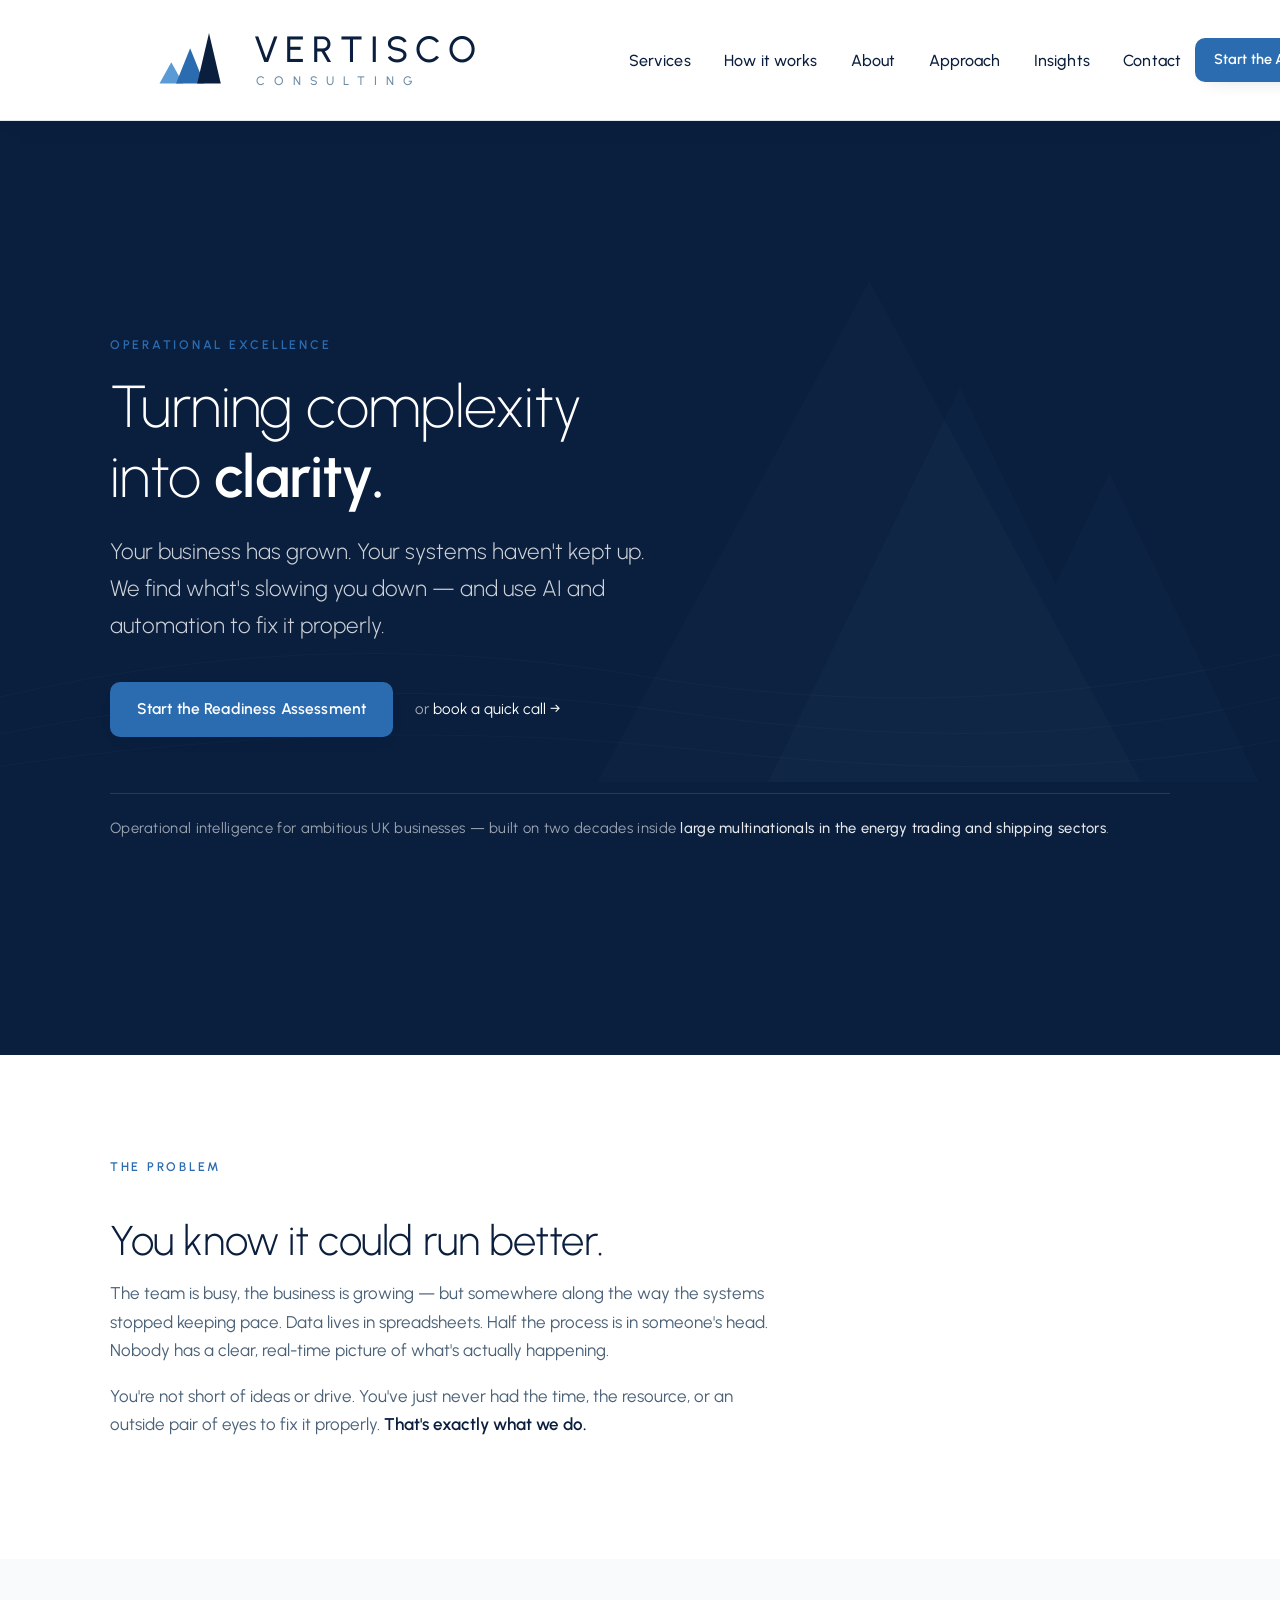
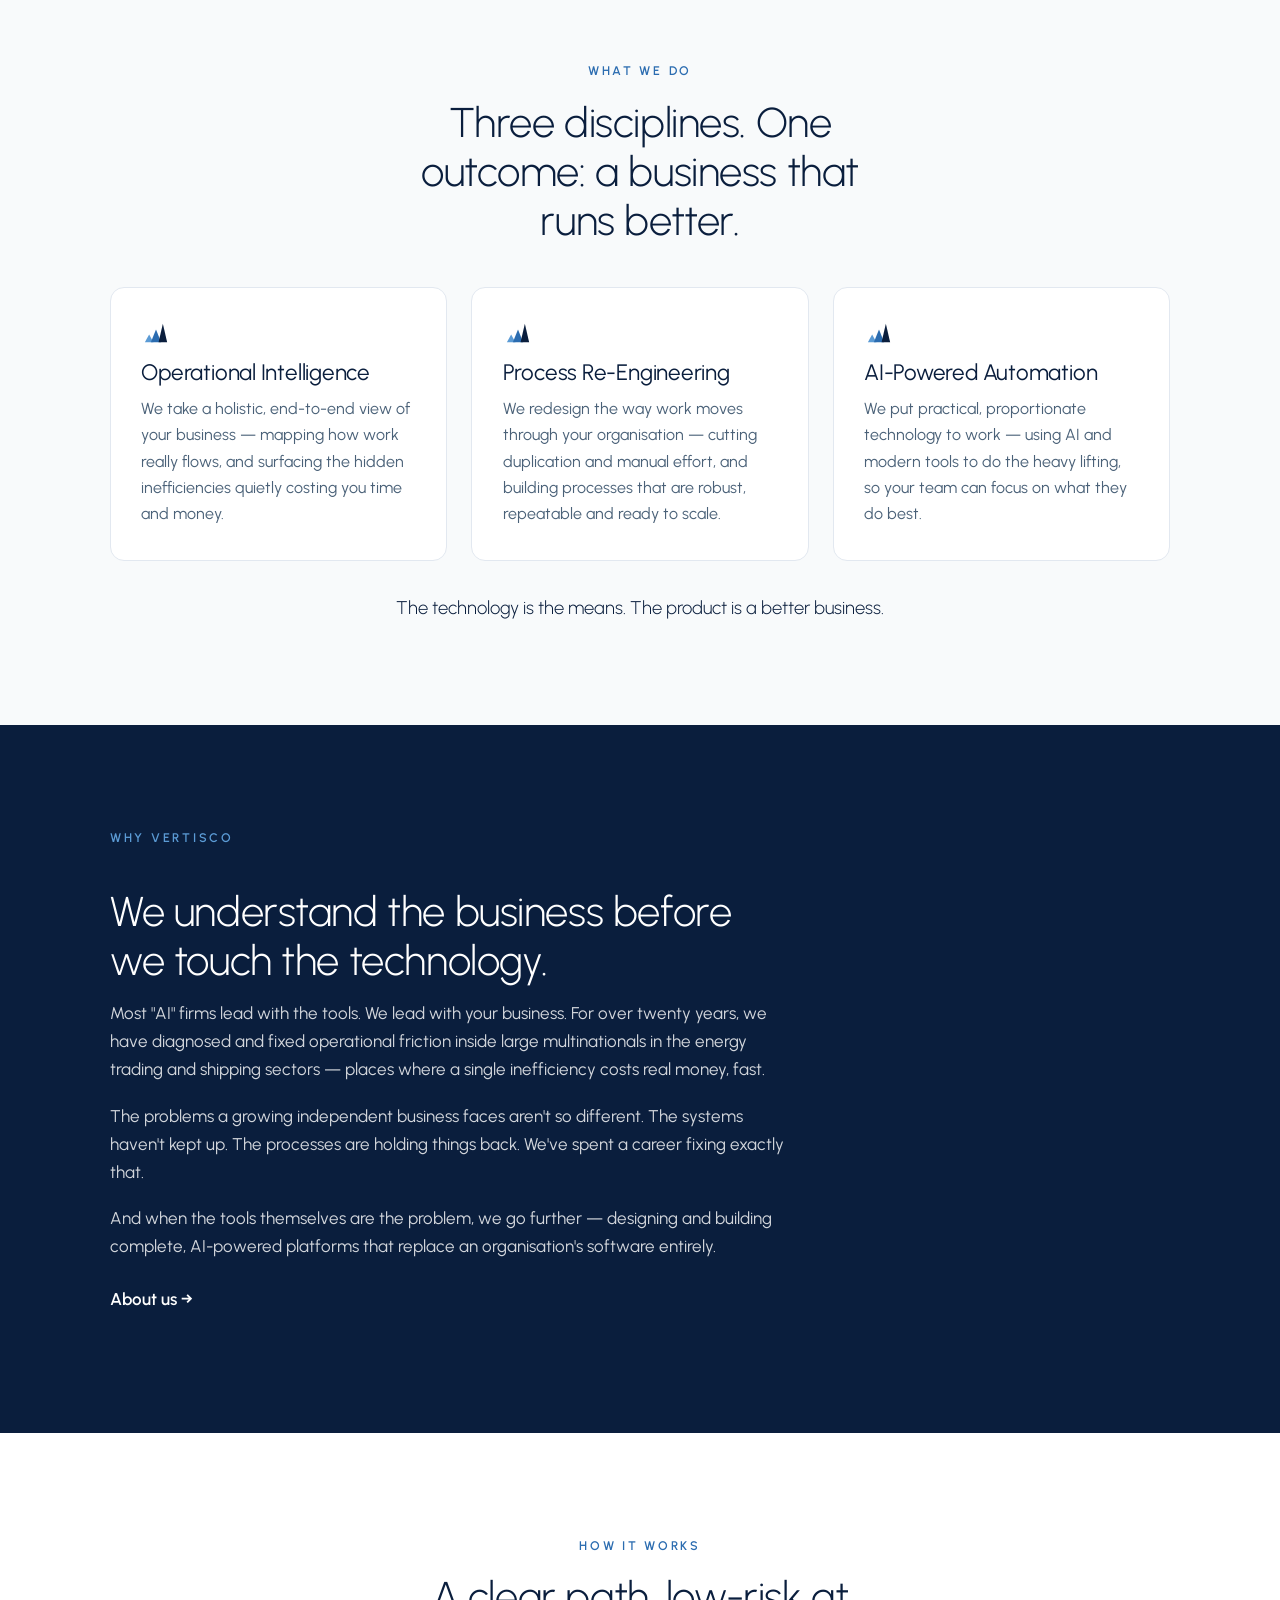
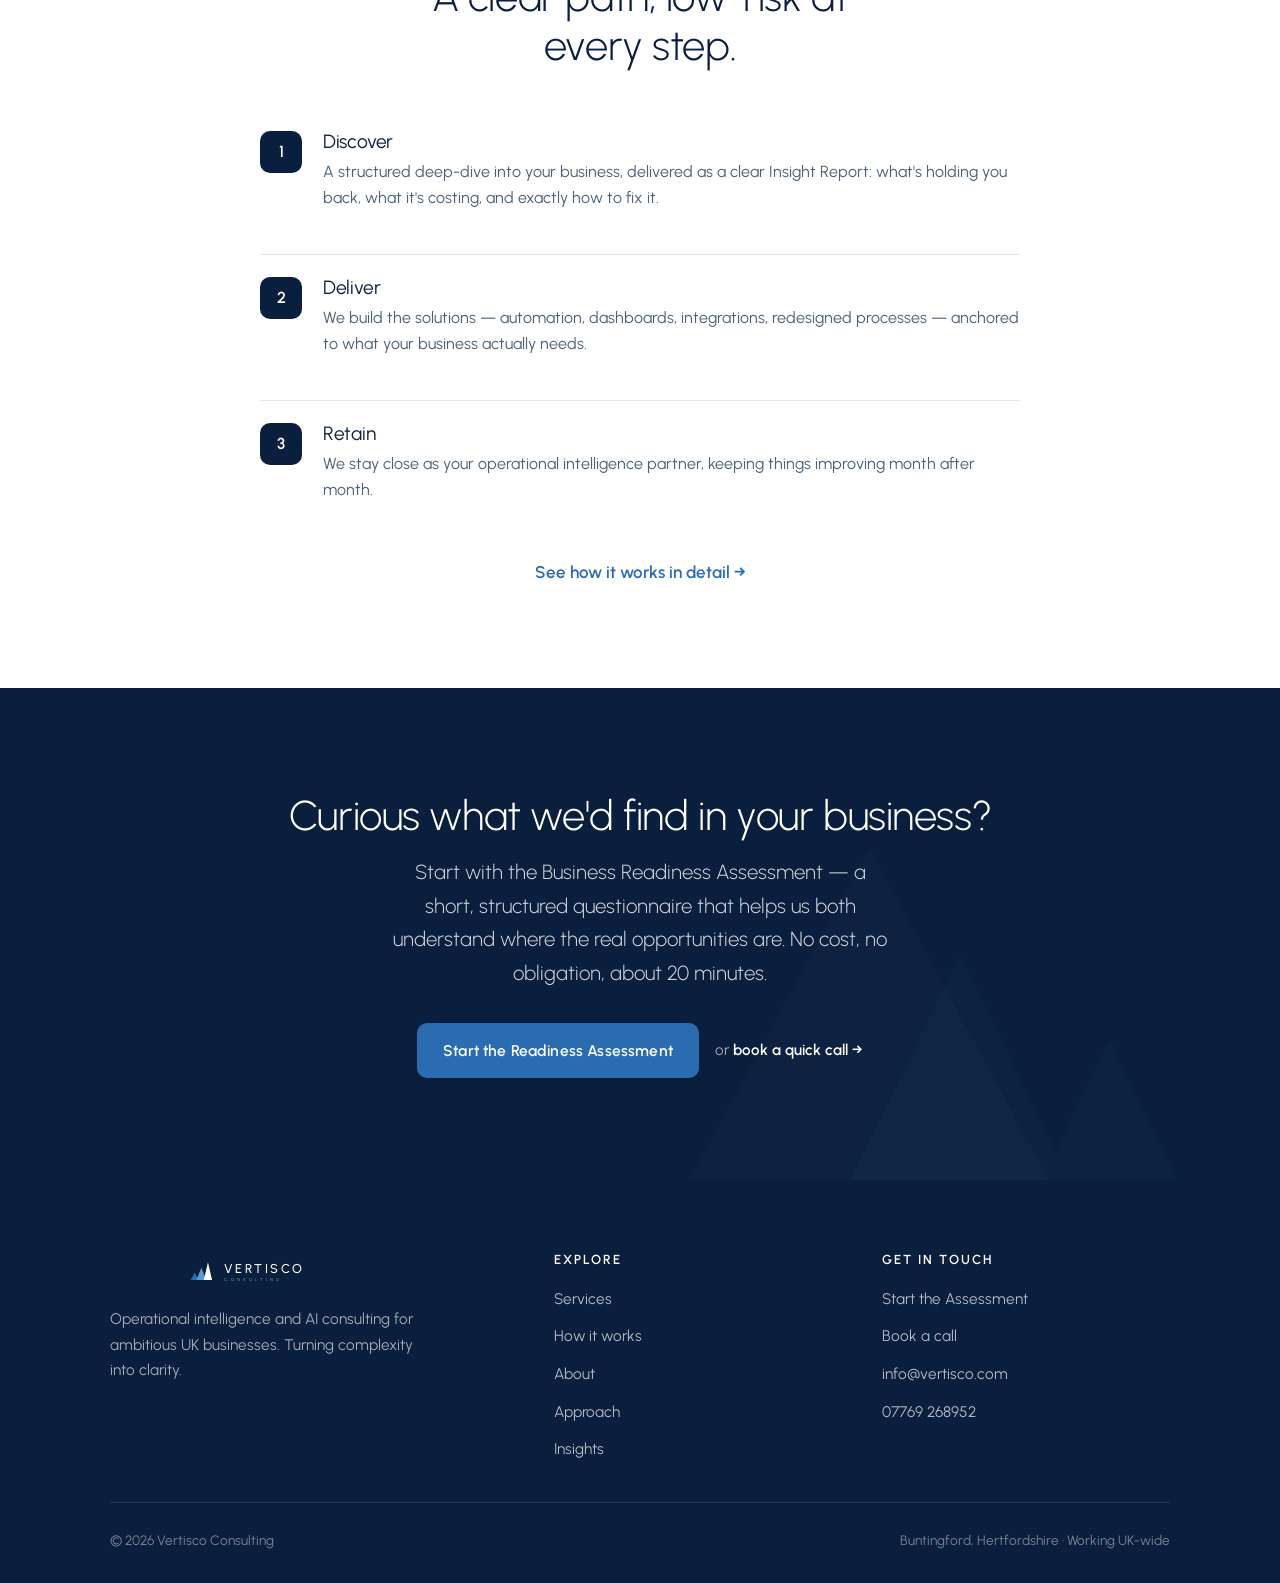
==== index.html @ ed6aa81a "Add files via upload" ====
<!DOCTYPE html>
<html lang="en-GB">
<head>
<meta charset="utf-8">
<meta name="viewport" content="width=device-width, initial-scale=1">
<title>Vertisco | Operational Intelligence &amp; AI Consulting for SMEs</title>
<meta name="description" content="We help ambitious UK businesses turn complexity into clarity — finding what's slowing you down and fixing it with AI and automation. Start with a free readiness assessment.">
<link rel="canonical" href="https://vertisco.com/">
<meta name="robots" content="index,follow">

<!-- Open Graph / social -->
<meta property="og:type" content="website">
<meta property="og:site_name" content="Vertisco Consulting">
<meta property="og:title" content="Vertisco | Operational Intelligence &amp; AI Consulting for SMEs">
<meta property="og:description" content="Turning complexity into clarity. Operational intelligence and practical AI for ambitious UK businesses.">
<meta property="og:url" content="https://vertisco.com/">
<meta property="og:image" content="https://vertisco.com/og-image.png">
<meta property="og:image:width" content="1200">
<meta property="og:image:height" content="630">
<meta property="og:image:alt" content="Vertisco Consulting — turning complexity into clarity">
<meta name="twitter:card" content="summary_large_image">
<meta name="twitter:image" content="https://vertisco.com/og-image.png">

<link rel="icon" type="image/svg+xml" href="Vertisco_Ascent_Icon_Dark.svg">
<link rel="preconnect" href="https://fonts.googleapis.com">
<link rel="preconnect" href="https://fonts.gstatic.com" crossorigin>
<link href="https://fonts.googleapis.com/css2?family=Urbanist:wght@200;300;400;500;600&display=swap" rel="stylesheet">
<link rel="stylesheet" href="style.css">

<!-- Structured data: the practice + the person -->
<script type="application/ld+json">
{
  "@context":"https://schema.org",
  "@type":"ProfessionalService",
  "name":"Vertisco Consulting",
  "description":"Operational intelligence and AI consulting for small and medium-sized UK businesses.",
  "url":"https://vertisco.com/",
  "email":"info@vertisco.com",
  "telephone":"+44-7769-268952",
  "areaServed":"GB",
  "address":{"@type":"PostalAddress","addressLocality":"Buntingford","addressRegion":"Hertfordshire","addressCountry":"GB"},
  "slogan":"Turning complexity into clarity"
}
</script>

<!-- Google tag (gtag.js) -->
<script async src="https://www.googletagmanager.com/gtag/js?id=G-7DYDHD1P7Y"></script>
<script>window.dataLayer=window.dataLayer||[];function gtag(){dataLayer.push(arguments);}gtag('js',new Date());gtag('config','G-7DYDHD1P7Y');</script>
</head>
<body>
<a class="skip" href="#main">Skip to content</a>

<header class="site-header">
  <div class="wrap nav">
    <a class="brand" href="index.html" aria-label="Vertisco Consulting — home">
      <svg viewBox="0 20 360 56" width="300" height="40" xmlns="http://www.w3.org/2000/svg" role="img" aria-label="Vertisco Consulting">
        <g transform="translate(6,16)">
          <polygon points="6,52 16,34 26,52" fill="#5B9BD5"/>
          <polygon points="20,52 32,22 44,52" fill="#2B6CB0"/>
          <polygon points="38,52 48,9 58,52" fill="#0A1E3D"/>
        </g>
        <text x="92" y="50" font-family="Urbanist,sans-serif" font-size="31" font-weight="500" letter-spacing="6" fill="#0A1E3D">VERTISCO</text>
        <text x="94" y="69" font-family="Urbanist,sans-serif" font-size="10.5" font-weight="500" letter-spacing="7.5" fill="#6B8BA4">CONSULTING</text>
      </svg>
    </a>
    <nav class="nav-cta" aria-label="Primary">
      <ul class="nav-links" id="navlinks">
        <li><a href="services.html">Services</a></li>
        <li><a href="how-it-works.html">How it works</a></li>
        <li><a href="about.html">About</a></li>
        <li><a href="approach.html">Approach</a></li><li><a href="insights.html">Insights</a></li>
        <li><a href="contact.html">Contact</a></li>
      </ul>
      <a class="btn btn-primary btn-sm" href="start-here.html">Start the Assessment</a>
      <button class="nav-toggle" id="navToggle" aria-label="Open menu" aria-expanded="false" aria-controls="navlinks"><span></span><span></span><span></span></button>
    </nav>
  </div>
</header>

<main id="main">

  <!-- HERO -->
  <section class="hero">
    <svg class="hero-motif" viewBox="0 0 1200 620" preserveAspectRatio="xMaxYMax slice" aria-hidden="true" focusable="false">
      <g fill="#5B9BD5" opacity="0.07"><polygon points="720,620 900,250 1080,620"/><polygon points="900,620 1040,330 1180,620"/></g>
      <polygon points="560,620 815,150 1070,620" fill="#ffffff" opacity="0.03"/>
      <g fill="none" stroke="#5B9BD5" stroke-opacity="0.10" stroke-width="1">
        <path d="M0 540 Q 300 470 600 520 T 1200 500"/>
        <path d="M0 575 Q 320 510 640 555 T 1200 540"/>
        <path d="M0 605 Q 340 555 660 590 T 1200 580"/>
      </g>
    </svg>
    <div class="wrap">
      <span class="eyebrow">Operational Excellence</span>
      <h1>Turning complexity into <strong>clarity.</strong></h1>
      <p class="lede">Your business has grown. Your systems haven't kept up. We find what's slowing you down — and use AI and automation to fix it properly.</p>
      <div class="hero-cta">
        <a class="btn btn-primary" href="start-here.html">Start the Readiness Assessment</a>
        <span class="small">or <a href="contact.html">book a quick call →</a></span>
      </div>
      <p class="cred-strip">Operational intelligence for ambitious UK businesses — built on two decades inside <strong>large multinationals in the energy trading and shipping sectors</strong>.</p>
    </div>
  </section>

  <!-- PROBLEM -->
  <section>
    <div class="wrap">
      <div class="prose">
        <span class="eyebrow">The problem</span>
        <h2>You know it could run better.</h2>
        <p>The team is busy, the business is growing — but somewhere along the way the systems stopped keeping pace. Data lives in spreadsheets. Half the process is in someone's head. Nobody has a clear, real-time picture of what's actually happening.</p>
        <p>You're not short of ideas or drive. You've just never had the time, the resource, or an outside pair of eyes to fix it properly. <strong>That's exactly what we do.</strong></p>
      </div>
    </div>
  </section>

  <!-- THREE DISCIPLINES -->
  <section class="bg-light">
    <div class="wrap">
      <div class="center" style="max-width:46ch;margin:0 auto 2.6rem">
        <span class="eyebrow">What we do</span>
        <h2>Three disciplines. One outcome: a business that runs better.</h2>
      </div>
      <div class="grid grid-3">
        <div class="card">
          <svg class="peak" viewBox="0 0 64 56" aria-hidden="true"><polygon points="6,52 16,34 26,52" fill="#5B9BD5"/><polygon points="20,52 32,22 44,52" fill="#2B6CB0"/><polygon points="38,52 48,9 58,52" fill="#0A1E3D"/></svg>
          <h3>Operational Intelligence</h3>
          <p>We take a holistic, end-to-end view of your business — mapping how work really flows, and surfacing the hidden inefficiencies quietly costing you time and money.</p>
        </div>
        <div class="card">
          <svg class="peak" viewBox="0 0 64 56" aria-hidden="true"><polygon points="6,52 16,34 26,52" fill="#5B9BD5"/><polygon points="20,52 32,22 44,52" fill="#2B6CB0"/><polygon points="38,52 48,9 58,52" fill="#0A1E3D"/></svg>
          <h3>Process Re-Engineering</h3>
          <p>We redesign the way work moves through your organisation — cutting duplication and manual effort, and building processes that are robust, repeatable and ready to scale.</p>
        </div>
        <div class="card">
          <svg class="peak" viewBox="0 0 64 56" aria-hidden="true"><polygon points="6,52 16,34 26,52" fill="#5B9BD5"/><polygon points="20,52 32,22 44,52" fill="#2B6CB0"/><polygon points="38,52 48,9 58,52" fill="#0A1E3D"/></svg>
          <h3>AI-Powered Automation</h3>
          <p>We put practical, proportionate technology to work — using AI and modern tools to do the heavy lifting, so your team can focus on what they do best.</p>
        </div>
      </div>
      <p class="center" style="margin-top:2rem;font-size:1.15rem;color:var(--midnight);font-weight:300">The technology is the means. The product is a better business.</p>
    </div>
  </section>

  <!-- THE WEDGE -->
  <section class="bg-navy">
    <div class="wrap">
      <div class="prose">
        <span class="eyebrow">Why Vertisco</span>
        <h2>We understand the business before we touch the technology.</h2>
        <p>Most "AI" firms lead with the tools. We lead with your business. For over twenty years, we have diagnosed and fixed operational friction inside large multinationals in the energy trading and shipping sectors — places where a single inefficiency costs real money, fast.</p>
        <p>The problems a growing independent business faces aren't so different. The systems haven't kept up. The processes are holding things back. We've spent a career fixing exactly that.</p>
        <p>And when the tools themselves are the problem, we go further — designing and building complete, AI-powered platforms that replace an organisation's software entirely.</p>
        <p style="margin-top:1.5rem"><a class="text-link" href="about.html" style="color:#fff">About us</a></p>
      </div>
    </div>
  </section>

  <!-- HOW IT WORKS -->
  <section>
    <div class="wrap">
      <div class="center" style="max-width:42ch;margin:0 auto 2.4rem">
        <span class="eyebrow">How it works</span>
        <h2>A clear path, low-risk at every step.</h2>
      </div>
      <div class="steps" style="max-width:760px;margin:0 auto">
        <div class="step"><div class="badge">1</div><div><h3>Discover</h3><p>A structured deep-dive into your business, delivered as a clear Insight Report: what's holding you back, what it's costing, and exactly how to fix it.</p></div></div>
        <div class="step"><div class="badge">2</div><div><h3>Deliver</h3><p>We build the solutions — automation, dashboards, integrations, redesigned processes — anchored to what your business actually needs.</p></div></div>
        <div class="step"><div class="badge">3</div><div><h3>Retain</h3><p>We stay close as your operational intelligence partner, keeping things improving month after month.</p></div></div>
      </div>
      <p class="center" style="margin-top:2rem"><a class="text-link" href="how-it-works.html">See how it works in detail</a></p>
    </div>
  </section>

  <!-- CTA -->
  <section class="cta-band">
    <svg class="hero-motif" viewBox="0 0 1200 620" preserveAspectRatio="xMaxYMax slice" aria-hidden="true" focusable="false">
      <g fill="#5B9BD5" opacity="0.07"><polygon points="720,620 900,250 1080,620"/><polygon points="900,620 1040,330 1180,620"/></g>
      <polygon points="560,620 815,150 1070,620" fill="#ffffff" opacity="0.03"/>
    </svg>
    <div class="wrap">
      <h2>Curious what we'd find in your business?</h2>
      <p class="lede">Start with the Business Readiness Assessment — a short, structured questionnaire that helps us both understand where the real opportunities are. No cost, no obligation, about 20 minutes.</p>
      <div class="cta-actions">
        <a class="btn btn-primary" href="start-here.html">Start the Readiness Assessment</a>
        <span class="small">or <a href="contact.html">book a quick call →</a></span>
      </div>
    </div>
  </section>

</main>

<footer class="site-footer">
  <div class="wrap">
    <div class="footer-top">
      <div class="footer-brand">
        <svg viewBox="0 0 360 92" width="300" height="38" xmlns="http://www.w3.org/2000/svg" role="img" aria-label="Vertisco Consulting">
          <g transform="translate(6,16)">
            <polygon points="6,52 16,34 26,52" fill="#2B6CB0"/>
            <polygon points="20,52 32,22 44,52" fill="#5B9BD5"/>
            <polygon points="38,52 48,9 58,52" fill="#FFFFFF"/>
          </g>
          <text x="92" y="50" font-family="Urbanist,sans-serif" font-size="31" font-weight="500" letter-spacing="6" fill="#FFFFFF">VERTISCO</text>
          <text x="94" y="69" font-family="Urbanist,sans-serif" font-size="10.5" font-weight="500" letter-spacing="7.5" fill="#5B9BD5">CONSULTING</text>
        </svg>
        <p>Operational intelligence and AI consulting for ambitious UK businesses. Turning complexity into clarity.</p>
      </div>
      <div class="footer-col">
        <h4>Explore</h4>
        <ul>
          <li><a href="services.html">Services</a></li>
          <li><a href="how-it-works.html">How it works</a></li>
          <li><a href="about.html">About</a></li>
          <li><a href="approach.html">Approach</a></li><li><a href="insights.html">Insights</a></li>
        </ul>
      </div>
      <div class="footer-col">
        <h4>Get in touch</h4>
        <ul>
          <li><a href="start-here.html">Start the Assessment</a></li>
          <li><a href="contact.html">Book a call</a></li>
          <li><a href="mailto:info@vertisco.com">info@vertisco.com</a></li>
          <li><a href="tel:+447769268952">07769 268952</a></li>
        </ul>
      </div>
    </div>
    <div class="footer-bottom">
      <span>© 2026 Vertisco Consulting</span>
      <span>Buntingford, Hertfordshire · Working UK-wide</span>
    </div>
  </div>
</footer>

<script>
  (function(){
    var t=document.getElementById('navToggle'),n=document.getElementById('navlinks');
    if(t&&n){t.addEventListener('click',function(){var o=n.classList.toggle('open');t.setAttribute('aria-expanded',o);t.setAttribute('aria-label',o?'Close menu':'Open menu');});}
  })();
</script>
</body>
</html>
---- style.css ----
/* ============================================================
   VERTISCO CONSULTING — Website stylesheet
   Brand: Urbanist · Midnight #0A1E3D · Vertisco Blue #2B6CB0
   ============================================================ */

:root{
  --midnight:#0A1E3D;
  --vertisco:#2B6CB0;
  --signal:#5B9BD5;
  --slate:#6B8BA4;
  --divider:#E2E8F0;
  --bg:#F8FAFB;
  --body:#4A6178;
  --white:#FFFFFF;
  --ink:#0A1E3D;
  --maxw:1140px;
  --radius:14px;
  --shadow:0 18px 50px -24px rgba(10,30,61,.28);
  --shadow-sm:0 6px 22px -14px rgba(10,30,61,.30);
  --ease:cubic-bezier(.16,.84,.44,1);
}

/* ---------- Reset ---------- */
*,*::before,*::after{box-sizing:border-box;margin:0;padding:0}
html{scroll-behavior:smooth;-webkit-text-size-adjust:100%}
body{
  font-family:'Urbanist',-apple-system,BlinkMacSystemFont,'Segoe UI',sans-serif;
  font-weight:400;color:var(--body);background:var(--white);
  line-height:1.65;font-size:1.0625rem;-webkit-font-smoothing:antialiased;
  text-rendering:optimizeLegibility;
}
img,svg{max-width:100%;display:block}
a{color:var(--vertisco);text-decoration:none;transition:color .2s var(--ease)}
a:hover{color:var(--midnight)}
strong{font-weight:600;color:var(--midnight)}

/* ---------- Typography ---------- */
h1,h2,h3,h4{color:var(--midnight);font-weight:300;line-height:1.18;letter-spacing:-.01em}
h1{font-size:clamp(2.3rem,5.2vw,3.7rem);font-weight:200}
h2{font-size:clamp(1.8rem,3.6vw,2.6rem)}
h3{font-size:1.4rem;font-weight:400}
h1 strong,h2 strong,h3 strong{font-weight:600;color:inherit}
.eyebrow{
  font-size:.78rem;font-weight:600;letter-spacing:.22em;text-transform:uppercase;
  color:var(--vertisco);margin-bottom:1rem;display:block;
}
.lede{font-size:clamp(1.12rem,1.6vw,1.35rem);color:var(--body);font-weight:300;max-width:42ch}
.center{text-align:center}
.center .lede{margin-left:auto;margin-right:auto}

/* ---------- Layout ---------- */
.wrap{max-width:var(--maxw);margin:0 auto;padding:0 clamp(1.25rem,4vw,2.5rem)}
section{padding:clamp(3.5rem,8vw,6.5rem) 0}
.section-tight{padding:clamp(2.5rem,5vw,4rem) 0}
.bg-light{background:var(--bg)}
.bg-navy{background:var(--midnight);color:rgba(255,255,255,.82)}
.bg-navy h1,.bg-navy h2,.bg-navy h3{color:#fff}
.bg-navy .eyebrow{color:var(--signal)}
.bg-navy .lede{color:rgba(255,255,255,.78)}
.accent-rule{width:64px;height:3px;background:var(--vertisco);border:0;margin:1.5rem 0 0}
.center .accent-rule{margin-left:auto;margin-right:auto}

/* ---------- Header / Nav ---------- */
.site-header{
  position:sticky;top:0;z-index:50;background:rgba(255,255,255,.96);
  backdrop-filter:saturate(180%) blur(14px);border-bottom:1px solid var(--divider);
  box-shadow:0 6px 24px -20px rgba(10,30,61,.55);
}
.nav{display:flex;align-items:center;justify-content:space-between;height:120px;gap:1.5rem}
.brand{display:flex;align-items:center;gap:.7rem;flex-shrink:0}
.brand svg{height:66px;width:auto}
.nav-links{display:flex;align-items:center;gap:2.1rem;list-style:none}
.nav-links a{
  color:var(--midnight);font-weight:500;font-size:1rem;letter-spacing:.005em;
  position:relative;padding:.25rem 0;
}
.nav-links a::after{
  content:"";position:absolute;left:0;bottom:-2px;width:0;height:2px;
  background:var(--vertisco);transition:width .25s var(--ease);
}
.nav-links a:hover::after,.nav-links a[aria-current="page"]::after{width:100%}
.nav-links a[aria-current="page"]{color:var(--vertisco)}
.nav-cta{display:flex;align-items:center;gap:.9rem;flex-shrink:0}
.nav-toggle{display:none;background:none;border:0;cursor:pointer;padding:.4rem}
.nav-toggle span{display:block;width:24px;height:2px;background:var(--midnight);margin:5px 0;transition:.25s var(--ease)}

/* ---------- Buttons ---------- */
.btn{
  display:inline-flex;align-items:center;gap:.5rem;cursor:pointer;
  font-family:inherit;font-weight:600;font-size:.97rem;letter-spacing:.01em;
  padding:.85rem 1.6rem;border-radius:10px;border:1.5px solid transparent;
  transition:transform .2s var(--ease),background .2s var(--ease),box-shadow .2s var(--ease),color .2s var(--ease);
}
.btn-primary{background:var(--vertisco);color:#fff;box-shadow:var(--shadow-sm)}
.btn-primary:hover{background:#255e9b;color:#fff;transform:translateY(-2px)}
.btn-ghost{background:transparent;color:var(--midnight);border-color:var(--divider)}
.btn-ghost:hover{border-color:var(--vertisco);color:var(--vertisco)}
.bg-navy .btn-ghost{color:#fff;border-color:rgba(255,255,255,.32)}
.bg-navy .btn-ghost:hover{border-color:#fff;color:#fff;background:rgba(255,255,255,.06)}
.btn-sm{padding:.6rem 1.1rem;font-size:.9rem}
.text-link{font-weight:600}
.text-link::after{content:" \2192";transition:margin .2s var(--ease)}
.text-link:hover::after{margin-left:.2rem}

/* ---------- Hero ---------- */
.hero{position:relative;overflow:hidden;background:var(--midnight);color:#fff}
.hero .wrap{position:relative;z-index:2;padding-top:clamp(4rem,9vw,7rem);padding-bottom:clamp(4rem,9vw,7rem)}
.hero h1{color:#fff;max-width:16ch}
.hero .lede{color:rgba(255,255,255,.8);margin-top:1.4rem;font-size:clamp(1.15rem,1.8vw,1.4rem)}
.hero-cta{display:flex;flex-wrap:wrap;align-items:center;gap:1rem 1.4rem;margin-top:2.3rem}
.hero-cta .small{color:rgba(255,255,255,.62);font-size:.95rem}
.hero-cta .small a{color:#fff}
.hero-motif{
  position:absolute;inset:0;z-index:1;opacity:.5;pointer-events:none;
}
.cred-strip{
  border-top:1px solid rgba(255,255,255,.12);margin-top:clamp(2.5rem,5vw,3.5rem);
  padding-top:1.4rem;color:rgba(255,255,255,.6);font-size:.92rem;letter-spacing:.02em;
}
.cred-strip strong{color:rgba(255,255,255,.9);font-weight:500}

/* ---------- Page header (interior) ---------- */
.page-head{background:var(--midnight);color:#fff;position:relative;overflow:hidden}
.page-head .wrap{position:relative;z-index:2;padding-top:clamp(3rem,6vw,4.5rem);padding-bottom:clamp(3rem,6vw,4.5rem)}
.page-head h1{color:#fff;max-width:18ch}
.page-head .lede{color:rgba(255,255,255,.8);margin-top:1.1rem}

/* ---------- Cards / grids ---------- */
.grid{display:grid;gap:1.5rem}
.grid-2{grid-template-columns:repeat(2,1fr)}
.grid-3{grid-template-columns:repeat(3,1fr)}
.card{
  background:#fff;border:1px solid var(--divider);border-radius:var(--radius);
  padding:2rem 1.9rem;transition:transform .25s var(--ease),box-shadow .25s var(--ease),border-color .25s var(--ease);
}
.card:hover{transform:translateY(-4px);box-shadow:var(--shadow);border-color:#cfe0f1}
.card .num{font-size:.8rem;font-weight:700;letter-spacing:.18em;color:var(--signal)}
.card h3{margin:.35rem 0 .6rem}
.card p{font-size:1rem}
.card .peak{width:30px;height:24px;margin-bottom:1rem}
.bg-light .card{background:#fff}

/* value grid */
.values{display:grid;grid-template-columns:repeat(3,1fr);gap:1.4rem 2.2rem}
.value h4{color:var(--vertisco);font-weight:600;font-size:1.05rem;letter-spacing:.02em;margin-bottom:.35rem}
.value p{font-size:.98rem}

/* steps */
.steps{display:grid;gap:1.25rem;counter-reset:step}
.step{display:flex;gap:1.3rem;align-items:flex-start;padding:1.4rem 0;border-top:1px solid var(--divider)}
.step:first-child{border-top:0}
.step .badge{
  flex-shrink:0;width:42px;height:42px;border-radius:10px;background:var(--midnight);color:#fff;
  display:flex;align-items:center;justify-content:center;font-weight:600;font-size:1rem;
}
.step h3{font-size:1.2rem;margin-bottom:.3rem}
.step p{font-size:1rem}

/* feature row */
.feature{display:grid;grid-template-columns:1fr 1fr;gap:clamp(2rem,5vw,4rem);align-items:center}
.feature.reverse .feature-media{order:2}
.feature-media{
  background:var(--midnight);border-radius:var(--radius);min-height:300px;position:relative;overflow:hidden;
  display:flex;align-items:center;justify-content:center;box-shadow:var(--shadow);
}
.tags{display:flex;flex-wrap:wrap;gap:.5rem;margin-top:1.1rem}
.tag{
  font-size:.82rem;font-weight:500;color:var(--vertisco);background:#eaf2fb;
  padding:.32rem .8rem;border-radius:50px;
}

/* quote */
.quote{max-width:46ch;margin:0 auto;text-align:center}
.quote blockquote{font-size:clamp(1.3rem,2.5vw,1.7rem);font-weight:200;color:var(--midnight);line-height:1.4}
.quote .who{margin-top:1rem;color:var(--slate);font-size:.95rem;font-weight:500}

/* CTA band */
.cta-band{background:var(--midnight);position:relative;overflow:hidden}
.cta-band .wrap{position:relative;z-index:2;text-align:center}
.cta-band h2{color:#fff}
.cta-band .lede{margin:1rem auto 2rem;color:rgba(255,255,255,.8)}
.cta-actions{display:flex;flex-wrap:wrap;gap:1rem;justify-content:center;align-items:center}
.cta-actions .small{color:rgba(255,255,255,.62);font-size:.95rem}
.cta-actions .small a{color:#fff;font-weight:600}

/* contact */
.contact-grid{display:grid;grid-template-columns:1.3fr 1fr;gap:clamp(2rem,5vw,3.5rem)}
.contact-list{list-style:none;display:grid;gap:1rem;margin-top:1.5rem}
.contact-list li{display:flex;gap:.8rem;align-items:baseline}
.contact-list .label{font-weight:600;color:var(--midnight);min-width:74px}

/* note box */
.note{
  background:var(--bg);border-left:3px solid var(--signal);border-radius:0 10px 10px 0;
  padding:1.3rem 1.5rem;font-size:.98rem;margin-top:1.5rem;
}

/* prose */
.prose{max-width:68ch}
.prose p{margin-bottom:1.15rem}
.prose h2{margin:2.4rem 0 .9rem}
.prose h3{margin:1.8rem 0 .5rem}

/* ---------- Footer ---------- */
.site-footer{background:var(--midnight);color:rgba(255,255,255,.62);padding:clamp(3rem,6vw,4.5rem) 0 2rem}
.footer-top{display:grid;grid-template-columns:1.4fr 1fr 1fr;gap:2.5rem;padding-bottom:2.5rem;border-bottom:1px solid rgba(255,255,255,.12)}
.footer-brand svg{height:38px;margin-bottom:1rem}
.footer-brand p{max-width:34ch;font-size:.96rem}
.footer-col h4{color:#fff;font-weight:600;font-size:.82rem;letter-spacing:.16em;text-transform:uppercase;margin-bottom:1rem}
.footer-col ul{list-style:none;display:grid;gap:.6rem}
.footer-col a{color:rgba(255,255,255,.68);font-size:.96rem}
.footer-col a:hover{color:#fff}
.footer-bottom{display:flex;flex-wrap:wrap;justify-content:space-between;gap:1rem;padding-top:1.6rem;font-size:.85rem;color:rgba(255,255,255,.45)}

/* skip link */
.skip{position:absolute;left:-9999px;top:0;background:#fff;color:var(--midnight);padding:.7rem 1rem;z-index:100;border-radius:0 0 8px 0}
.skip:focus{left:0}

/* ---------- Responsive ---------- */
@media (max-width:900px){
  .grid-3{grid-template-columns:1fr 1fr}
  .values{grid-template-columns:1fr 1fr}
  .footer-top{grid-template-columns:1fr 1fr}
}
@media (max-width:760px){
  .nav-links{
    position:fixed;inset:120px 0 auto 0;background:#fff;flex-direction:column;align-items:flex-start;
    gap:0;padding:1rem 1.5rem 1.5rem;border-bottom:1px solid var(--divider);
    transform:translateY(-120%);transition:transform .3s var(--ease);box-shadow:var(--shadow-sm);
  }
  .nav-links.open{transform:translateY(0)}
  .nav-links li{width:100%}
  .nav-links a{display:block;padding:.85rem 0;width:100%;border-bottom:1px solid var(--bg)}
  .nav-toggle{display:block}
  .nav-cta .btn:not(.nav-toggle){display:none}
  .grid-2,.grid-3,.feature,.values,.contact-grid,.footer-top{grid-template-columns:1fr}
  .feature.reverse .feature-media{order:0}
}
@media (max-width:420px){
  .values{grid-template-columns:1fr}
}

/* ============================================================
   READINESS ASSESSMENT — native multi-step form
   ============================================================ */
.assessment{max-width:720px;margin:0 auto;text-align:left}
.asm-progress{display:flex;align-items:center;gap:.9rem;margin-bottom:2.2rem}
.asm-progress .bar{flex:1;height:6px;background:var(--divider);border-radius:50px;overflow:hidden}
.asm-progress .bar span{display:block;height:100%;width:25%;background:var(--vertisco);border-radius:50px;transition:width .35s var(--ease)}
.asm-progress .count{font-size:.82rem;font-weight:600;letter-spacing:.04em;color:var(--slate);white-space:nowrap}
.asm-step{display:none}
.asm-step.active{display:block;animation:asmIn .3s var(--ease)}
@keyframes asmIn{from{opacity:0;transform:translateY(8px)}to{opacity:1;transform:none}}
.asm-step .eyebrow{margin-bottom:.5rem}
.asm-step h3{font-size:1.5rem;font-weight:400;margin-bottom:.4rem}
.asm-step .sub{color:var(--slate);margin-bottom:1.9rem;font-size:1rem}
.asm-field{margin-bottom:1.5rem}
.asm-field>label{display:block;font-weight:600;color:var(--midnight);margin-bottom:.45rem;font-size:1.02rem}
.asm-field .hint{font-size:.88rem;color:var(--slate);margin:-.15rem 0 .55rem}
.asm-field .req{color:var(--vertisco)}
.asm-field input[type=text],.asm-field input[type=email],.asm-field textarea,.asm-field select{
  width:100%;font-family:inherit;font-size:1rem;color:var(--midnight);background:#fff;box-sizing:border-box;
  border:1.5px solid var(--divider);border-radius:10px;padding:.8rem 1rem;transition:border-color .2s var(--ease),box-shadow .2s var(--ease)}
.asm-field textarea{min-height:108px;resize:vertical;line-height:1.5}
.asm-field input:focus,.asm-field textarea:focus,.asm-field select:focus{outline:none;border-color:var(--vertisco);box-shadow:0 0 0 4px rgba(43,108,176,.12)}
.asm-field.invalid input,.asm-field.invalid textarea,.asm-field.invalid select{border-color:#df2f4a}
.asm-row{display:grid;grid-template-columns:1fr 1fr;gap:1.2rem}
.asm-scale{display:flex;flex-wrap:wrap;gap:.5rem;margin-top:.1rem}
.asm-scale label{display:inline-flex;align-items:center;gap:.45rem;border:1.5px solid var(--divider);border-radius:50px;padding:.42rem .95rem;cursor:pointer;font-size:.9rem;color:var(--body);font-weight:400;margin:0;transition:border-color .15s var(--ease),background .15s var(--ease)}
.asm-scale input{accent-color:var(--vertisco);margin:0}
.asm-scale label:hover{border-color:#9cc0e6}
.asm-scale label:has(input:checked){border-color:var(--vertisco);background:#eaf2fb;color:var(--midnight);font-weight:500}
.asm-nav{display:flex;align-items:center;justify-content:space-between;gap:1rem;margin-top:2.2rem;padding-top:1.6rem;border-top:1px solid var(--divider)}
.asm-error{color:#df2f4a;font-size:.92rem;margin-top:1rem;display:none}
.asm-error.show{display:block}
.asm-privacy{font-size:.85rem;color:var(--slate);margin-top:1.4rem;text-align:center}
@media (max-width:600px){.asm-row{grid-template-columns:1fr}.asm-nav .btn{padding:.75rem 1.1rem}}
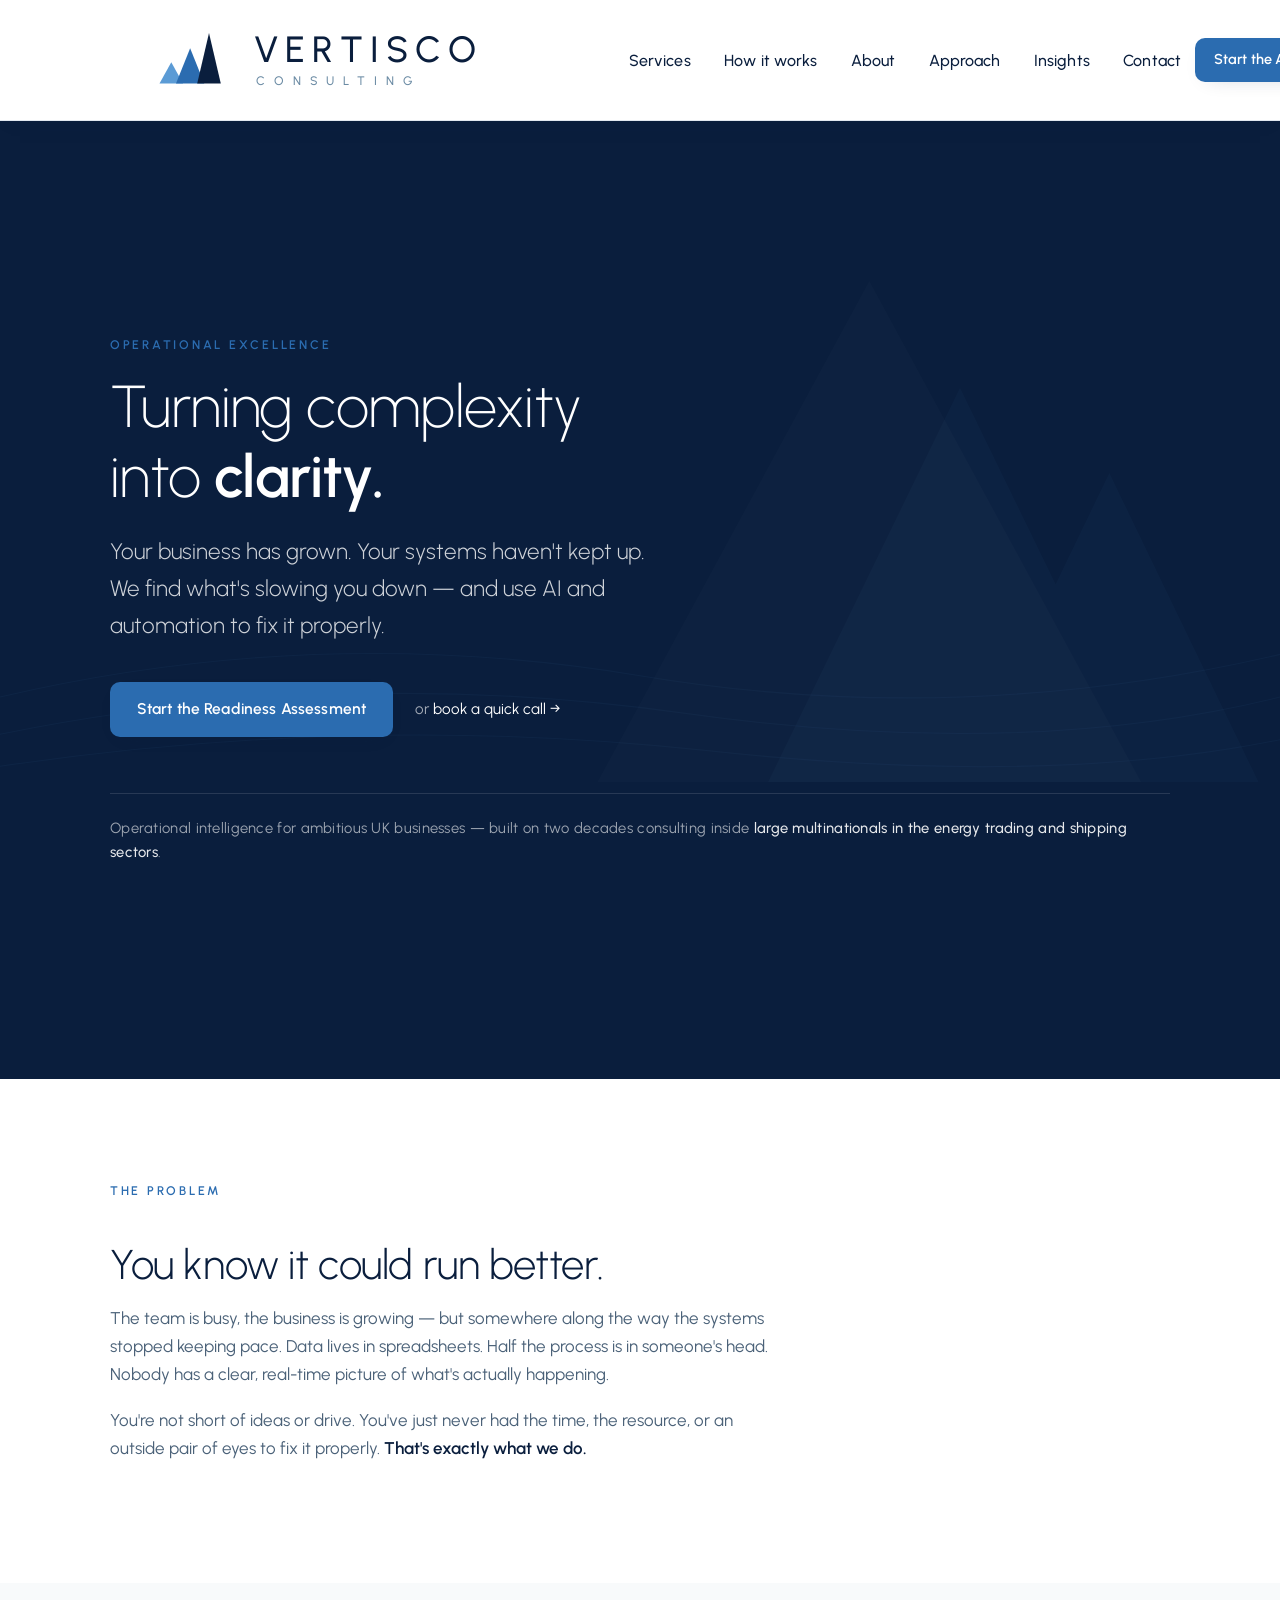
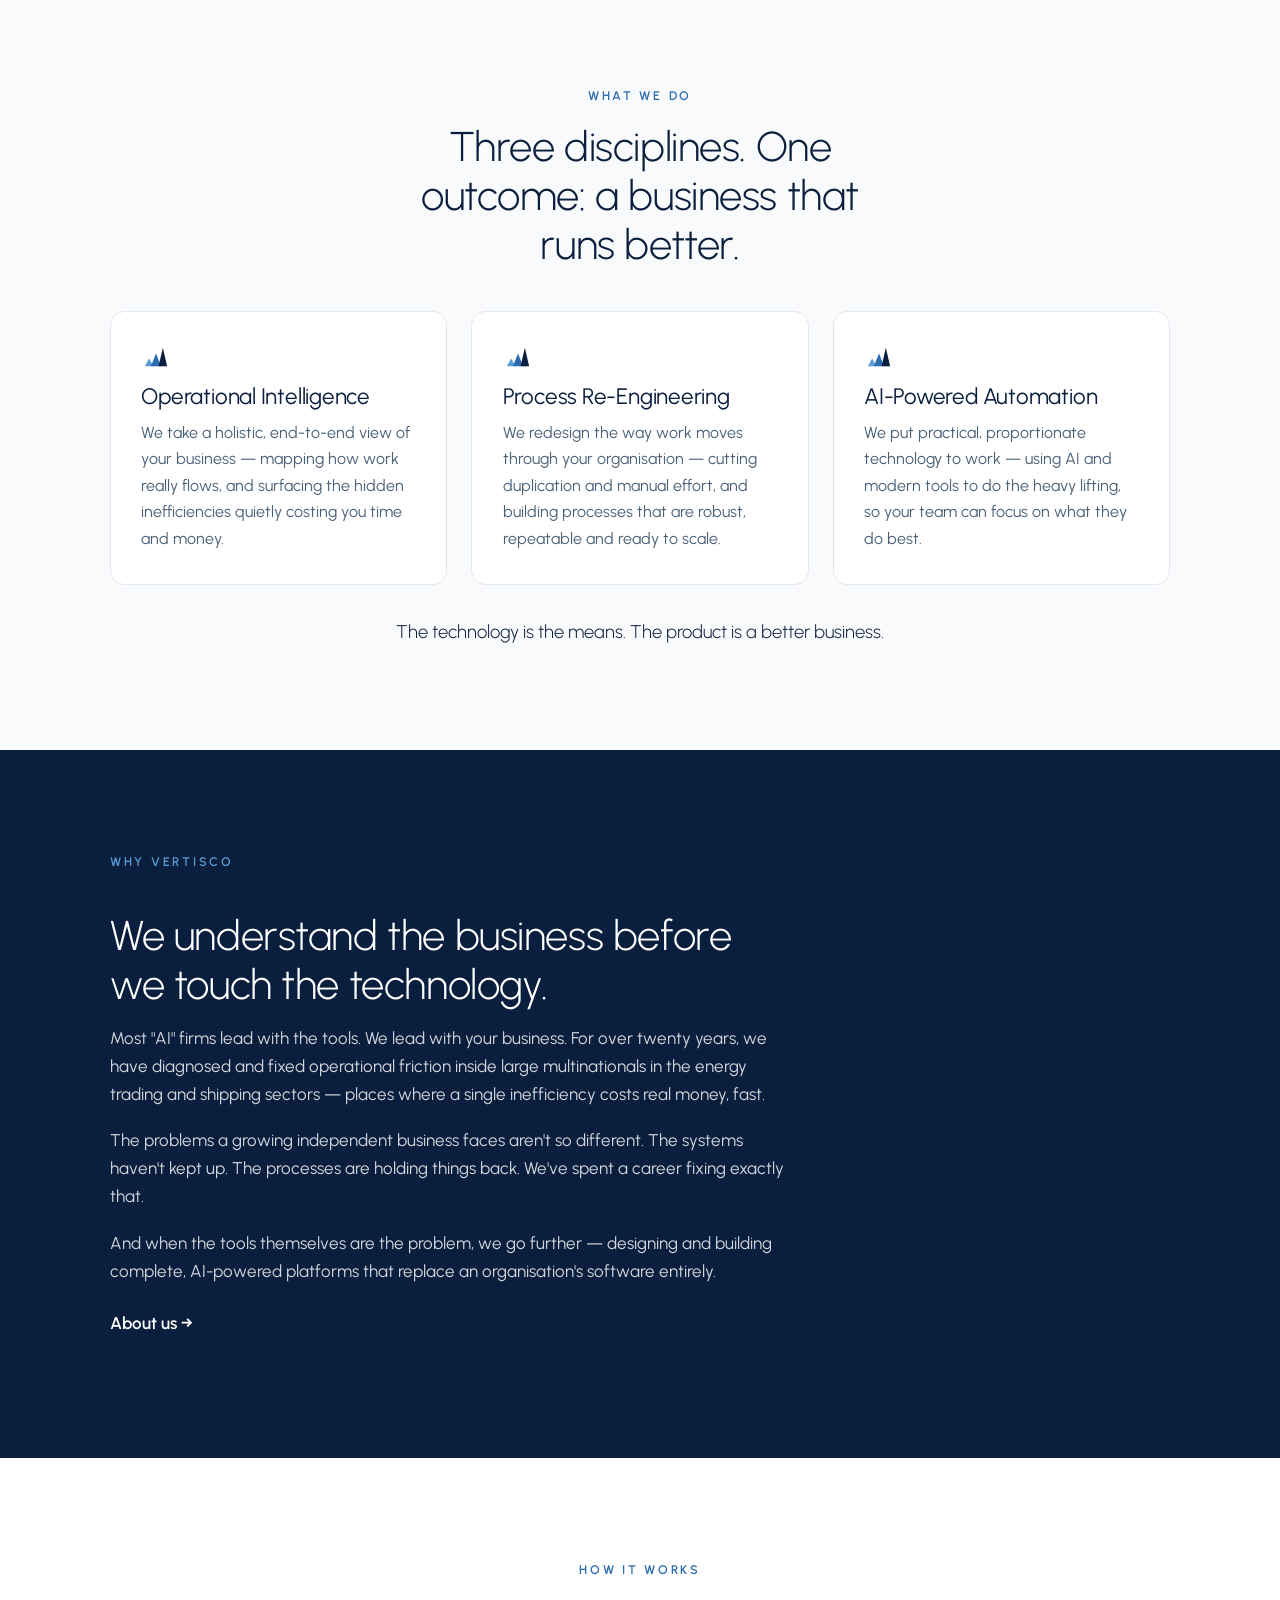
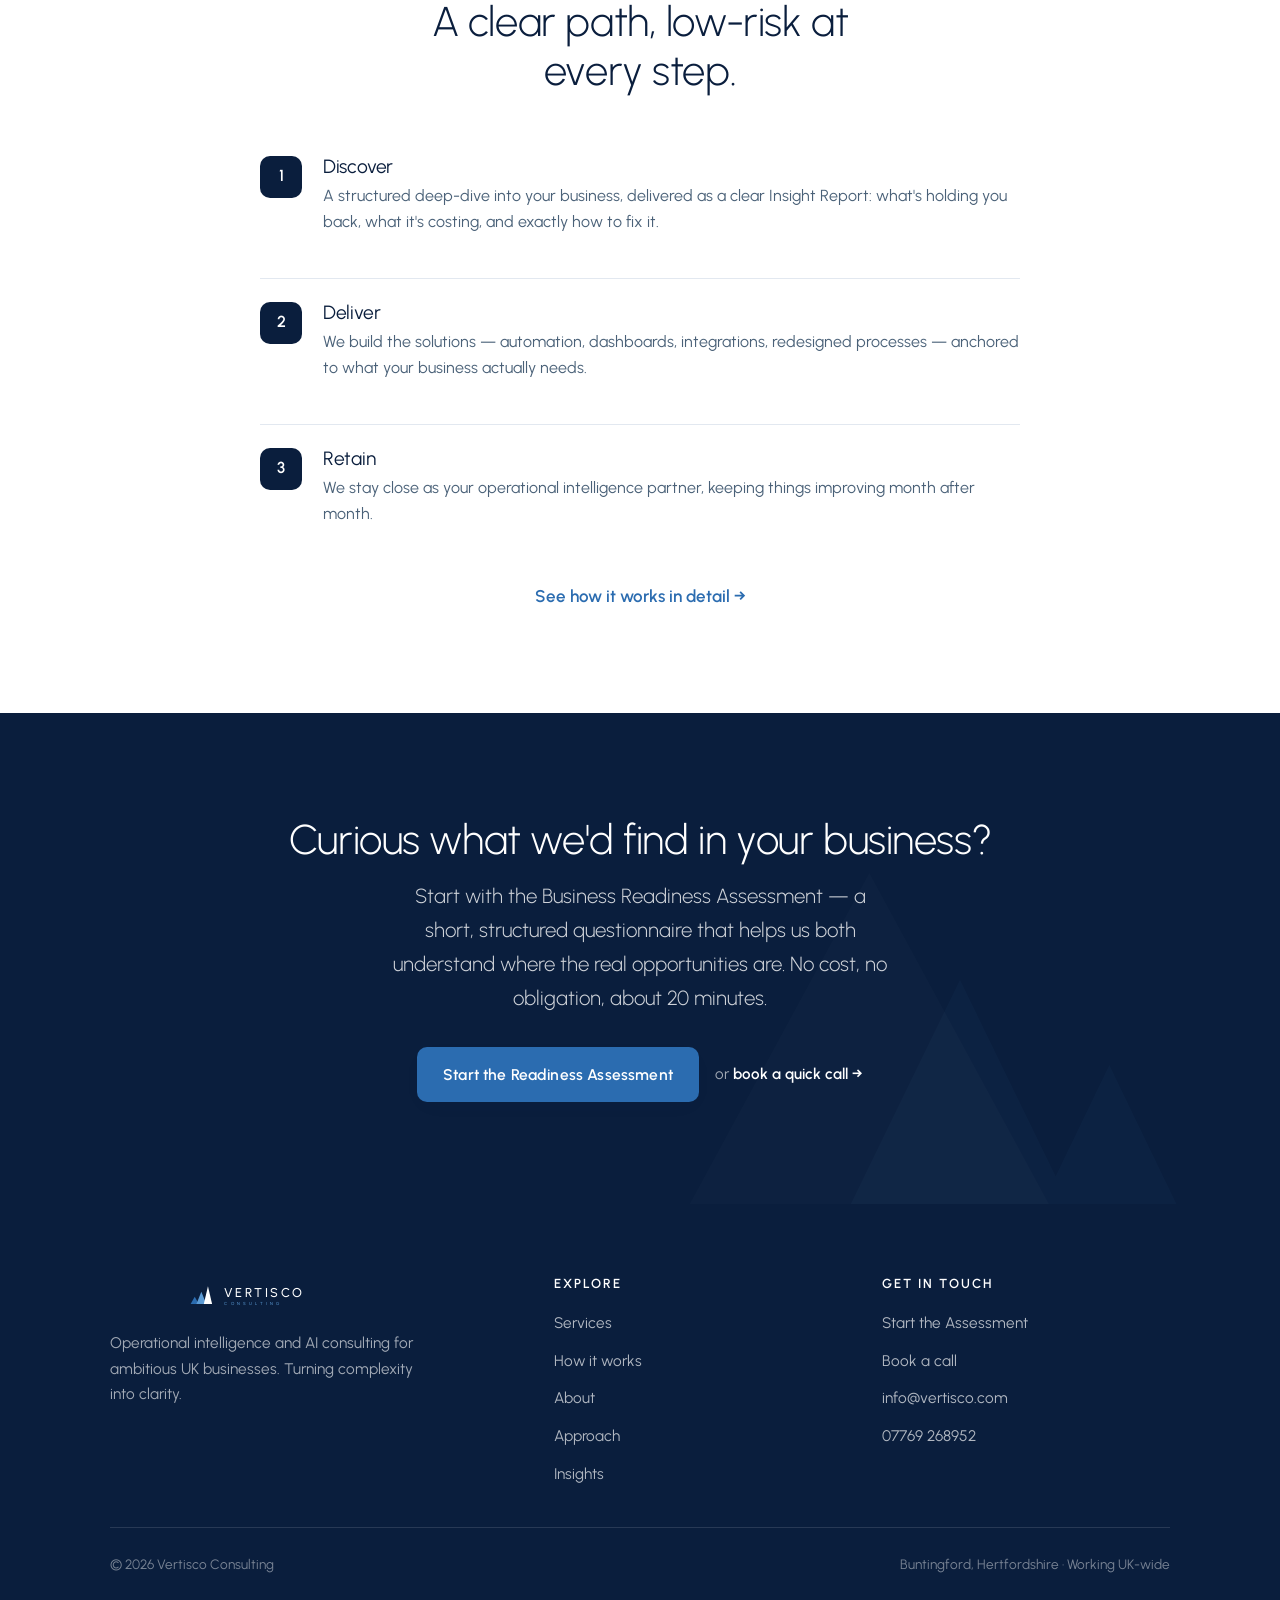
==== commit eac0df0c: "Homepage: reword credibility line (two decades consulting)" ====
--- a/index.html
+++ b/index.html
@@ -14,12 +14,9 @@
 <meta property="og:title" content="Vertisco | Operational Intelligence &amp; AI Consulting for SMEs">
 <meta property="og:description" content="Turning complexity into clarity. Operational intelligence and practical AI for ambitious UK businesses.">
 <meta property="og:url" content="https://vertisco.com/">
-<meta property="og:image" content="https://vertisco.com/og-image.png">
-<meta property="og:image:width" content="1200">
-<meta property="og:image:height" content="630">
-<meta property="og:image:alt" content="Vertisco Consulting — turning complexity into clarity">
-<meta name="twitter:card" content="summary_large_image">
-<meta name="twitter:image" content="https://vertisco.com/og-image.png">
+<!-- TODO: replace with a proper 1200x630 PNG share image -->
+<meta property="og:image" content="https://vertisco.com/Vertisco_Ascent_Icon_Dark.svg">
+<meta name="twitter:card" content="summary">
 
 <link rel="icon" type="image/svg+xml" href="Vertisco_Ascent_Icon_Dark.svg">
 <link rel="preconnect" href="https://fonts.googleapis.com">
@@ -98,7 +95,7 @@
         <a class="btn btn-primary" href="start-here.html">Start the Readiness Assessment</a>
         <span class="small">or <a href="contact.html">book a quick call →</a></span>
       </div>
-      <p class="cred-strip">Operational intelligence for ambitious UK businesses — built on two decades inside <strong>large multinationals in the energy trading and shipping sectors</strong>.</p>
+      <p class="cred-strip">Operational intelligence for ambitious UK businesses — built on two decades consulting inside <strong>large multinationals in the energy trading and shipping sectors</strong>.</p>
     </div>
   </section>
 
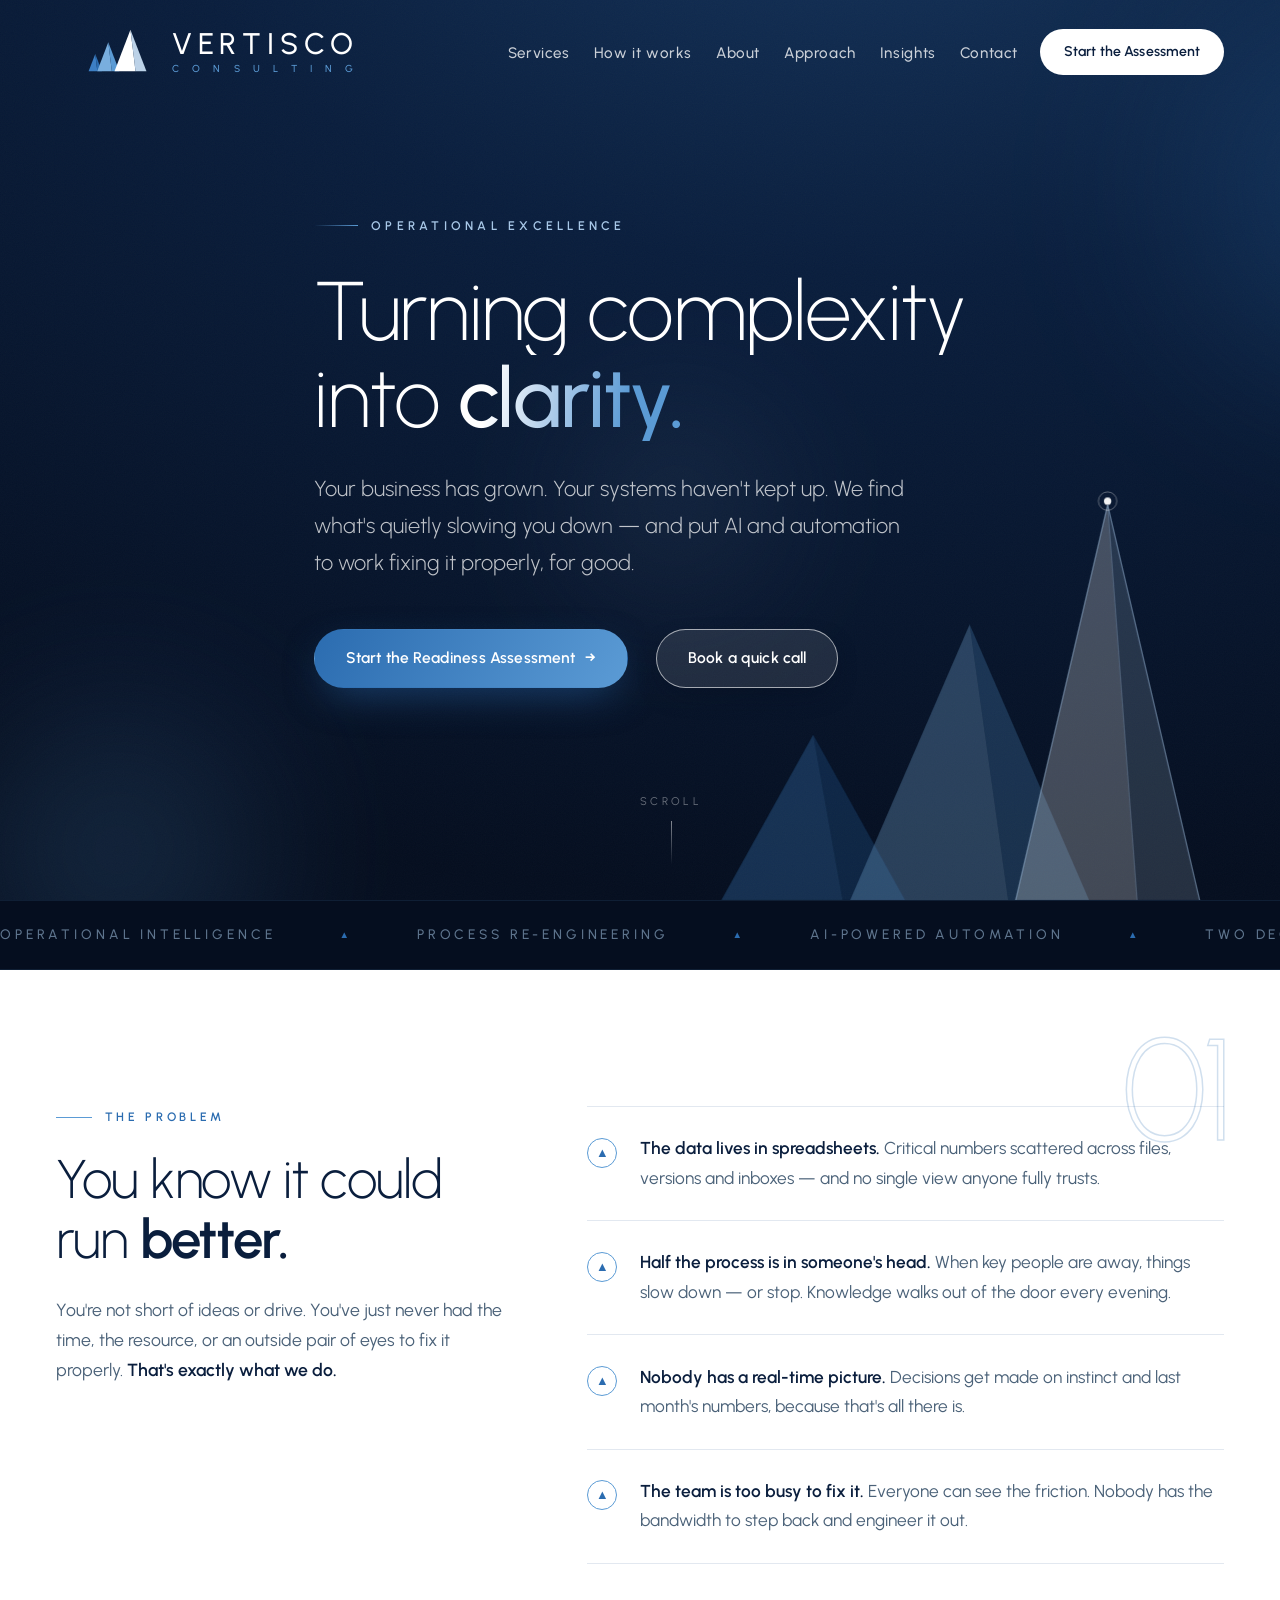
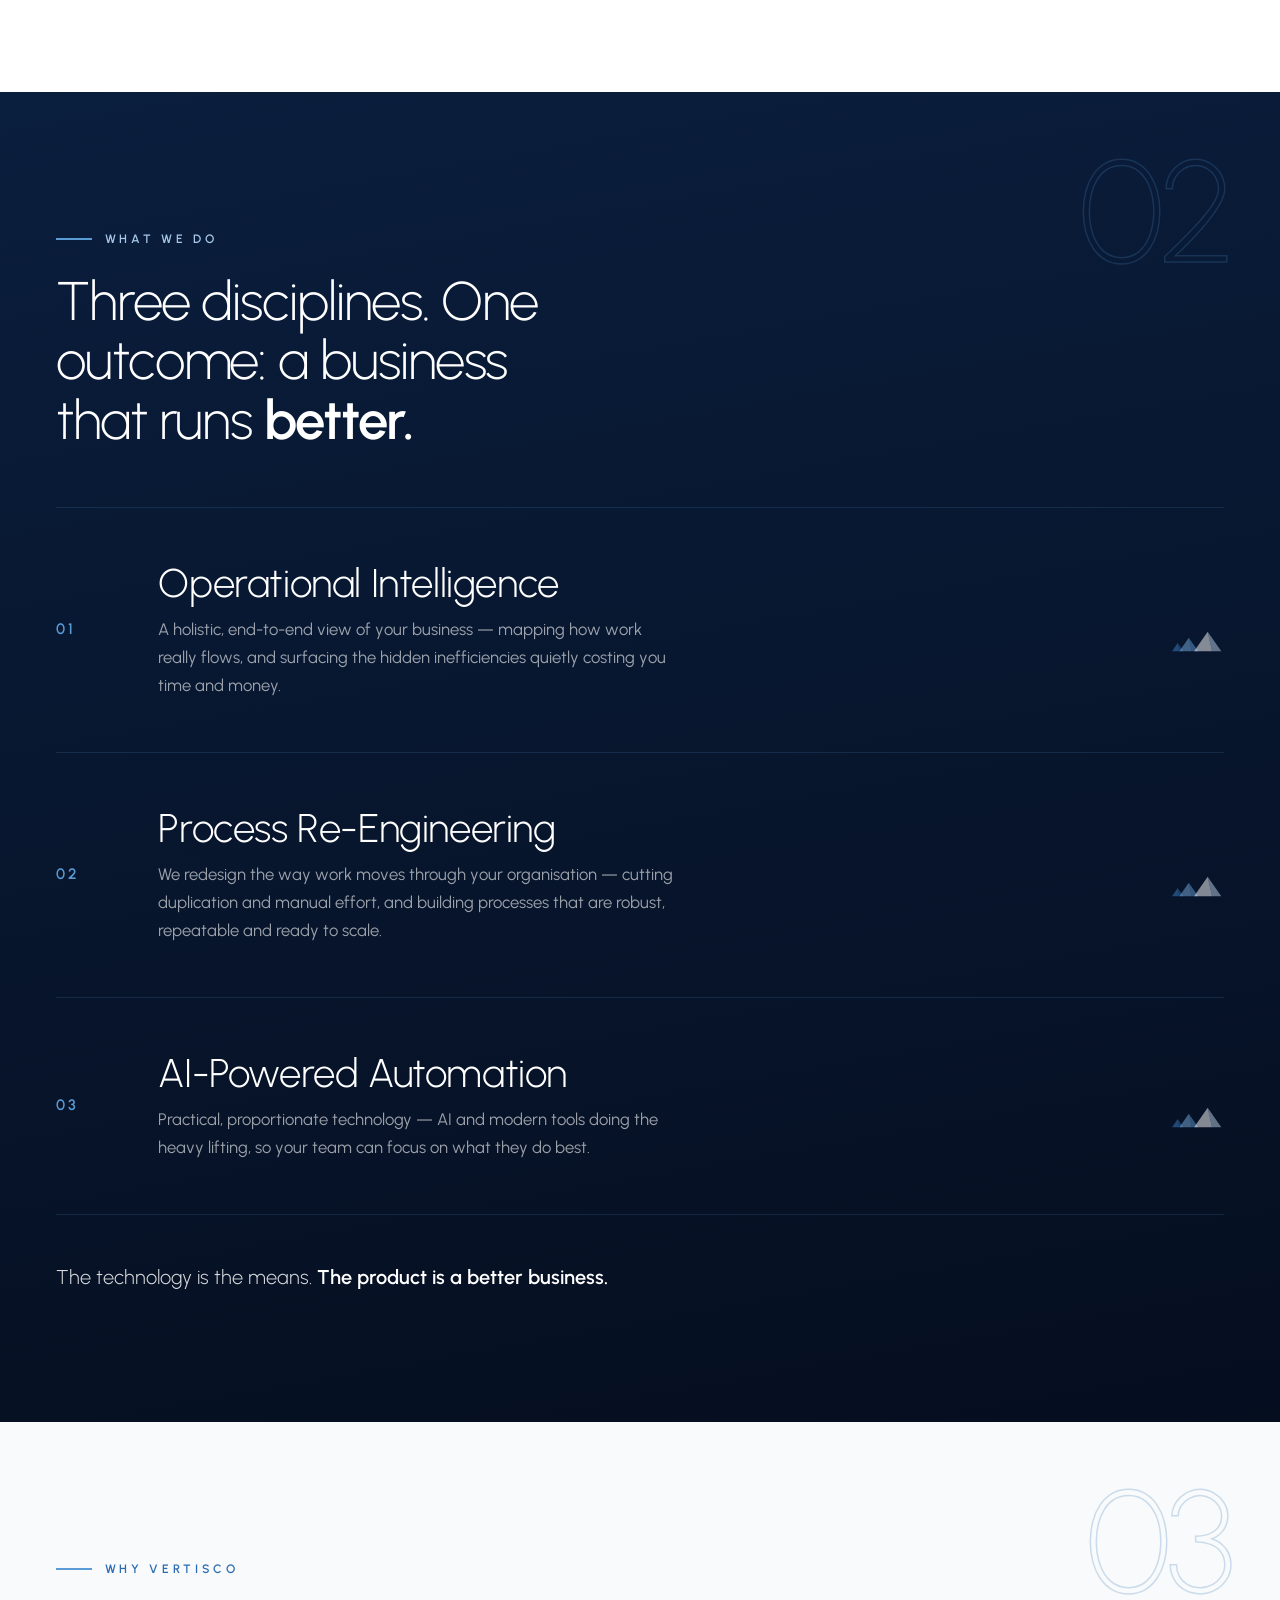
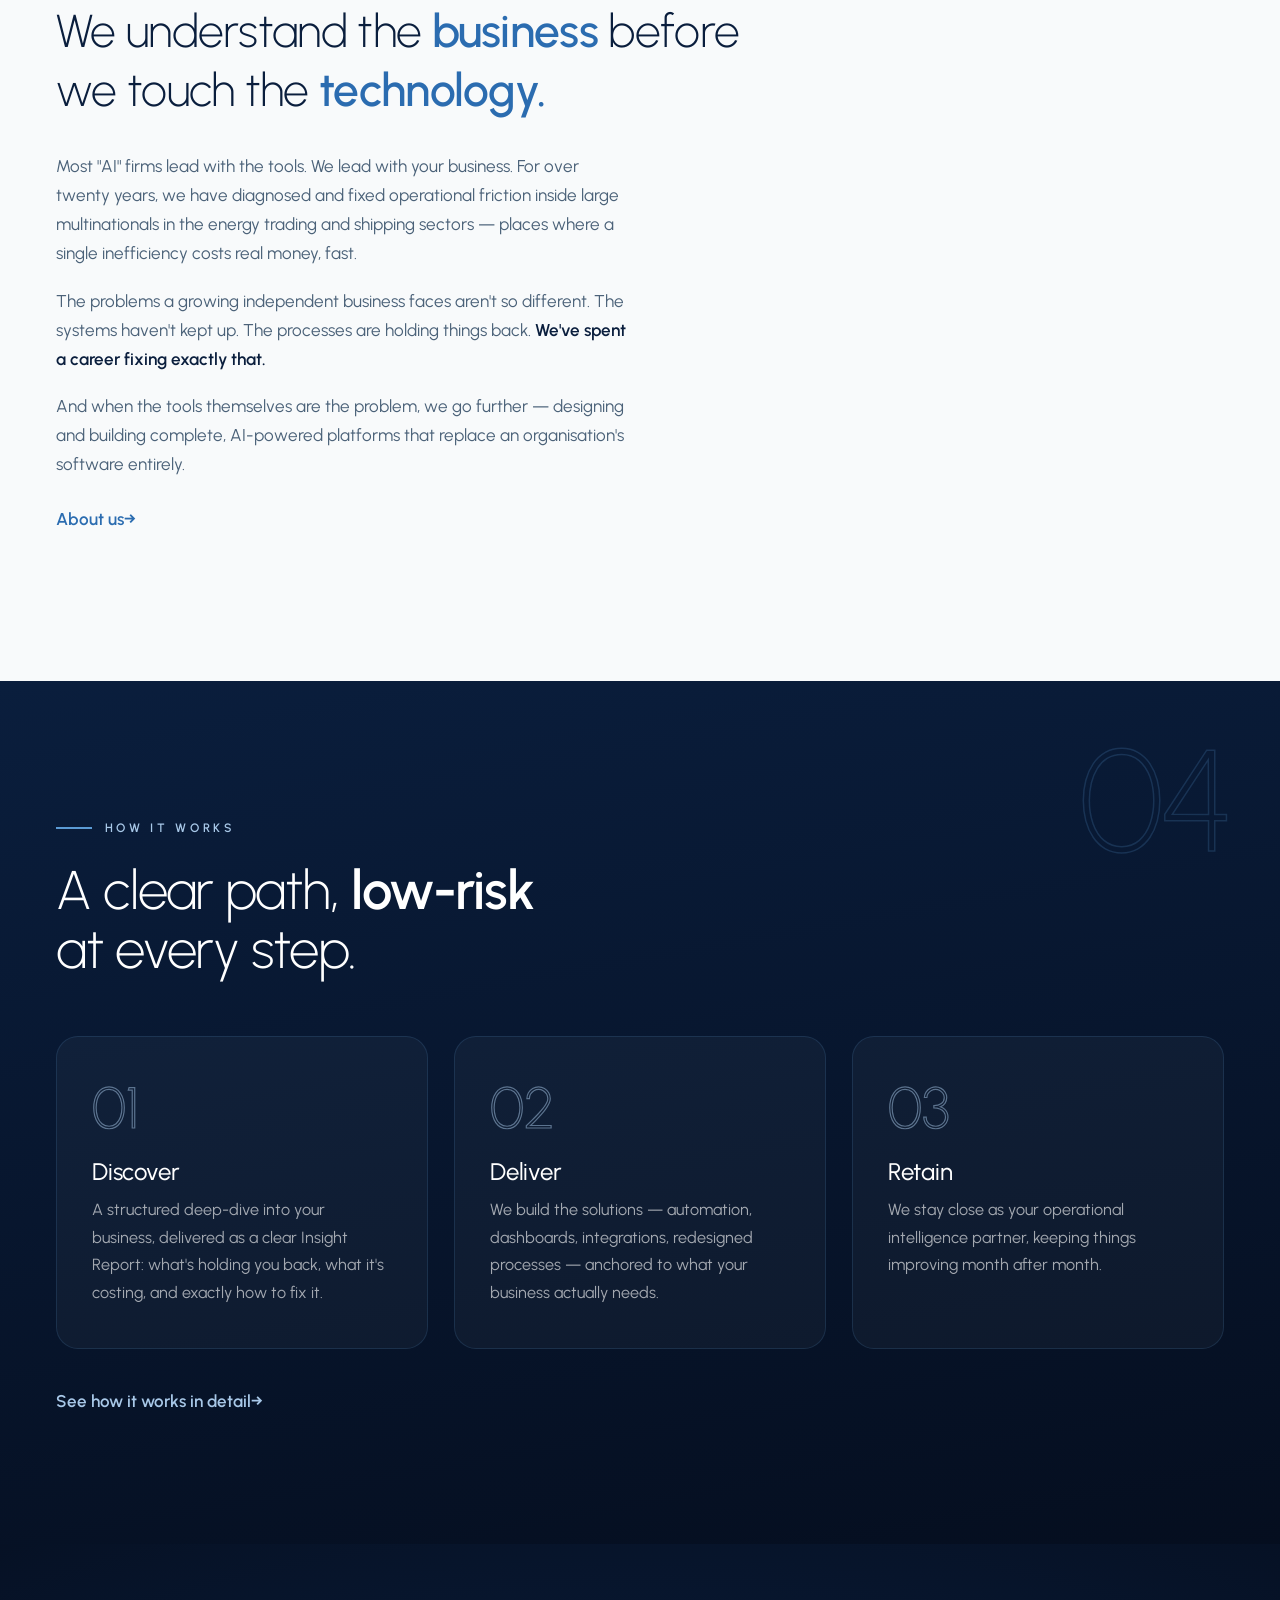
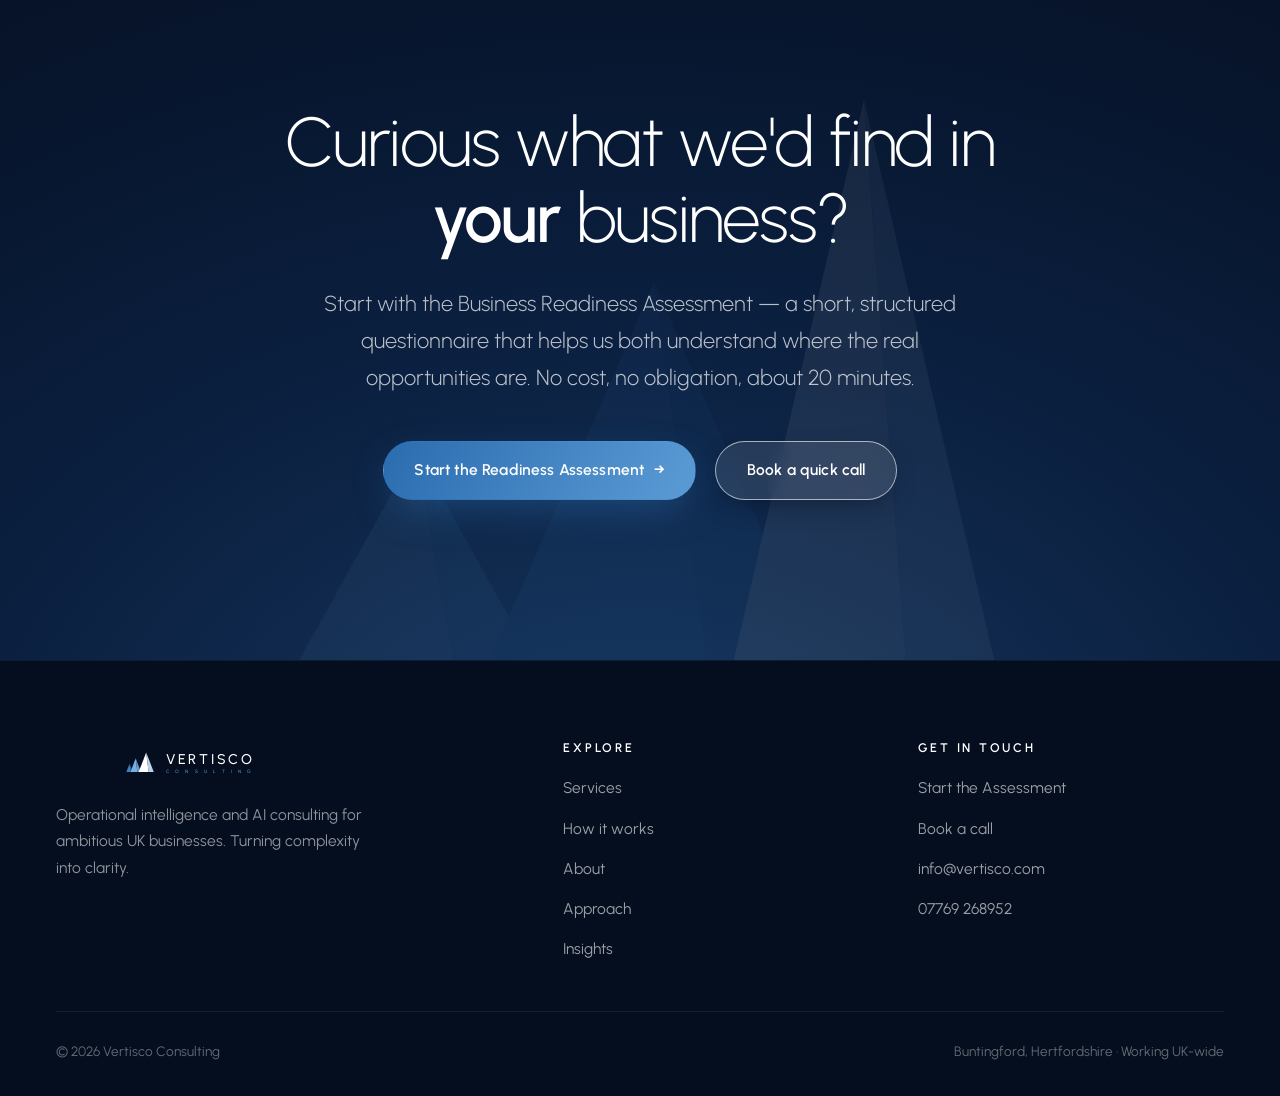
==== commit 0b959e1f: "Site redesign v2 'Ascent': cinematic motion-led design, faceted v2 logo throughout, upgraded copy" ====
--- a/index.html
+++ b/index.html
@@ -11,20 +11,17 @@
 <!-- Open Graph / social -->
 <meta property="og:type" content="website">
 <meta property="og:site_name" content="Vertisco Consulting">
-<meta property="og:title" content="Vertisco | Operational Intelligence &amp; AI Consulting for SMEs">
+<meta property="og:title" content="Vertisco | Operational Intelligence & AI Consulting for SMEs">
 <meta property="og:description" content="Turning complexity into clarity. Operational intelligence and practical AI for ambitious UK businesses.">
 <meta property="og:url" content="https://vertisco.com/">
-<!-- TODO: replace with a proper 1200x630 PNG share image -->
-<meta property="og:image" content="https://vertisco.com/Vertisco_Ascent_Icon_Dark.svg">
-<meta name="twitter:card" content="summary">
+<meta property="og:image" content="https://vertisco.com/og-image.png">
+<meta name="twitter:card" content="summary_large_image">
 
 <link rel="icon" type="image/svg+xml" href="Vertisco_Ascent_Icon_Dark.svg">
 <link rel="preconnect" href="https://fonts.googleapis.com">
 <link rel="preconnect" href="https://fonts.gstatic.com" crossorigin>
-<link href="https://fonts.googleapis.com/css2?family=Urbanist:wght@200;300;400;500;600&display=swap" rel="stylesheet">
-<link rel="stylesheet" href="style.css">
-
-<!-- Structured data: the practice + the person -->
+<link href="https://fonts.googleapis.com/css2?family=Urbanist:wght@200;300;400;500;600;700&display=swap" rel="stylesheet">
+<link rel="stylesheet" href="style.css?v=2">
 <script type="application/ld+json">
 {
   "@context":"https://schema.org",
@@ -39,25 +36,26 @@
   "slogan":"Turning complexity into clarity"
 }
 </script>
-
 <!-- Google tag (gtag.js) -->
 <script async src="https://www.googletagmanager.com/gtag/js?id=G-7DYDHD1P7Y"></script>
 <script>window.dataLayer=window.dataLayer||[];function gtag(){dataLayer.push(arguments);}gtag('js',new Date());gtag('config','G-7DYDHD1P7Y');</script>
 </head>
 <body>
 <a class="skip" href="#main">Skip to content</a>
-
-<header class="site-header">
+<header class="site-header" id="hdr">
   <div class="wrap nav">
     <a class="brand" href="index.html" aria-label="Vertisco Consulting — home">
-      <svg viewBox="0 20 360 56" width="300" height="40" xmlns="http://www.w3.org/2000/svg" role="img" aria-label="Vertisco Consulting">
-        <g transform="translate(6,16)">
-          <polygon points="6,52 16,34 26,52" fill="#5B9BD5"/>
-          <polygon points="20,52 32,22 44,52" fill="#2B6CB0"/>
-          <polygon points="38,52 48,9 58,52" fill="#0A1E3D"/>
+      <svg viewBox="0 20 360 56" width="290" height="39" xmlns="http://www.w3.org/2000/svg" role="img" aria-label="Vertisco Consulting">
+        <g transform="translate(4,16)">
+          <polygon class="tri" points="1.6,52 8.5,34 10.7,52" fill="#3D7FC4"/>
+          <polygon class="tri" points="8.5,34 15.5,52 10.7,52" fill="#2B6CB0"/>
+          <polygon class="tri" points="10.5,52 22,22 25.7,52" fill="#79AEDE"/>
+          <polygon class="tri" points="22,22 33.5,52 25.7,52" fill="#5B9BD5"/>
+          <polygon class="tri" points="28.5,52 45,9 50.3,52" fill="#FFFFFF"/>
+          <polygon class="tri" points="45,9 61.6,52 50.3,52" fill="#BCD2E8"/>
         </g>
-        <text x="92" y="50" font-family="Urbanist,sans-serif" font-size="31" font-weight="500" letter-spacing="6" fill="#0A1E3D">VERTISCO</text>
-        <text x="94" y="69" font-family="Urbanist,sans-serif" font-size="10.5" font-weight="500" letter-spacing="7.5" fill="#6B8BA4">CONSULTING</text>
+        <text x="92" y="50" font-family="Urbanist,sans-serif" font-size="31" font-weight="500" letter-spacing="6" fill="#FFFFFF">VERTISCO</text>
+        <text x="92" y="69" font-family="Urbanist,sans-serif" font-size="10.5" font-weight="500" letter-spacing="13.76" fill="#5B9BD5">CONSULTING</text>
       </svg>
     </a>
     <nav class="nav-cta" aria-label="Primary">
@@ -65,140 +63,202 @@
         <li><a href="services.html">Services</a></li>
         <li><a href="how-it-works.html">How it works</a></li>
         <li><a href="about.html">About</a></li>
-        <li><a href="approach.html">Approach</a></li><li><a href="insights.html">Insights</a></li>
+        <li><a href="approach.html">Approach</a></li>
+        <li><a href="insights.html">Insights</a></li>
         <li><a href="contact.html">Contact</a></li>
+        <li class="menu-cta"><a class="btn btn-primary btn-sm" href="start-here.html">Start the Assessment</a></li>
       </ul>
-      <a class="btn btn-primary btn-sm" href="start-here.html">Start the Assessment</a>
+      <a class="btn btn-light btn-sm" href="start-here.html">Start the Assessment</a>
       <button class="nav-toggle" id="navToggle" aria-label="Open menu" aria-expanded="false" aria-controls="navlinks"><span></span><span></span><span></span></button>
     </nav>
   </div>
 </header>
-
 <main id="main">
 
   <!-- HERO -->
   <section class="hero">
-    <svg class="hero-motif" viewBox="0 0 1200 620" preserveAspectRatio="xMaxYMax slice" aria-hidden="true" focusable="false">
-      <g fill="#5B9BD5" opacity="0.07"><polygon points="720,620 900,250 1080,620"/><polygon points="900,620 1040,330 1180,620"/></g>
-      <polygon points="560,620 815,150 1070,620" fill="#ffffff" opacity="0.03"/>
-      <g fill="none" stroke="#5B9BD5" stroke-opacity="0.10" stroke-width="1">
-        <path d="M0 540 Q 300 470 600 520 T 1200 500"/>
-        <path d="M0 575 Q 320 510 640 555 T 1200 540"/>
-        <path d="M0 605 Q 340 555 660 590 T 1200 580"/>
+    <div class="aurora" aria-hidden="true"><div class="a1"></div><div class="a2"></div><div class="a3"></div></div>
+    <svg class="hero-mark" viewBox="0 0 640 520" aria-hidden="true" focusable="false">
+      <g class="m-tri m1">
+        <polygon points="60,520 160,340 192,520" fill="#3D7FC4" opacity=".32"/>
+        <polygon points="160,340 260,520 192,520" fill="#2B6CB0" opacity=".26"/>
       </g>
+      <g class="m-tri m2">
+        <polygon points="200,520 330,220 372,520" fill="#79AEDE" opacity=".32"/>
+        <polygon points="330,220 460,520 372,520" fill="#5B9BD5" opacity=".26"/>
+      </g>
+      <g class="m-tri m3">
+        <polygon points="380,520 480,90 512,520" fill="#FFFFFF" opacity=".26"/>
+        <polygon points="480,90 580,520 512,520" fill="#BCD2E8" opacity=".18"/>
+      </g>
+      <path class="edge" d="M380,520 L480,90 L580,520"/>
+      <path class="edge" d="M480,90 L512,520" opacity=".5"/>
+      <circle class="summit" cx="480" cy="86" r="4" fill="#fff"/>
+      <circle class="summit" cx="480" cy="86" r="10" fill="none" stroke="rgba(255,255,255,.4)" stroke-width="1"/>
     </svg>
     <div class="wrap">
-      <span class="eyebrow">Operational Excellence</span>
-      <h1>Turning complexity into <strong>clarity.</strong></h1>
-      <p class="lede">Your business has grown. Your systems haven't kept up. We find what's slowing you down — and use AI and automation to fix it properly.</p>
-      <div class="hero-cta">
-        <a class="btn btn-primary" href="start-here.html">Start the Readiness Assessment</a>
-        <span class="small">or <a href="contact.html">book a quick call →</a></span>
-      </div>
-      <p class="cred-strip">Operational intelligence for ambitious UK businesses — built on two decades consulting inside <strong>large multinationals in the energy trading and shipping sectors</strong>.</p>
-    </div>
-  </section>
-
-  <!-- PROBLEM -->
-  <section>
-    <div class="wrap">
-      <div class="prose">
-        <span class="eyebrow">The problem</span>
-        <h2>You know it could run better.</h2>
-        <p>The team is busy, the business is growing — but somewhere along the way the systems stopped keeping pace. Data lives in spreadsheets. Half the process is in someone's head. Nobody has a clear, real-time picture of what's actually happening.</p>
-        <p>You're not short of ideas or drive. You've just never had the time, the resource, or an outside pair of eyes to fix it properly. <strong>That's exactly what we do.</strong></p>
-      </div>
-    </div>
-  </section>
-
-  <!-- THREE DISCIPLINES -->
-  <section class="bg-light">
-    <div class="wrap">
-      <div class="center" style="max-width:46ch;margin:0 auto 2.6rem">
+      <span class="kicker">Operational Excellence</span>
+      <h1 aria-label="Turning complexity into clarity.">
+        <span class="w"><span style="animation-delay:.35s">Turning</span></span>
+        <span class="w"><span style="animation-delay:.45s">complexity</span></span><br>
+        <span class="w"><span style="animation-delay:.55s">into</span></span>
+        <span class="w"><span class="grad" style="animation-delay:.65s">clarity.</span></span>
+      </h1>
+      <p class="lede fade-3">Your business has grown. Your systems haven't kept up. We find what's quietly slowing you down — and put AI and automation to work fixing it properly, for good.</p>
+      <div class="hero-cta fade-3">
+        <a class="btn btn-primary" href="start-here.html">Start the Readiness Assessment <span class="arrow">→</span></a>
+        <a class="btn btn-outline" href="contact.html">Book a quick call</a>
+      </div>
+    </div>
+    <div class="scroll-cue" aria-hidden="true"><span>Scroll</span><span class="line"></span></div>
+  </section>
+
+  <!-- CREDIBILITY MARQUEE -->
+  <div class="marquee-band" aria-hidden="true">
+    <div class="marquee">
+      <span>Operational Intelligence</span><span>Process Re-Engineering</span><span>AI-Powered Automation</span><span>Two decades inside global energy trading &amp; shipping</span><span>You own everything we build</span>
+      <span>Operational Intelligence</span><span>Process Re-Engineering</span><span>AI-Powered Automation</span><span>Two decades inside global energy trading &amp; shipping</span><span>You own everything we build</span>
+    </div>
+  </div>
+
+  <!-- 01 — THE PROBLEM -->
+  <section class="panel panel-light">
+    <span class="sec-no" aria-hidden="true">01</span>
+    <div class="wrap">
+      <div class="split">
+        <div class="sticky-side rv">
+          <span class="eyebrow">The problem</span>
+          <h2>You know it could run <strong>better.</strong></h2>
+          <p style="margin-top:1.6rem;font-size:1.1rem">You're not short of ideas or drive. You've just never had the time, the resource, or an outside pair of eyes to fix it properly. <strong>That's exactly what we do.</strong></p>
+        </div>
+        <div>
+          <ul class="pain-list">
+            <li class="rv"><span class="tick">▲</span><p><strong>The data lives in spreadsheets.</strong> Critical numbers scattered across files, versions and inboxes — and no single view anyone fully trusts.</p></li>
+            <li class="rv rv-d1"><span class="tick">▲</span><p><strong>Half the process is in someone's head.</strong> When key people are away, things slow down — or stop. Knowledge walks out of the door every evening.</p></li>
+            <li class="rv rv-d2"><span class="tick">▲</span><p><strong>Nobody has a real-time picture.</strong> Decisions get made on instinct and last month's numbers, because that's all there is.</p></li>
+            <li class="rv rv-d3"><span class="tick">▲</span><p><strong>The team is too busy to fix it.</strong> Everyone can see the friction. Nobody has the bandwidth to step back and engineer it out.</p></li>
+          </ul>
+        </div>
+      </div>
+    </div>
+  </section>
+
+  <!-- 02 — THREE DISCIPLINES -->
+  <section class="panel panel-dark">
+    <span class="sec-no" aria-hidden="true">02</span>
+    <div class="wrap">
+      <div class="rv" style="max-width:52ch;margin-bottom:3.5rem">
         <span class="eyebrow">What we do</span>
-        <h2>Three disciplines. One outcome: a business that runs better.</h2>
-      </div>
-      <div class="grid grid-3">
-        <div class="card">
-          <svg class="peak" viewBox="0 0 64 56" aria-hidden="true"><polygon points="6,52 16,34 26,52" fill="#5B9BD5"/><polygon points="20,52 32,22 44,52" fill="#2B6CB0"/><polygon points="38,52 48,9 58,52" fill="#0A1E3D"/></svg>
-          <h3>Operational Intelligence</h3>
-          <p>We take a holistic, end-to-end view of your business — mapping how work really flows, and surfacing the hidden inefficiencies quietly costing you time and money.</p>
-        </div>
-        <div class="card">
-          <svg class="peak" viewBox="0 0 64 56" aria-hidden="true"><polygon points="6,52 16,34 26,52" fill="#5B9BD5"/><polygon points="20,52 32,22 44,52" fill="#2B6CB0"/><polygon points="38,52 48,9 58,52" fill="#0A1E3D"/></svg>
-          <h3>Process Re-Engineering</h3>
-          <p>We redesign the way work moves through your organisation — cutting duplication and manual effort, and building processes that are robust, repeatable and ready to scale.</p>
-        </div>
-        <div class="card">
-          <svg class="peak" viewBox="0 0 64 56" aria-hidden="true"><polygon points="6,52 16,34 26,52" fill="#5B9BD5"/><polygon points="20,52 32,22 44,52" fill="#2B6CB0"/><polygon points="38,52 48,9 58,52" fill="#0A1E3D"/></svg>
-          <h3>AI-Powered Automation</h3>
-          <p>We put practical, proportionate technology to work — using AI and modern tools to do the heavy lifting, so your team can focus on what they do best.</p>
-        </div>
-      </div>
-      <p class="center" style="margin-top:2rem;font-size:1.15rem;color:var(--midnight);font-weight:300">The technology is the means. The product is a better business.</p>
-    </div>
-  </section>
-
-  <!-- THE WEDGE -->
-  <section class="bg-navy">
-    <div class="wrap">
-      <div class="prose">
-        <span class="eyebrow">Why Vertisco</span>
-        <h2>We understand the business before we touch the technology.</h2>
+        <h2>Three disciplines. One outcome: a business that runs <strong>better.</strong></h2>
+      </div>
+      <div class="disc-rows">
+        <a class="disc-row rv" href="services.html">
+          <span class="idx">01</span>
+          <div>
+            <h3>Operational Intelligence</h3>
+            <p>A holistic, end-to-end view of your business — mapping how work really flows, and surfacing the hidden inefficiencies quietly costing you time and money.</p>
+          </div>
+          <svg class="peak" viewBox="0 0 64 56" aria-hidden="true"><polygon points="1.6,52 8.5,34 10.7,52" fill="#3D7FC4"/><polygon points="8.5,34 15.5,52 10.7,52" fill="#2B6CB0"/><polygon points="10.5,52 22,22 25.7,52" fill="#79AEDE"/><polygon points="22,22 33.5,52 25.7,52" fill="#5B9BD5"/><polygon points="28.5,52 45,9 50.3,52" fill="#FFFFFF"/><polygon points="45,9 61.6,52 50.3,52" fill="#BCD2E8"/></svg>
+        </a>
+        <a class="disc-row rv" href="services.html">
+          <span class="idx">02</span>
+          <div>
+            <h3>Process Re-Engineering</h3>
+            <p>We redesign the way work moves through your organisation — cutting duplication and manual effort, and building processes that are robust, repeatable and ready to scale.</p>
+          </div>
+          <svg class="peak" viewBox="0 0 64 56" aria-hidden="true"><polygon points="1.6,52 8.5,34 10.7,52" fill="#3D7FC4"/><polygon points="8.5,34 15.5,52 10.7,52" fill="#2B6CB0"/><polygon points="10.5,52 22,22 25.7,52" fill="#79AEDE"/><polygon points="22,22 33.5,52 25.7,52" fill="#5B9BD5"/><polygon points="28.5,52 45,9 50.3,52" fill="#FFFFFF"/><polygon points="45,9 61.6,52 50.3,52" fill="#BCD2E8"/></svg>
+        </a>
+        <a class="disc-row rv" href="services.html">
+          <span class="idx">03</span>
+          <div>
+            <h3>AI-Powered Automation</h3>
+            <p>Practical, proportionate technology — AI and modern tools doing the heavy lifting, so your team can focus on what they do best.</p>
+          </div>
+          <svg class="peak" viewBox="0 0 64 56" aria-hidden="true"><polygon points="1.6,52 8.5,34 10.7,52" fill="#3D7FC4"/><polygon points="8.5,34 15.5,52 10.7,52" fill="#2B6CB0"/><polygon points="10.5,52 22,22 25.7,52" fill="#79AEDE"/><polygon points="22,22 33.5,52 25.7,52" fill="#5B9BD5"/><polygon points="28.5,52 45,9 50.3,52" fill="#FFFFFF"/><polygon points="45,9 61.6,52 50.3,52" fill="#BCD2E8"/></svg>
+        </a>
+      </div>
+      <p class="disc-outro rv">The technology is the means. <strong>The product is a better business.</strong></p>
+    </div>
+  </section>
+
+  <!-- 03 — WHY VERTISCO -->
+  <section class="panel panel-soft">
+    <span class="sec-no" aria-hidden="true">03</span>
+    <div class="wrap">
+      <span class="eyebrow rv">Why Vertisco</span>
+      <p class="wedge-quote rv rv-d1">We understand the <em>business</em> before we touch the <em>technology.</em></p>
+      <div class="wedge-body rv rv-d2">
         <p>Most "AI" firms lead with the tools. We lead with your business. For over twenty years, we have diagnosed and fixed operational friction inside large multinationals in the energy trading and shipping sectors — places where a single inefficiency costs real money, fast.</p>
-        <p>The problems a growing independent business faces aren't so different. The systems haven't kept up. The processes are holding things back. We've spent a career fixing exactly that.</p>
+        <p>The problems a growing independent business faces aren't so different. The systems haven't kept up. The processes are holding things back. <strong>We've spent a career fixing exactly that.</strong></p>
         <p>And when the tools themselves are the problem, we go further — designing and building complete, AI-powered platforms that replace an organisation's software entirely.</p>
-        <p style="margin-top:1.5rem"><a class="text-link" href="about.html" style="color:#fff">About us</a></p>
-      </div>
-    </div>
-  </section>
-
-  <!-- HOW IT WORKS -->
-  <section>
-    <div class="wrap">
-      <div class="center" style="max-width:42ch;margin:0 auto 2.4rem">
+        <p style="margin-top:1.6rem"><a class="text-link" href="about.html">About us</a></p>
+      </div>
+    </div>
+  </section>
+
+  <!-- 04 — HOW IT WORKS -->
+  <section class="panel panel-dark">
+    <span class="sec-no" aria-hidden="true">04</span>
+    <div class="wrap">
+      <div class="rv" style="max-width:48ch;margin-bottom:3.5rem">
         <span class="eyebrow">How it works</span>
-        <h2>A clear path, low-risk at every step.</h2>
-      </div>
-      <div class="steps" style="max-width:760px;margin:0 auto">
-        <div class="step"><div class="badge">1</div><div><h3>Discover</h3><p>A structured deep-dive into your business, delivered as a clear Insight Report: what's holding you back, what it's costing, and exactly how to fix it.</p></div></div>
-        <div class="step"><div class="badge">2</div><div><h3>Deliver</h3><p>We build the solutions — automation, dashboards, integrations, redesigned processes — anchored to what your business actually needs.</p></div></div>
-        <div class="step"><div class="badge">3</div><div><h3>Retain</h3><p>We stay close as your operational intelligence partner, keeping things improving month after month.</p></div></div>
-      </div>
-      <p class="center" style="margin-top:2rem"><a class="text-link" href="how-it-works.html">See how it works in detail</a></p>
-    </div>
-  </section>
-
-  <!-- CTA -->
-  <section class="cta-band">
-    <svg class="hero-motif" viewBox="0 0 1200 620" preserveAspectRatio="xMaxYMax slice" aria-hidden="true" focusable="false">
-      <g fill="#5B9BD5" opacity="0.07"><polygon points="720,620 900,250 1080,620"/><polygon points="900,620 1040,330 1180,620"/></g>
-      <polygon points="560,620 815,150 1070,620" fill="#ffffff" opacity="0.03"/>
+        <h2>A clear path, <strong>low-risk</strong> at every step.</h2>
+      </div>
+      <div class="journey">
+        <div class="stage rv">
+          <span class="st-no">01</span>
+          <h3>Discover</h3>
+          <p>A structured deep-dive into your business, delivered as a clear Insight Report: what's holding you back, what it's costing, and exactly how to fix it.</p>
+        </div>
+        <div class="stage rv rv-d1">
+          <span class="st-no">02</span>
+          <h3>Deliver</h3>
+          <p>We build the solutions — automation, dashboards, integrations, redesigned processes — anchored to what your business actually needs.</p>
+        </div>
+        <div class="stage rv rv-d2">
+          <span class="st-no">03</span>
+          <h3>Retain</h3>
+          <p>We stay close as your operational intelligence partner, keeping things improving month after month.</p>
+        </div>
+      </div>
+      <p class="rv" style="margin-top:2.4rem"><a class="text-link" href="how-it-works.html">See how it works in detail</a></p>
+    </div>
+  </section>
+
+  <section class="final-cta">
+    <svg class="final-mark" viewBox="0 0 640 520" aria-hidden="true">
+      <polygon points="60,520 160,340 192,520" fill="#85B7E2"/>
+      <polygon points="160,340 260,520 192,520" fill="#5B9BD5"/>
+      <polygon points="200,520 330,220 372,520" fill="#3D7FC4"/>
+      <polygon points="330,220 460,520 372,520" fill="#2B6CB0"/>
+      <polygon points="380,520 480,90 512,520" fill="#FFFFFF"/>
+      <polygon points="480,90 580,520 512,520" fill="#BCD2E8"/>
     </svg>
     <div class="wrap">
-      <h2>Curious what we'd find in your business?</h2>
-      <p class="lede">Start with the Business Readiness Assessment — a short, structured questionnaire that helps us both understand where the real opportunities are. No cost, no obligation, about 20 minutes.</p>
-      <div class="cta-actions">
-        <a class="btn btn-primary" href="start-here.html">Start the Readiness Assessment</a>
-        <span class="small">or <a href="contact.html">book a quick call →</a></span>
-      </div>
-    </div>
-  </section>
-
+      <h2 class="rv">Curious what we'd find in <em>your</em> business?</h2>
+      <p class="lede rv rv-d1">Start with the Business Readiness Assessment — a short, structured questionnaire that helps us both understand where the real opportunities are. No cost, no obligation, about 20 minutes.</p>
+      <div class="cta-actions rv rv-d2">
+        <a class="btn btn-primary" href="start-here.html">Start the Readiness Assessment <span class="arrow">→</span></a>
+        <a class="btn btn-outline" href="contact.html">Book a quick call</a>
+      </div>
+    </div>
+  </section>
 </main>
-
 <footer class="site-footer">
   <div class="wrap">
     <div class="footer-top">
       <div class="footer-brand">
-        <svg viewBox="0 0 360 92" width="300" height="38" xmlns="http://www.w3.org/2000/svg" role="img" aria-label="Vertisco Consulting">
-          <g transform="translate(6,16)">
-            <polygon points="6,52 16,34 26,52" fill="#2B6CB0"/>
-            <polygon points="20,52 32,22 44,52" fill="#5B9BD5"/>
-            <polygon points="38,52 48,9 58,52" fill="#FFFFFF"/>
+        <svg viewBox="0 0 360 92" width="300" height="40" xmlns="http://www.w3.org/2000/svg" role="img" aria-label="Vertisco Consulting">
+          <g transform="translate(4,16)">
+            <polygon points="1.6,52 8.5,34 10.7,52" fill="#3D7FC4"/>
+            <polygon points="8.5,34 15.5,52 10.7,52" fill="#2B6CB0"/>
+            <polygon points="10.5,52 22,22 25.7,52" fill="#79AEDE"/>
+            <polygon points="22,22 33.5,52 25.7,52" fill="#5B9BD5"/>
+            <polygon points="28.5,52 45,9 50.3,52" fill="#FFFFFF"/>
+            <polygon points="45,9 61.6,52 50.3,52" fill="#BCD2E8"/>
           </g>
           <text x="92" y="50" font-family="Urbanist,sans-serif" font-size="31" font-weight="500" letter-spacing="6" fill="#FFFFFF">VERTISCO</text>
-          <text x="94" y="69" font-family="Urbanist,sans-serif" font-size="10.5" font-weight="500" letter-spacing="7.5" fill="#5B9BD5">CONSULTING</text>
+          <text x="92" y="69" font-family="Urbanist,sans-serif" font-size="10.5" font-weight="500" letter-spacing="13.76" fill="#5B9BD5">CONSULTING</text>
         </svg>
         <p>Operational intelligence and AI consulting for ambitious UK businesses. Turning complexity into clarity.</p>
       </div>
@@ -208,7 +268,8 @@
           <li><a href="services.html">Services</a></li>
           <li><a href="how-it-works.html">How it works</a></li>
           <li><a href="about.html">About</a></li>
-          <li><a href="approach.html">Approach</a></li><li><a href="insights.html">Insights</a></li>
+          <li><a href="approach.html">Approach</a></li>
+          <li><a href="insights.html">Insights</a></li>
         </ul>
       </div>
       <div class="footer-col">
@@ -227,12 +288,21 @@
     </div>
   </div>
 </footer>
-
 <script>
-  (function(){
-    var t=document.getElementById('navToggle'),n=document.getElementById('navlinks');
-    if(t&&n){t.addEventListener('click',function(){var o=n.classList.toggle('open');t.setAttribute('aria-expanded',o);t.setAttribute('aria-label',o?'Close menu':'Open menu');});}
-  })();
+(function(){
+  var h=document.getElementById('hdr');
+  if(h){addEventListener('scroll',function(){h.classList.toggle('solid',scrollY>40)},{passive:true});h.classList.toggle('solid',scrollY>40);}
+  var t=document.getElementById('navToggle'),n=document.getElementById('navlinks');
+  if(t&&n){t.addEventListener('click',function(){
+    var o=n.classList.toggle('open');t.classList.toggle('open',o);document.body.classList.toggle('no-scroll',o);
+    t.setAttribute('aria-expanded',o);t.setAttribute('aria-label',o?'Close menu':'Open menu');});}
+  if('IntersectionObserver' in window){
+    var io=new IntersectionObserver(function(es){
+      es.forEach(function(e){if(e.isIntersecting){e.target.classList.add('in');io.unobserve(e.target);}});
+    },{threshold:.12,rootMargin:'0px 0px -60px 0px'});
+    document.querySelectorAll('.rv').forEach(function(el){io.observe(el)});
+  } else { document.querySelectorAll('.rv').forEach(function(el){el.classList.add('in')}); }
+})();
 </script>
 </body>
 </html>
--- a/style.css
+++ b/style.css
@@ -1,23 +1,26 @@
 /* ============================================================
-   VERTISCO CONSULTING — Website stylesheet
+   VERTISCO CONSULTING — Website stylesheet (v2 "Ascent")
    Brand: Urbanist · Midnight #0A1E3D · Vertisco Blue #2B6CB0
+   Design language: cinematic, editorial, motion-led.
    ============================================================ */
 
 :root{
   --midnight:#0A1E3D;
+  --abyss:#050E1F;
   --vertisco:#2B6CB0;
   --signal:#5B9BD5;
+  --ice:#A8C8E8;
   --slate:#6B8BA4;
   --divider:#E2E8F0;
   --bg:#F8FAFB;
   --body:#4A6178;
   --white:#FFFFFF;
-  --ink:#0A1E3D;
-  --maxw:1140px;
-  --radius:14px;
-  --shadow:0 18px 50px -24px rgba(10,30,61,.28);
-  --shadow-sm:0 6px 22px -14px rgba(10,30,61,.30);
+  --maxw:1280px;
+  --radius:22px;
+  --shadow:0 24px 70px -28px rgba(10,30,61,.32);
+  --shadow-sm:0 8px 28px -16px rgba(10,30,61,.32);
   --ease:cubic-bezier(.16,.84,.44,1);
+  --ease-out:cubic-bezier(.22,1,.36,1);
 }
 
 /* ---------- Reset ---------- */
@@ -26,227 +29,372 @@
 body{
   font-family:'Urbanist',-apple-system,BlinkMacSystemFont,'Segoe UI',sans-serif;
   font-weight:400;color:var(--body);background:var(--white);
-  line-height:1.65;font-size:1.0625rem;-webkit-font-smoothing:antialiased;
-  text-rendering:optimizeLegibility;
+  line-height:1.7;font-size:1.0625rem;-webkit-font-smoothing:antialiased;
+  text-rendering:optimizeLegibility;overflow-x:hidden;
 }
 img,svg{max-width:100%;display:block}
 a{color:var(--vertisco);text-decoration:none;transition:color .2s var(--ease)}
 a:hover{color:var(--midnight)}
 strong{font-weight:600;color:var(--midnight)}
+::selection{background:var(--vertisco);color:#fff}
 
 /* ---------- Typography ---------- */
-h1,h2,h3,h4{color:var(--midnight);font-weight:300;line-height:1.18;letter-spacing:-.01em}
-h1{font-size:clamp(2.3rem,5.2vw,3.7rem);font-weight:200}
-h2{font-size:clamp(1.8rem,3.6vw,2.6rem)}
-h3{font-size:1.4rem;font-weight:400}
-h1 strong,h2 strong,h3 strong{font-weight:600;color:inherit}
+h1,h2,h3,h4{color:var(--midnight);font-weight:300;line-height:1.1;letter-spacing:-.02em}
+h1{font-size:clamp(2.8rem,6.6vw,5.2rem);font-weight:200;line-height:1.04;max-width:16ch}
+h2{font-size:clamp(2rem,4.4vw,3.4rem);font-weight:250}
+h3{font-size:1.45rem;font-weight:450;letter-spacing:-.01em}
+h1 strong,h2 strong{font-weight:600;color:inherit}
 .eyebrow{
-  font-size:.78rem;font-weight:600;letter-spacing:.22em;text-transform:uppercase;
-  color:var(--vertisco);margin-bottom:1rem;display:block;
-}
-.lede{font-size:clamp(1.12rem,1.6vw,1.35rem);color:var(--body);font-weight:300;max-width:42ch}
+  font-size:.76rem;font-weight:600;letter-spacing:.3em;text-transform:uppercase;
+  color:var(--vertisco);display:inline-flex;align-items:center;gap:.8rem;margin-bottom:1.4rem;
+}
+.eyebrow::before{content:"";width:36px;height:1.5px;background:var(--signal);flex-shrink:0}
+.lede{font-size:clamp(1.13rem,1.7vw,1.42rem);color:var(--body);font-weight:300;max-width:46ch}
 .center{text-align:center}
 .center .lede{margin-left:auto;margin-right:auto}
+.prose{max-width:68ch}
+.prose p{margin-bottom:1.2rem}
+.prose h2{margin:2.6rem 0 1rem;font-size:clamp(1.6rem,2.8vw,2.1rem)}
+.prose h3{margin:2rem 0 .6rem}
+.prose em{color:var(--midnight)}
+.prose-xl{font-size:clamp(1.2rem,2vw,1.55rem);font-weight:300;line-height:1.55;color:var(--midnight)}
 
 /* ---------- Layout ---------- */
-.wrap{max-width:var(--maxw);margin:0 auto;padding:0 clamp(1.25rem,4vw,2.5rem)}
-section{padding:clamp(3.5rem,8vw,6.5rem) 0}
-.section-tight{padding:clamp(2.5rem,5vw,4rem) 0}
-.bg-light{background:var(--bg)}
-.bg-navy{background:var(--midnight);color:rgba(255,255,255,.82)}
-.bg-navy h1,.bg-navy h2,.bg-navy h3{color:#fff}
-.bg-navy .eyebrow{color:var(--signal)}
-.bg-navy .lede{color:rgba(255,255,255,.78)}
-.accent-rule{width:64px;height:3px;background:var(--vertisco);border:0;margin:1.5rem 0 0}
-.center .accent-rule{margin-left:auto;margin-right:auto}
+.wrap{max-width:var(--maxw);margin:0 auto;padding:0 clamp(1.4rem,5vw,3.5rem)}
+section.panel{padding:clamp(4.5rem,10vw,8.5rem) 0;position:relative}
+.panel-light{background:var(--white)}
+.panel-soft{background:var(--bg)}
+.panel-dark{background:linear-gradient(170deg,var(--midnight),var(--abyss));color:rgba(255,255,255,.82)}
+.panel-dark h1,.panel-dark h2,.panel-dark h3,.panel-dark h4{color:#fff}
+.panel-dark .eyebrow{color:var(--ice)}
+.panel-dark .lede{color:rgba(255,255,255,.74)}
+.panel-dark .prose-xl{color:rgba(255,255,255,.88)}
+.panel-dark strong{color:#fff}
+.panel-dark a{color:var(--ice)}
+.panel-dark a:hover{color:#fff}
+
+/* outlined section numerals */
+.sec-no{
+  font-size:clamp(5rem,12vw,9rem);font-weight:200;line-height:1;letter-spacing:-.04em;
+  color:transparent;-webkit-text-stroke:1.5px rgba(43,108,176,.22);user-select:none;
+  position:absolute;top:clamp(1.5rem,4vw,3rem);right:clamp(1rem,4vw,3.5rem);pointer-events:none;
+}
+.panel-dark .sec-no{-webkit-text-stroke-color:rgba(91,155,213,.2)}
+
+/* ---------- Scroll reveal ---------- */
+.rv{opacity:0;transform:translateY(34px);transition:opacity 1s var(--ease-out),transform 1s var(--ease-out)}
+.rv.in{opacity:1;transform:none}
+.rv-d1{transition-delay:.12s}.rv-d2{transition-delay:.24s}.rv-d3{transition-delay:.36s}
 
 /* ---------- Header / Nav ---------- */
+.skip{position:absolute;left:-9999px;top:0;background:#fff;color:var(--midnight);padding:.7rem 1rem;z-index:200;border-radius:0 0 8px 0}
+.skip:focus{left:0}
 .site-header{
-  position:sticky;top:0;z-index:50;background:rgba(255,255,255,.96);
-  backdrop-filter:saturate(180%) blur(14px);border-bottom:1px solid var(--divider);
-  box-shadow:0 6px 24px -20px rgba(10,30,61,.55);
-}
-.nav{display:flex;align-items:center;justify-content:space-between;height:120px;gap:1.5rem}
-.brand{display:flex;align-items:center;gap:.7rem;flex-shrink:0}
-.brand svg{height:66px;width:auto}
-.nav-links{display:flex;align-items:center;gap:2.1rem;list-style:none}
-.nav-links a{
-  color:var(--midnight);font-weight:500;font-size:1rem;letter-spacing:.005em;
-  position:relative;padding:.25rem 0;
-}
-.nav-links a::after{
-  content:"";position:absolute;left:0;bottom:-2px;width:0;height:2px;
-  background:var(--vertisco);transition:width .25s var(--ease);
-}
+  position:fixed;top:0;left:0;right:0;z-index:90;border-bottom:1px solid transparent;
+  transition:background .4s var(--ease),box-shadow .4s var(--ease),border-color .4s var(--ease);
+}
+.site-header.solid{background:rgba(5,14,31,.85);backdrop-filter:blur(18px) saturate(160%);border-color:rgba(91,155,213,.14)}
+.nav{display:flex;align-items:center;justify-content:space-between;height:104px;gap:1.5rem}
+.brand{flex-shrink:0;position:relative;z-index:120}
+.brand svg{height:60px;width:auto}
+.brand .tri{transform-origin:bottom center;animation:peakIn .9s var(--ease-out) backwards}
+.brand .tri:nth-child(3),.brand .tri:nth-child(4){animation-delay:.12s}
+.brand .tri:nth-child(5),.brand .tri:nth-child(6){animation-delay:.24s}
+@keyframes peakIn{from{transform:scaleY(0);opacity:0}to{transform:scaleY(1);opacity:1}}
+.nav-cta{display:flex;align-items:center;gap:1.4rem}
+.nav-links{display:flex;align-items:center;gap:2.3rem;list-style:none}
+.nav-links li{white-space:nowrap}
+.nav-links .menu-cta{display:none}
+.nav-links a{color:rgba(255,255,255,.78);font-size:.95rem;font-weight:500;letter-spacing:.04em;position:relative;padding:.3rem 0;white-space:nowrap}
+.nav-links a:hover{color:#fff}
+.nav-links a::after{content:"";position:absolute;left:0;bottom:-2px;height:1.5px;width:0;background:var(--signal);transition:width .3s var(--ease)}
 .nav-links a:hover::after,.nav-links a[aria-current="page"]::after{width:100%}
-.nav-links a[aria-current="page"]{color:var(--vertisco)}
-.nav-cta{display:flex;align-items:center;gap:.9rem;flex-shrink:0}
-.nav-toggle{display:none;background:none;border:0;cursor:pointer;padding:.4rem}
-.nav-toggle span{display:block;width:24px;height:2px;background:var(--midnight);margin:5px 0;transition:.25s var(--ease)}
+.nav-links a[aria-current="page"]{color:#fff}
+.nav-toggle{display:none;background:none;border:0;cursor:pointer;padding:.5rem;position:relative;z-index:120}
+.nav-toggle span{display:block;width:26px;height:2px;background:#fff;margin:6px 0;transition:.3s var(--ease)}
+.nav-toggle.open span:nth-child(1){transform:translateY(8px) rotate(45deg)}
+.nav-toggle.open span:nth-child(2){opacity:0}
+.nav-toggle.open span:nth-child(3){transform:translateY(-8px) rotate(-45deg)}
+body.no-scroll{overflow:hidden}
 
 /* ---------- Buttons ---------- */
 .btn{
-  display:inline-flex;align-items:center;gap:.5rem;cursor:pointer;
-  font-family:inherit;font-weight:600;font-size:.97rem;letter-spacing:.01em;
-  padding:.85rem 1.6rem;border-radius:10px;border:1.5px solid transparent;
-  transition:transform .2s var(--ease),background .2s var(--ease),box-shadow .2s var(--ease),color .2s var(--ease);
-}
-.btn-primary{background:var(--vertisco);color:#fff;box-shadow:var(--shadow-sm)}
-.btn-primary:hover{background:#255e9b;color:#fff;transform:translateY(-2px)}
+  display:inline-flex;align-items:center;gap:.6rem;cursor:pointer;font-family:inherit;
+  font-weight:600;font-size:.97rem;letter-spacing:.01em;border:1.5px solid transparent;
+  padding:.95rem 1.9rem;border-radius:100px;position:relative;overflow:hidden;
+  transition:transform .3s var(--ease),box-shadow .3s var(--ease),background .3s var(--ease),color .3s var(--ease),border-color .3s var(--ease);
+}
+.btn-primary{background:linear-gradient(120deg,var(--vertisco),var(--signal));color:#fff;box-shadow:0 14px 40px -12px rgba(43,108,176,.6)}
+.btn-primary:hover{transform:translateY(-2px);box-shadow:0 20px 52px -12px rgba(91,155,213,.7);color:#fff}
+.btn-light{background:#fff;color:var(--midnight)}
+.btn-light:hover{transform:translateY(-2px);box-shadow:0 18px 44px -14px rgba(91,155,213,.5);color:var(--midnight)}
 .btn-ghost{background:transparent;color:var(--midnight);border-color:var(--divider)}
 .btn-ghost:hover{border-color:var(--vertisco);color:var(--vertisco)}
-.bg-navy .btn-ghost{color:#fff;border-color:rgba(255,255,255,.32)}
-.bg-navy .btn-ghost:hover{border-color:#fff;color:#fff;background:rgba(255,255,255,.06)}
-.btn-sm{padding:.6rem 1.1rem;font-size:.9rem}
+.btn-outline{
+  background:rgba(255,255,255,.1);color:#fff;border-color:rgba(255,255,255,.6);
+  backdrop-filter:blur(8px);box-shadow:0 10px 30px -14px rgba(5,14,31,.8);
+}
+.btn-outline:hover{border-color:#fff;background:rgba(255,255,255,.18);transform:translateY(-2px);color:#fff}
+.btn .arrow{transition:transform .25s var(--ease)}
+.btn:hover .arrow{transform:translateX(5px)}
+.btn-sm{padding:.6rem 1.4rem;font-size:.88rem}
 .text-link{font-weight:600}
-.text-link::after{content:" \2192";transition:margin .2s var(--ease)}
-.text-link:hover::after{margin-left:.2rem}
-
-/* ---------- Hero ---------- */
-.hero{position:relative;overflow:hidden;background:var(--midnight);color:#fff}
-.hero .wrap{position:relative;z-index:2;padding-top:clamp(4rem,9vw,7rem);padding-bottom:clamp(4rem,9vw,7rem)}
-.hero h1{color:#fff;max-width:16ch}
-.hero .lede{color:rgba(255,255,255,.8);margin-top:1.4rem;font-size:clamp(1.15rem,1.8vw,1.4rem)}
-.hero-cta{display:flex;flex-wrap:wrap;align-items:center;gap:1rem 1.4rem;margin-top:2.3rem}
-.hero-cta .small{color:rgba(255,255,255,.62);font-size:.95rem}
-.hero-cta .small a{color:#fff}
-.hero-motif{
-  position:absolute;inset:0;z-index:1;opacity:.5;pointer-events:none;
-}
-.cred-strip{
-  border-top:1px solid rgba(255,255,255,.12);margin-top:clamp(2.5rem,5vw,3.5rem);
-  padding-top:1.4rem;color:rgba(255,255,255,.6);font-size:.92rem;letter-spacing:.02em;
-}
-.cred-strip strong{color:rgba(255,255,255,.9);font-weight:500}
-
-/* ---------- Page header (interior) ---------- */
-.page-head{background:var(--midnight);color:#fff;position:relative;overflow:hidden}
-.page-head .wrap{position:relative;z-index:2;padding-top:clamp(3rem,6vw,4.5rem);padding-bottom:clamp(3rem,6vw,4.5rem)}
-.page-head h1{color:#fff;max-width:18ch}
-.page-head .lede{color:rgba(255,255,255,.8);margin-top:1.1rem}
+.text-link::after{content:" \2192";display:inline-block;transition:transform .2s var(--ease)}
+.text-link:hover::after{transform:translateX(4px)}
+
+/* ---------- Hero (home) & page-head (interior) ---------- */
+.hero,.page-head{
+  position:relative;overflow:hidden;color:#fff;
+  background:radial-gradient(140% 120% at 70% -20%,#16365f 0%,var(--midnight) 42%,var(--abyss) 100%);
+}
+.hero{min-height:100svh;display:flex;flex-direction:column;justify-content:center}
+.page-head{display:flex;flex-direction:column;justify-content:center}
+.page-head .wrap{padding-top:clamp(11rem,20vh,14rem);padding-bottom:clamp(4.5rem,9vw,7rem);position:relative;z-index:2}
+.hero .wrap{position:relative;z-index:2;padding-top:120px;padding-bottom:14vh}
+.hero h1,.page-head h1{color:#fff}
+.hero .lede,.page-head .lede{color:rgba(255,255,255,.74);margin-top:1.8rem}
+.page-head .eyebrow{color:var(--ice)}
+
+/* aurora */
+.aurora{position:absolute;inset:-20%;z-index:0;filter:blur(70px);opacity:.55;pointer-events:none}
+.aurora div{position:absolute;border-radius:50%}
+.aurora .a1{width:48vw;height:48vw;background:radial-gradient(circle,rgba(43,108,176,.55),transparent 65%);top:5%;right:-8%;animation:drift1 18s ease-in-out infinite}
+.aurora .a2{width:36vw;height:36vw;background:radial-gradient(circle,rgba(91,155,213,.4),transparent 65%);bottom:0;left:8%;animation:drift2 22s ease-in-out infinite}
+.aurora .a3{width:28vw;height:28vw;background:radial-gradient(circle,rgba(168,200,232,.22),transparent 60%);top:40%;left:42%;animation:drift1 26s ease-in-out infinite reverse}
+@keyframes drift1{0%,100%{transform:translate(0,0) scale(1)}50%{transform:translate(-6%,8%) scale(1.12)}}
+@keyframes drift2{0%,100%{transform:translate(0,0) scale(1)}50%{transform:translate(8%,-6%) scale(1.08)}}
+
+/* film grain */
+.hero::after,.page-head::after{content:"";position:absolute;inset:0;z-index:1;pointer-events:none;opacity:.05;
+  background-image:url("data:image/svg+xml,%3Csvg xmlns='http://www.w3.org/2000/svg' width='160' height='160'%3E%3Cfilter id='n'%3E%3CfeTurbulence type='fractalNoise' baseFrequency='0.9' numOctaves='2'/%3E%3C/filter%3E%3Crect width='100%25' height='100%25' filter='url(%23n)' opacity='0.6'/%3E%3C/svg%3E")}
+
+/* the giant animated Ascent mark */
+.hero-mark{position:absolute;right:max(2vw,calc((100vw - 1280px)/2));bottom:0;z-index:1;width:min(46vw,620px);pointer-events:none;opacity:.95}
+.page-head .hero-mark{width:min(34vw,420px);opacity:.6}
+.hero-mark .m-tri{transform-origin:bottom center;opacity:0;animation:triRise 1.4s var(--ease-out) forwards}
+.hero-mark .m1{animation-delay:.5s}
+.hero-mark .m2{animation-delay:.75s}
+.hero-mark .m3{animation-delay:1s}
+@keyframes triRise{from{opacity:0;transform:scaleY(0)}60%{opacity:1}to{opacity:1;transform:scaleY(1)}}
+.hero-mark .edge{fill:none;stroke:rgba(168,200,232,.5);stroke-width:1.4;stroke-dasharray:900;stroke-dashoffset:900;animation:edgeDraw 2.6s 1.2s var(--ease-out) forwards}
+@keyframes edgeDraw{to{stroke-dashoffset:0}}
+.hero-mark .summit{opacity:0;animation:summitGlow 2.2s 2.4s ease forwards}
+@keyframes summitGlow{to{opacity:1}}
+
+/* kicker + staged entrance */
+.kicker{
+  display:inline-flex;align-items:center;gap:.8rem;font-size:.78rem;font-weight:600;
+  letter-spacing:.34em;text-transform:uppercase;color:var(--ice);margin-bottom:2rem;
+  opacity:0;animation:fadeUp 1s .2s var(--ease-out) forwards;
+}
+.kicker::before{content:"";width:44px;height:1px;background:linear-gradient(90deg,transparent,var(--signal))}
+h1 .w{display:inline-block;overflow:hidden;vertical-align:bottom}
+h1 .w span{display:inline-block;transform:translateY(110%);animation:wordUp 1s var(--ease-out) forwards}
+h1 .grad{
+  font-weight:500;
+  background:linear-gradient(100deg,#fff 15%,var(--ice) 45%,var(--signal) 75%);
+  -webkit-background-clip:text;background-clip:text;-webkit-text-fill-color:transparent;
+}
+@keyframes wordUp{to{transform:translateY(0)}}
+@keyframes fadeUp{from{opacity:0;transform:translateY(26px)}to{opacity:1;transform:none}}
+.fade-1{opacity:0;animation:fadeUp 1s .35s var(--ease-out) forwards}
+.fade-2{opacity:0;animation:fadeUp 1s .55s var(--ease-out) forwards}
+.fade-3{opacity:0;animation:fadeUp 1s .75s var(--ease-out) forwards}
+.hero-cta{display:flex;flex-wrap:wrap;align-items:center;gap:1.1rem 1.8rem;margin-top:3rem}
+.hero-cta .alt{color:rgba(255,255,255,.6);font-size:.97rem}
+.hero-cta .alt a{color:#fff;border-bottom:1px solid rgba(255,255,255,.3);padding-bottom:2px;transition:border-color .2s}
+.hero-cta .alt a:hover{border-color:#fff}
+
+/* scroll cue */
+.scroll-cue{position:absolute;left:50%;bottom:2.2rem;transform:translateX(-50%);z-index:2;display:flex;flex-direction:column;align-items:center;gap:.6rem;color:rgba(255,255,255,.4);font-size:.7rem;letter-spacing:.3em;text-transform:uppercase;opacity:0;animation:fadeUp 1s 2s var(--ease-out) forwards}
+.scroll-cue .line{width:1px;height:44px;background:linear-gradient(rgba(255,255,255,.5),transparent);position:relative;overflow:hidden}
+.scroll-cue .line::after{content:"";position:absolute;top:-40%;left:0;width:100%;height:40%;background:#fff;animation:cueDrop 2.2s ease-in-out infinite}
+@keyframes cueDrop{to{top:110%}}
+@media (max-height:840px){.scroll-cue{display:none}}
+
+/* ---------- Credibility marquee ---------- */
+.marquee-band{background:var(--abyss);border-top:1px solid rgba(91,155,213,.12);border-bottom:1px solid rgba(91,155,213,.12);padding:1.4rem 0;overflow:hidden;position:relative}
+.marquee{display:flex;gap:4rem;white-space:nowrap;animation:scrollX 36s linear infinite;width:max-content}
+.marquee span{font-size:.86rem;font-weight:500;letter-spacing:.28em;text-transform:uppercase;color:rgba(168,200,232,.55);display:inline-flex;align-items:center;gap:4rem}
+.marquee span::after{content:"\25B2";font-size:.6rem;color:var(--vertisco)}
+@keyframes scrollX{to{transform:translateX(-50%)}}
+
+/* ---------- Editorial split + pain list ---------- */
+.split{display:grid;grid-template-columns:5fr 7fr;gap:clamp(2.5rem,6vw,5.5rem);align-items:start}
+.split .sticky-side{position:sticky;top:140px}
+.pain-list{list-style:none;display:grid;gap:0;margin-top:.5rem}
+.pain-list li{padding:1.7rem 0;border-bottom:1px solid var(--divider);display:flex;gap:1.4rem;align-items:flex-start}
+.pain-list li:first-child{border-top:1px solid var(--divider)}
+.pain-list .tick{flex-shrink:0;width:30px;height:30px;border-radius:50%;border:1.5px solid var(--signal);color:var(--vertisco);display:flex;align-items:center;justify-content:center;font-size:.8rem;font-weight:700;margin-top:.2rem}
+.pain-list p{font-size:1.08rem;color:var(--body)}
+
+/* ---------- Discipline rows (dark) ---------- */
+.disc-rows{border-top:1px solid rgba(91,155,213,.16)}
+.disc-row{
+  display:grid;grid-template-columns:auto 1fr auto;gap:clamp(1.5rem,4vw,3.5rem);align-items:center;
+  padding:clamp(2rem,4.5vw,3.3rem) 0;border-bottom:1px solid rgba(91,155,213,.16);
+  position:relative;transition:padding-left .4s var(--ease);
+}
+a.disc-row{cursor:pointer}
+.disc-row:hover{padding-left:1.2rem}
+.disc-row .idx{font-size:.95rem;font-weight:600;letter-spacing:.2em;color:var(--signal);width:3.2rem}
+.disc-row h3{font-size:clamp(1.6rem,3.4vw,2.5rem);font-weight:300;color:#fff;transition:color .3s}
+.disc-row:hover h3{color:var(--ice)}
+.disc-row p{max-width:52ch;color:rgba(255,255,255,.6);font-size:1.04rem;margin-top:.6rem}
+.disc-row .peak{width:54px;height:46px;flex-shrink:0}
+.disc-row .peak polygon{transform-origin:bottom center;transform:scaleY(.55);opacity:.5;transition:transform .5s var(--ease),opacity .5s var(--ease)}
+.disc-row:hover .peak polygon{transform:scaleY(1);opacity:1}
+.disc-row:hover .peak polygon:nth-child(3),.disc-row:hover .peak polygon:nth-child(4){transition-delay:.06s}
+.disc-row:hover .peak polygon:nth-child(5),.disc-row:hover .peak polygon:nth-child(6){transition-delay:.12s}
+.disc-outro{margin-top:2.8rem;font-size:1.25rem;font-weight:300;color:rgba(255,255,255,.85)}
+.disc-outro strong{color:#fff}
+
+/* ---------- Feature panels (services / how-it-works) ---------- */
+.feature{display:grid;grid-template-columns:7fr 5fr;gap:clamp(2.5rem,6vw,5rem);align-items:center}
+.feature.reverse .feature-media{order:-1}
+.feature-media{
+  background:radial-gradient(120% 140% at 70% 0%,#16365f 0%,var(--midnight) 60%,var(--abyss) 100%);
+  border-radius:var(--radius);min-height:320px;position:relative;overflow:hidden;
+  display:flex;align-items:center;justify-content:center;box-shadow:var(--shadow);
+}
+.feature-media::after{content:"";position:absolute;inset:0;background-image:url("data:image/svg+xml,%3Csvg xmlns='http://www.w3.org/2000/svg' width='160' height='160'%3E%3Cfilter id='n'%3E%3CfeTurbulence type='fractalNoise' baseFrequency='0.9' numOctaves='2'/%3E%3C/filter%3E%3Crect width='100%25' height='100%25' filter='url(%23n)' opacity='0.6'/%3E%3C/svg%3E");opacity:.05;pointer-events:none}
+.feature-media svg{position:relative;z-index:1}
+.feature-media .fm-peak polygon{transform-origin:bottom center;transform:scaleY(.6);opacity:.6;transition:transform .6s var(--ease),opacity .6s var(--ease)}
+.feature:hover .feature-media .fm-peak polygon{transform:scaleY(1);opacity:1}
+.feature:hover .feature-media .fm-peak polygon:nth-child(3),.feature:hover .feature-media .fm-peak polygon:nth-child(4){transition-delay:.07s}
+.feature:hover .feature-media .fm-peak polygon:nth-child(5),.feature:hover .feature-media .fm-peak polygon:nth-child(6){transition-delay:.14s}
+.tags{display:flex;flex-wrap:wrap;gap:.55rem;margin-top:1.4rem}
+.tag{font-size:.82rem;font-weight:500;color:var(--vertisco);background:#eaf2fb;padding:.34rem .85rem;border-radius:50px}
+.panel-dark .tag{background:rgba(91,155,213,.14);color:var(--ice)}
 
 /* ---------- Cards / grids ---------- */
-.grid{display:grid;gap:1.5rem}
+.grid{display:grid;gap:1.6rem}
 .grid-2{grid-template-columns:repeat(2,1fr)}
 .grid-3{grid-template-columns:repeat(3,1fr)}
 .card{
   background:#fff;border:1px solid var(--divider);border-radius:var(--radius);
-  padding:2rem 1.9rem;transition:transform .25s var(--ease),box-shadow .25s var(--ease),border-color .25s var(--ease);
-}
-.card:hover{transform:translateY(-4px);box-shadow:var(--shadow);border-color:#cfe0f1}
-.card .num{font-size:.8rem;font-weight:700;letter-spacing:.18em;color:var(--signal)}
-.card h3{margin:.35rem 0 .6rem}
+  padding:2.3rem 2.1rem;position:relative;overflow:hidden;
+  transition:transform .35s var(--ease),box-shadow .35s var(--ease),border-color .35s var(--ease);
+}
+.card::before{
+  content:"";position:absolute;left:0;top:0;width:100%;height:3px;
+  background:linear-gradient(90deg,var(--signal),var(--vertisco),var(--midnight));
+  transform:scaleX(0);transform-origin:left;transition:transform .45s var(--ease);
+}
+.card:hover{transform:translateY(-6px);box-shadow:var(--shadow);border-color:#cfe0f1}
+.card:hover::before{transform:scaleX(1)}
+.card h3{margin:.3rem 0 .65rem}
 .card p{font-size:1rem}
-.card .peak{width:30px;height:24px;margin-bottom:1rem}
-.bg-light .card{background:#fff}
-
-/* value grid */
-.values{display:grid;grid-template-columns:repeat(3,1fr);gap:1.4rem 2.2rem}
-.value h4{color:var(--vertisco);font-weight:600;font-size:1.05rem;letter-spacing:.02em;margin-bottom:.35rem}
-.value p{font-size:.98rem}
-
-/* steps */
-.steps{display:grid;gap:1.25rem;counter-reset:step}
-.step{display:flex;gap:1.3rem;align-items:flex-start;padding:1.4rem 0;border-top:1px solid var(--divider)}
-.step:first-child{border-top:0}
+.card .num{font-size:.78rem;font-weight:700;letter-spacing:.2em;color:var(--signal)}
+
+/* values */
+.values{display:grid;grid-template-columns:repeat(3,1fr);gap:1.6rem}
+.value{
+  background:#fff;border:1px solid var(--divider);border-radius:var(--radius);padding:2rem 1.9rem;
+  transition:transform .35s var(--ease),box-shadow .35s var(--ease),border-color .35s var(--ease);
+}
+.value:hover{transform:translateY(-5px);box-shadow:var(--shadow);border-color:#cfe0f1}
+.value h4{color:var(--vertisco);font-weight:600;font-size:1.06rem;letter-spacing:.04em;margin-bottom:.5rem;text-transform:uppercase;font-size:.92rem}
+.value p{font-size:.99rem}
+
+/* ---------- Stages (journey cards, dark) ---------- */
+.journey{display:grid;grid-template-columns:repeat(3,1fr);gap:1.6rem}
+.stage{
+  background:rgba(255,255,255,.035);border:1px solid rgba(91,155,213,.16);border-radius:var(--radius);
+  padding:2.6rem 2.2rem;position:relative;overflow:hidden;
+  transition:transform .4s var(--ease),border-color .4s var(--ease),background .4s var(--ease);
+}
+.stage:hover{transform:translateY(-8px);border-color:rgba(91,155,213,.45);background:rgba(255,255,255,.06)}
+.stage .st-no{font-size:3.6rem;font-weight:200;line-height:1;color:transparent;-webkit-text-stroke:1.2px rgba(168,200,232,.5);margin-bottom:1.4rem;display:block}
+.stage h3{font-size:1.5rem;margin-bottom:.7rem;font-weight:450;color:#fff}
+.stage p{color:rgba(255,255,255,.62);font-size:1.01rem}
+.stage::after{
+  content:"";position:absolute;left:0;bottom:0;height:3px;width:100%;
+  background:linear-gradient(90deg,var(--signal),var(--vertisco));
+  transform:scaleX(0);transform-origin:left;transition:transform .5s var(--ease);
+}
+.stage:hover::after{transform:scaleX(1)}
+
+/* ---------- Steps timeline ---------- */
+.steps{display:grid;gap:0;max-width:780px;margin:0 auto;position:relative}
+.steps::before{content:"";position:absolute;left:23px;top:30px;bottom:30px;width:2px;background:linear-gradient(var(--signal),var(--vertisco),var(--midnight));opacity:.3}
+.panel-dark .steps::before{background:linear-gradient(var(--ice),var(--signal),var(--vertisco));opacity:.35}
+.step{display:flex;gap:1.5rem;align-items:flex-start;padding:1.6rem 0;position:relative}
 .step .badge{
-  flex-shrink:0;width:42px;height:42px;border-radius:10px;background:var(--midnight);color:#fff;
-  display:flex;align-items:center;justify-content:center;font-weight:600;font-size:1rem;
-}
-.step h3{font-size:1.2rem;margin-bottom:.3rem}
-.step p{font-size:1rem}
-
-/* feature row */
-.feature{display:grid;grid-template-columns:1fr 1fr;gap:clamp(2rem,5vw,4rem);align-items:center}
-.feature.reverse .feature-media{order:2}
-.feature-media{
-  background:var(--midnight);border-radius:var(--radius);min-height:300px;position:relative;overflow:hidden;
-  display:flex;align-items:center;justify-content:center;box-shadow:var(--shadow);
-}
-.tags{display:flex;flex-wrap:wrap;gap:.5rem;margin-top:1.1rem}
-.tag{
-  font-size:.82rem;font-weight:500;color:var(--vertisco);background:#eaf2fb;
-  padding:.32rem .8rem;border-radius:50px;
-}
-
-/* quote */
-.quote{max-width:46ch;margin:0 auto;text-align:center}
-.quote blockquote{font-size:clamp(1.3rem,2.5vw,1.7rem);font-weight:200;color:var(--midnight);line-height:1.4}
-.quote .who{margin-top:1rem;color:var(--slate);font-size:.95rem;font-weight:500}
-
-/* CTA band */
-.cta-band{background:var(--midnight);position:relative;overflow:hidden}
-.cta-band .wrap{position:relative;z-index:2;text-align:center}
-.cta-band h2{color:#fff}
-.cta-band .lede{margin:1rem auto 2rem;color:rgba(255,255,255,.8)}
-.cta-actions{display:flex;flex-wrap:wrap;gap:1rem;justify-content:center;align-items:center}
-.cta-actions .small{color:rgba(255,255,255,.62);font-size:.95rem}
-.cta-actions .small a{color:#fff;font-weight:600}
-
-/* contact */
-.contact-grid{display:grid;grid-template-columns:1.3fr 1fr;gap:clamp(2rem,5vw,3.5rem)}
-.contact-list{list-style:none;display:grid;gap:1rem;margin-top:1.5rem}
-.contact-list li{display:flex;gap:.8rem;align-items:baseline}
-.contact-list .label{font-weight:600;color:var(--midnight);min-width:74px}
-
-/* note box */
+  flex-shrink:0;width:48px;height:48px;border-radius:14px;background:var(--midnight);color:#fff;
+  display:flex;align-items:center;justify-content:center;font-weight:600;font-size:1.05rem;
+  box-shadow:var(--shadow-sm);position:relative;z-index:1;transition:transform .3s var(--ease),background .3s var(--ease);
+}
+.panel-dark .step .badge{background:rgba(91,155,213,.18);border:1px solid rgba(91,155,213,.4)}
+.step:hover .badge{transform:scale(1.08);background:var(--vertisco)}
+.step h3{font-size:1.25rem;margin-bottom:.35rem}
+.step p{font-size:1.01rem;max-width:58ch}
+.panel-dark .step p{color:rgba(255,255,255,.66)}
+
+/* ---------- Statement / wedge ---------- */
+.wedge-quote{
+  font-size:clamp(1.7rem,3.6vw,2.9rem);font-weight:250;line-height:1.28;letter-spacing:-.015em;
+  color:var(--midnight);max-width:26ch;
+}
+.wedge-quote em{font-style:normal;font-weight:550;color:var(--vertisco)}
+.panel-dark .wedge-quote{color:#fff}
+.panel-dark .wedge-quote em{color:var(--ice)}
+.wedge-body{max-width:58ch;margin-top:2rem}
+.wedge-body p{margin-bottom:1.15rem;font-size:1.07rem}
+
+/* ---------- Statement band ---------- */
+.statement-band{
+  background:linear-gradient(170deg,var(--midnight),var(--abyss));color:#fff;text-align:center;
+  padding:clamp(4.5rem,9vw,7rem) 0;position:relative;overflow:hidden;
+}
+.statement-band h2{color:#fff;max-width:22ch;margin:0 auto}
+.statement-band .lede{color:rgba(255,255,255,.72);margin:1.4rem auto 0;max-width:52ch}
+
+/* ---------- Note box ---------- */
 .note{
-  background:var(--bg);border-left:3px solid var(--signal);border-radius:0 10px 10px 0;
-  padding:1.3rem 1.5rem;font-size:.98rem;margin-top:1.5rem;
-}
-
-/* prose */
-.prose{max-width:68ch}
-.prose p{margin-bottom:1.15rem}
-.prose h2{margin:2.4rem 0 .9rem}
-.prose h3{margin:1.8rem 0 .5rem}
+  background:var(--bg);border-left:3px solid var(--signal);border-radius:0 12px 12px 0;
+  padding:1.4rem 1.6rem;font-size:1rem;margin-top:1.6rem;
+}
+
+/* ---------- Contact ---------- */
+.contact-grid{display:grid;grid-template-columns:1.2fr 1fr;gap:clamp(2rem,5vw,4rem);align-items:start}
+.contact-list{list-style:none;display:grid;gap:1.1rem;margin-top:1.6rem}
+.contact-list li{display:flex;gap:1rem;align-items:baseline}
+.contact-list .label{font-weight:600;color:var(--midnight);min-width:84px;font-size:.85rem;letter-spacing:.12em;text-transform:uppercase}
+
+/* ---------- Final CTA band ---------- */
+.final-cta{
+  text-align:center;position:relative;overflow:hidden;color:#fff;
+  background:radial-gradient(120% 150% at 50% 120%,#16365f 0%,var(--midnight) 48%,var(--abyss) 100%);
+  padding:clamp(6rem,13vw,10rem) 0;
+}
+.final-cta h2{color:#fff;font-size:clamp(2.4rem,5.4vw,4.4rem);max-width:18ch;margin:0 auto}
+.final-cta h2 em{font-style:normal;font-weight:550}
+.final-cta .lede{color:rgba(255,255,255,.72);font-weight:300;max-width:52ch;margin:1.8rem auto 2.8rem}
+.final-cta .cta-actions{display:flex;flex-wrap:wrap;gap:1.2rem;justify-content:center;align-items:center}
+.final-cta .alt{color:rgba(255,255,255,.6);font-size:.97rem}
+.final-cta .alt a{color:#fff;border-bottom:1px solid rgba(255,255,255,.3)}
+.final-mark{position:absolute;left:50%;bottom:-6%;transform:translateX(-50%);width:min(70vw,900px);opacity:.06;pointer-events:none}
+.final-cta .wrap{position:relative;z-index:2}
 
 /* ---------- Footer ---------- */
-.site-footer{background:var(--midnight);color:rgba(255,255,255,.62);padding:clamp(3rem,6vw,4.5rem) 0 2rem}
-.footer-top{display:grid;grid-template-columns:1.4fr 1fr 1fr;gap:2.5rem;padding-bottom:2.5rem;border-bottom:1px solid rgba(255,255,255,.12)}
-.footer-brand svg{height:38px;margin-bottom:1rem}
-.footer-brand p{max-width:34ch;font-size:.96rem}
-.footer-col h4{color:#fff;font-weight:600;font-size:.82rem;letter-spacing:.16em;text-transform:uppercase;margin-bottom:1rem}
-.footer-col ul{list-style:none;display:grid;gap:.6rem}
-.footer-col a{color:rgba(255,255,255,.68);font-size:.96rem}
+.site-footer{background:var(--abyss);color:rgba(255,255,255,.55);padding:clamp(3.5rem,7vw,5rem) 0 2rem;border-top:1px solid rgba(91,155,213,.1)}
+.footer-top{display:grid;grid-template-columns:1.5fr 1fr 1fr;gap:3rem;padding-bottom:3rem;border-bottom:1px solid rgba(255,255,255,.08)}
+.footer-brand svg{height:42px;margin-bottom:1.2rem}
+.footer-brand p{max-width:34ch;font-size:.97rem}
+.footer-col h4{color:#fff;font-weight:600;font-size:.78rem;letter-spacing:.22em;text-transform:uppercase;margin-bottom:1.2rem}
+.footer-col ul{list-style:none;display:grid;gap:.7rem}
+.footer-col a{color:rgba(255,255,255,.6);font-size:.97rem;transition:color .2s}
 .footer-col a:hover{color:#fff}
-.footer-bottom{display:flex;flex-wrap:wrap;justify-content:space-between;gap:1rem;padding-top:1.6rem;font-size:.85rem;color:rgba(255,255,255,.45)}
-
-/* skip link */
-.skip{position:absolute;left:-9999px;top:0;background:#fff;color:var(--midnight);padding:.7rem 1rem;z-index:100;border-radius:0 0 8px 0}
-.skip:focus{left:0}
-
-/* ---------- Responsive ---------- */
-@media (max-width:900px){
-  .grid-3{grid-template-columns:1fr 1fr}
-  .values{grid-template-columns:1fr 1fr}
-  .footer-top{grid-template-columns:1fr 1fr}
-}
-@media (max-width:760px){
-  .nav-links{
-    position:fixed;inset:120px 0 auto 0;background:#fff;flex-direction:column;align-items:flex-start;
-    gap:0;padding:1rem 1.5rem 1.5rem;border-bottom:1px solid var(--divider);
-    transform:translateY(-120%);transition:transform .3s var(--ease);box-shadow:var(--shadow-sm);
-  }
-  .nav-links.open{transform:translateY(0)}
-  .nav-links li{width:100%}
-  .nav-links a{display:block;padding:.85rem 0;width:100%;border-bottom:1px solid var(--bg)}
-  .nav-toggle{display:block}
-  .nav-cta .btn:not(.nav-toggle){display:none}
-  .grid-2,.grid-3,.feature,.values,.contact-grid,.footer-top{grid-template-columns:1fr}
-  .feature.reverse .feature-media{order:0}
-}
-@media (max-width:420px){
-  .values{grid-template-columns:1fr}
-}
+.footer-bottom{display:flex;flex-wrap:wrap;justify-content:space-between;gap:1rem;padding-top:1.8rem;font-size:.85rem;color:rgba(255,255,255,.38)}
 
 /* ============================================================
    READINESS ASSESSMENT — native multi-step form
    ============================================================ */
-.assessment{max-width:720px;margin:0 auto;text-align:left}
+.assessment{max-width:760px;margin:0 auto;text-align:left;background:#fff;border:1px solid var(--divider);border-radius:var(--radius);padding:clamp(1.8rem,4vw,3rem);box-shadow:var(--shadow-sm)}
 .asm-progress{display:flex;align-items:center;gap:.9rem;margin-bottom:2.2rem}
 .asm-progress .bar{flex:1;height:6px;background:var(--divider);border-radius:50px;overflow:hidden}
-.asm-progress .bar span{display:block;height:100%;width:25%;background:var(--vertisco);border-radius:50px;transition:width .35s var(--ease)}
+.asm-progress .bar span{display:block;height:100%;width:25%;background:linear-gradient(90deg,var(--vertisco),var(--signal));border-radius:50px;transition:width .35s var(--ease)}
 .asm-progress .count{font-size:.82rem;font-weight:600;letter-spacing:.04em;color:var(--slate);white-space:nowrap}
 .asm-step{display:none}
 .asm-step.active{display:block;animation:asmIn .3s var(--ease)}
@@ -260,7 +408,7 @@
 .asm-field .req{color:var(--vertisco)}
 .asm-field input[type=text],.asm-field input[type=email],.asm-field textarea,.asm-field select{
   width:100%;font-family:inherit;font-size:1rem;color:var(--midnight);background:#fff;box-sizing:border-box;
-  border:1.5px solid var(--divider);border-radius:10px;padding:.8rem 1rem;transition:border-color .2s var(--ease),box-shadow .2s var(--ease)}
+  border:1.5px solid var(--divider);border-radius:12px;padding:.8rem 1rem;transition:border-color .2s var(--ease),box-shadow .2s var(--ease)}
 .asm-field textarea{min-height:108px;resize:vertical;line-height:1.5}
 .asm-field input:focus,.asm-field textarea:focus,.asm-field select:focus{outline:none;border-color:var(--vertisco);box-shadow:0 0 0 4px rgba(43,108,176,.12)}
 .asm-field.invalid input,.asm-field.invalid textarea,.asm-field.invalid select{border-color:#df2f4a}
@@ -274,4 +422,61 @@
 .asm-error{color:#df2f4a;font-size:.92rem;margin-top:1rem;display:none}
 .asm-error.show{display:block}
 .asm-privacy{font-size:.85rem;color:var(--slate);margin-top:1.4rem;text-align:center}
-@media (max-width:600px){.asm-row{grid-template-columns:1fr}.asm-nav .btn{padding:.75rem 1.1rem}}
+
+/* ---------- Reduced motion ---------- */
+@media (prefers-reduced-motion:reduce){
+  .rv,.kicker,.hero-cta,.scroll-cue,.fade-1,.fade-2,.fade-3{opacity:1;transform:none;transition:none;animation:none}
+  h1 .w span{transform:none;animation:none}
+  .hero-mark .m-tri,.hero-mark .edge,.hero-mark .summit{animation:none;opacity:1;transform:none;stroke-dashoffset:0}
+  .brand .tri{animation:none}
+  .aurora div,.marquee,.scroll-cue .line::after{animation:none}
+  html{scroll-behavior:auto}
+}
+
+/* ---------- Responsive ---------- */
+@media (max-width:1080px){
+  .feature{grid-template-columns:1fr}
+  .feature.reverse .feature-media{order:0}
+  .feature-media{min-height:240px}
+}
+@media (max-width:980px){
+  .split{grid-template-columns:1fr}
+  .split .sticky-side{position:static}
+  .journey{grid-template-columns:1fr}
+  .grid-3{grid-template-columns:1fr}
+  .grid-2{grid-template-columns:1fr}
+  .values{grid-template-columns:1fr 1fr}
+  .contact-grid{grid-template-columns:1fr}
+  .hero-mark{width:70vw;opacity:.35}
+  .page-head .hero-mark{width:52vw;opacity:.3}
+  .disc-row{grid-template-columns:auto 1fr}
+  .disc-row .peak{display:none}
+  .footer-top{grid-template-columns:1fr}
+  .sec-no{font-size:clamp(3.4rem,10vw,5rem)}
+}
+@media (max-width:1340px){
+  .nav-links{gap:1.5rem}
+  .brand svg{height:54px}
+}
+@media (max-width:1180px){
+  .nav{height:92px}
+  .brand svg{height:50px}
+  .nav-links{
+    position:fixed;inset:0;background:linear-gradient(170deg,var(--midnight),var(--abyss));
+    flex-direction:column;justify-content:center;align-items:center;gap:1.2rem;
+    opacity:0;pointer-events:none;transition:opacity .35s var(--ease);z-index:110;
+  }
+  .nav-links.open{opacity:1;pointer-events:auto}
+  .nav-links a{font-size:1.5rem;font-weight:300;color:#fff;letter-spacing:.02em}
+  .nav-toggle{display:block}
+  .nav-cta>.btn{display:none}
+  .nav-links .menu-cta{display:block;margin-top:1.4rem}
+  .nav-links li.menu-cta a{font-size:1rem;font-weight:600}
+  .site-header{background:rgba(5,14,31,.85);backdrop-filter:blur(18px);border-color:rgba(91,155,213,.14)}
+}
+@media (max-width:560px){
+  .values{grid-template-columns:1fr}
+  .asm-row{grid-template-columns:1fr}
+  .asm-nav .btn{padding:.75rem 1.1rem}
+  .hero .wrap{padding-top:110px}
+}
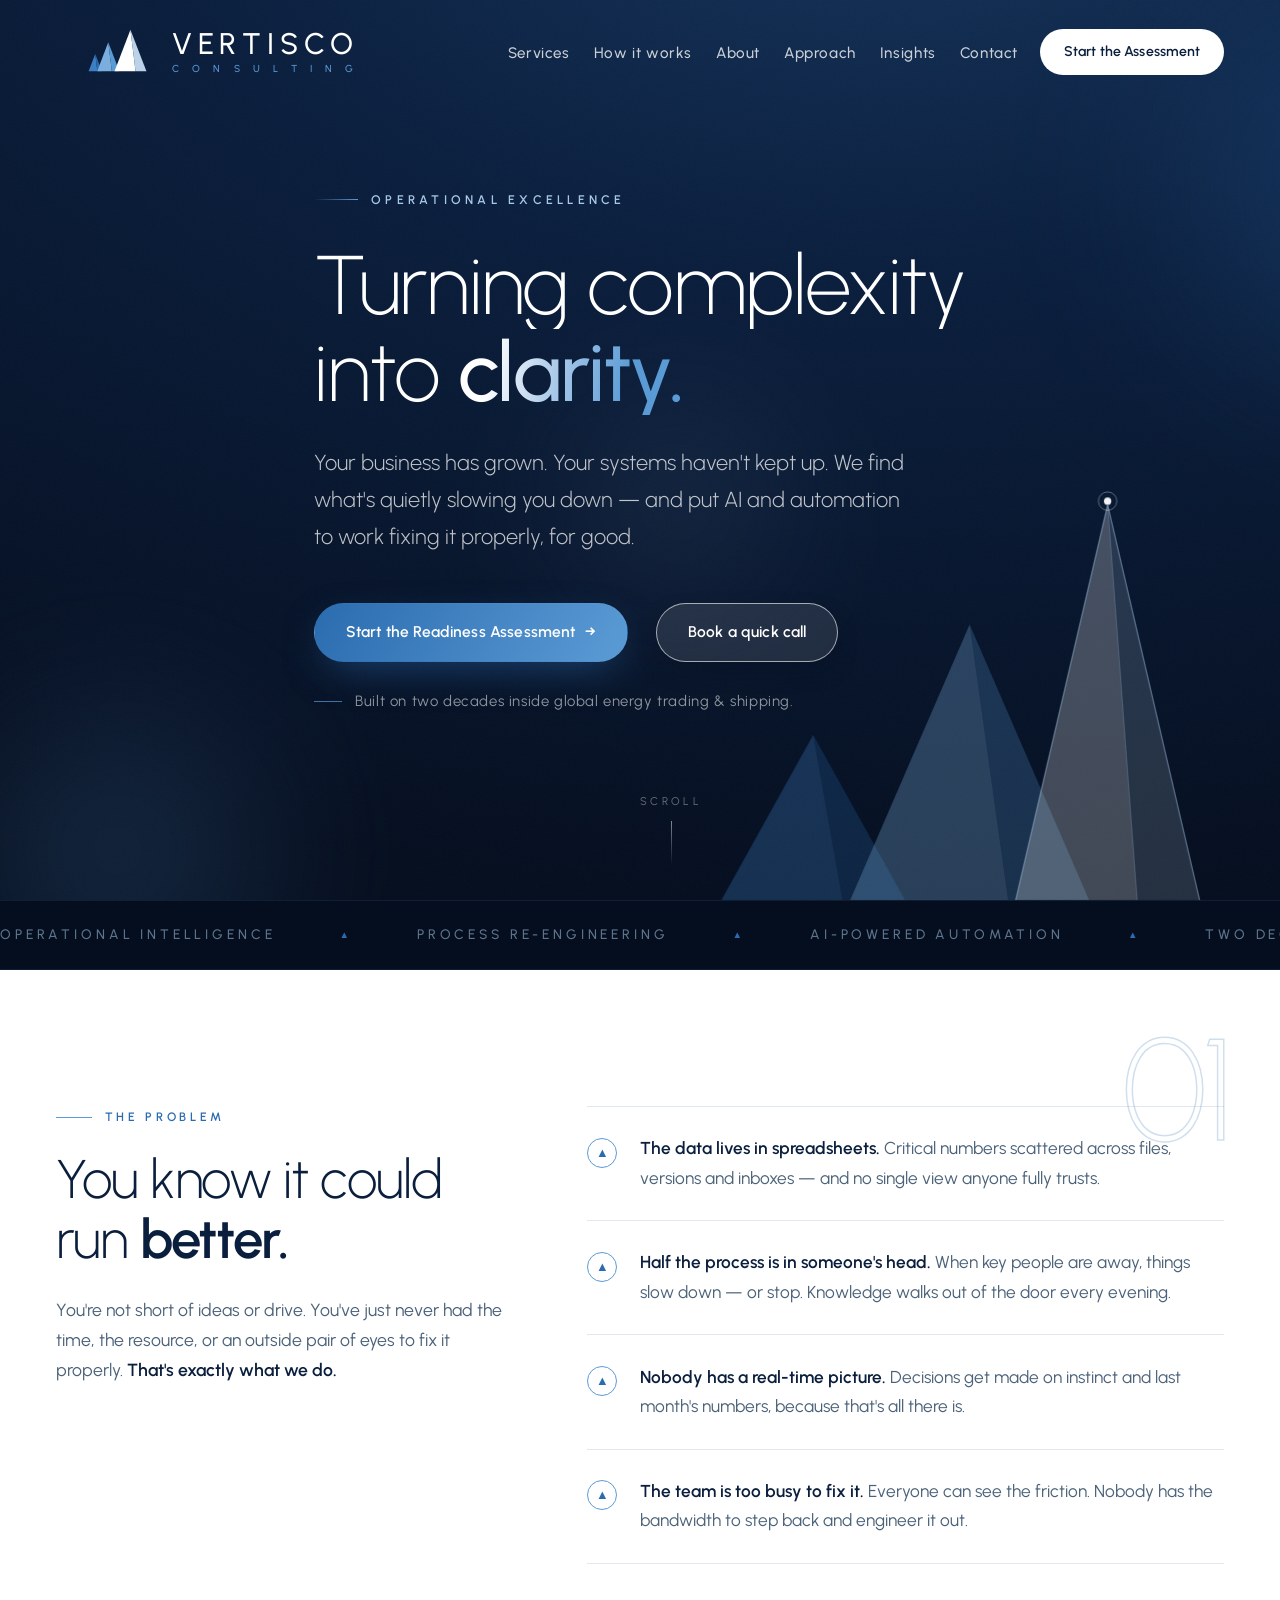
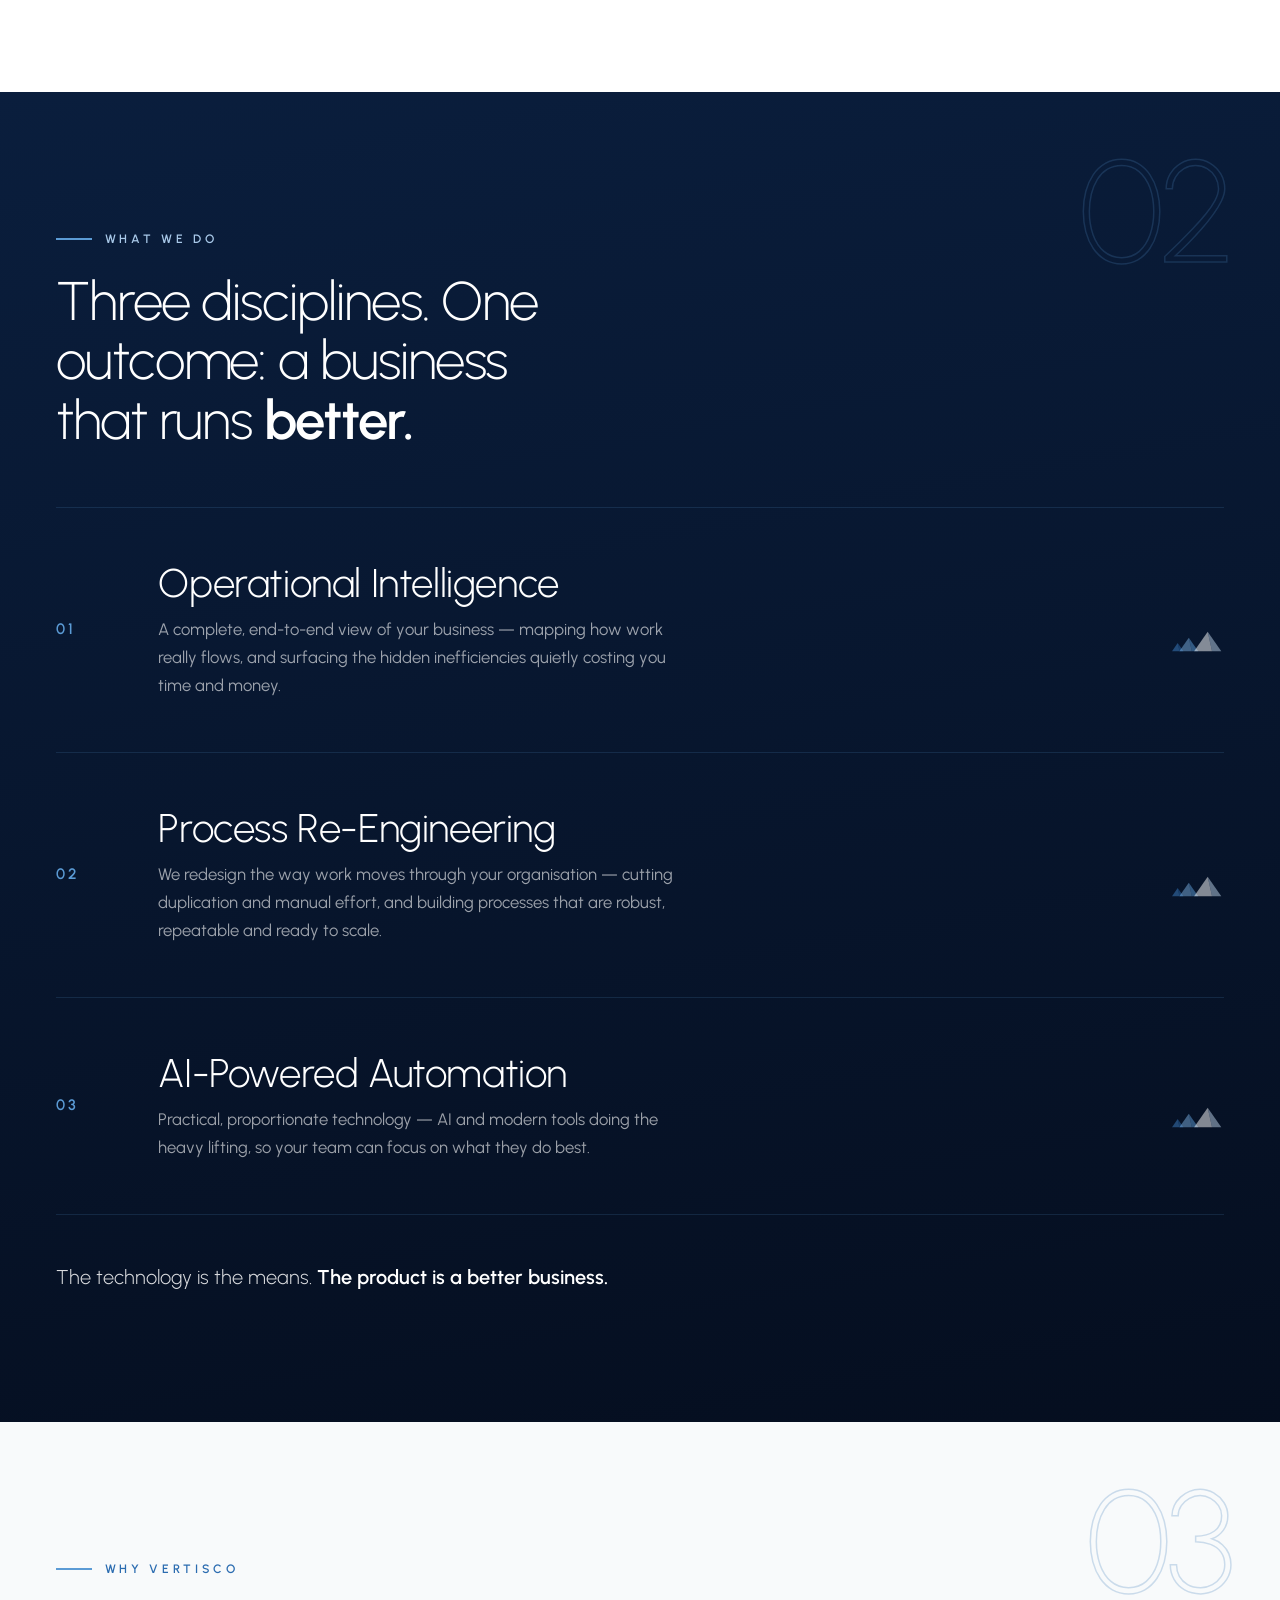
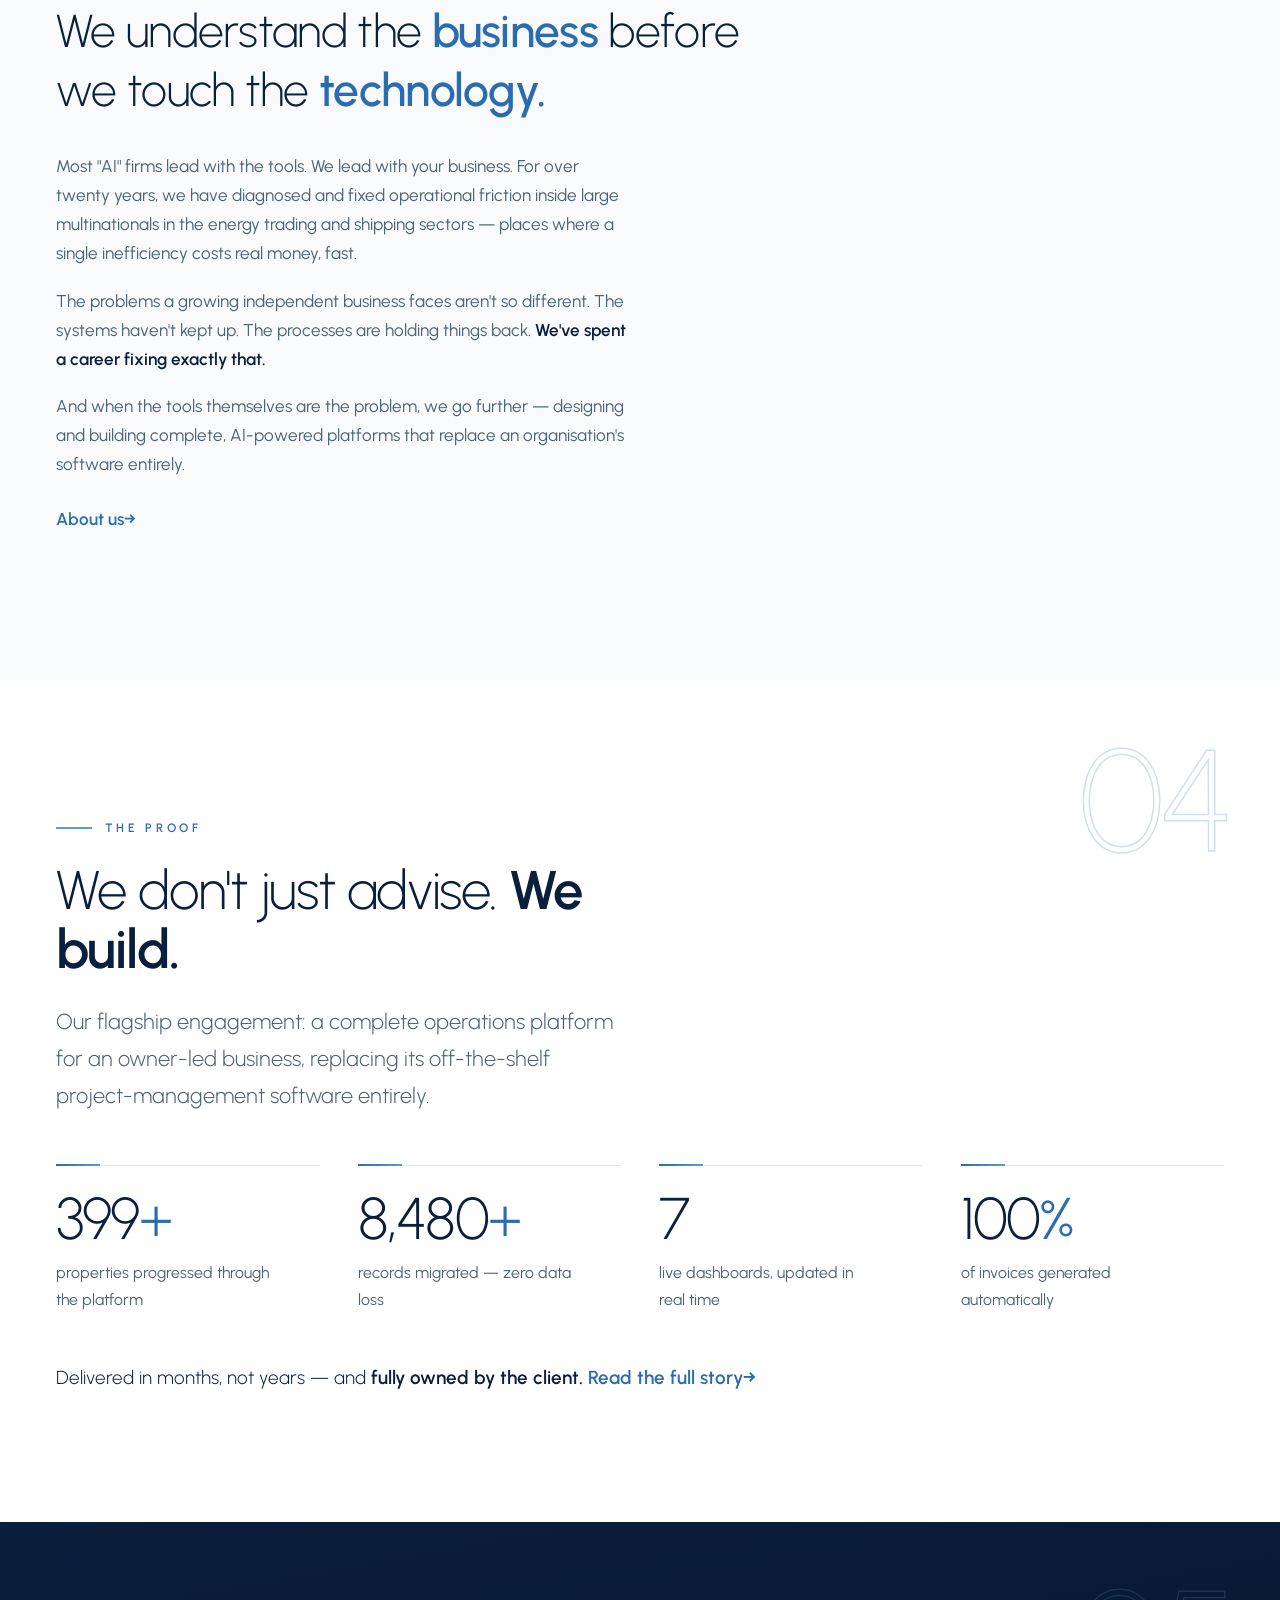
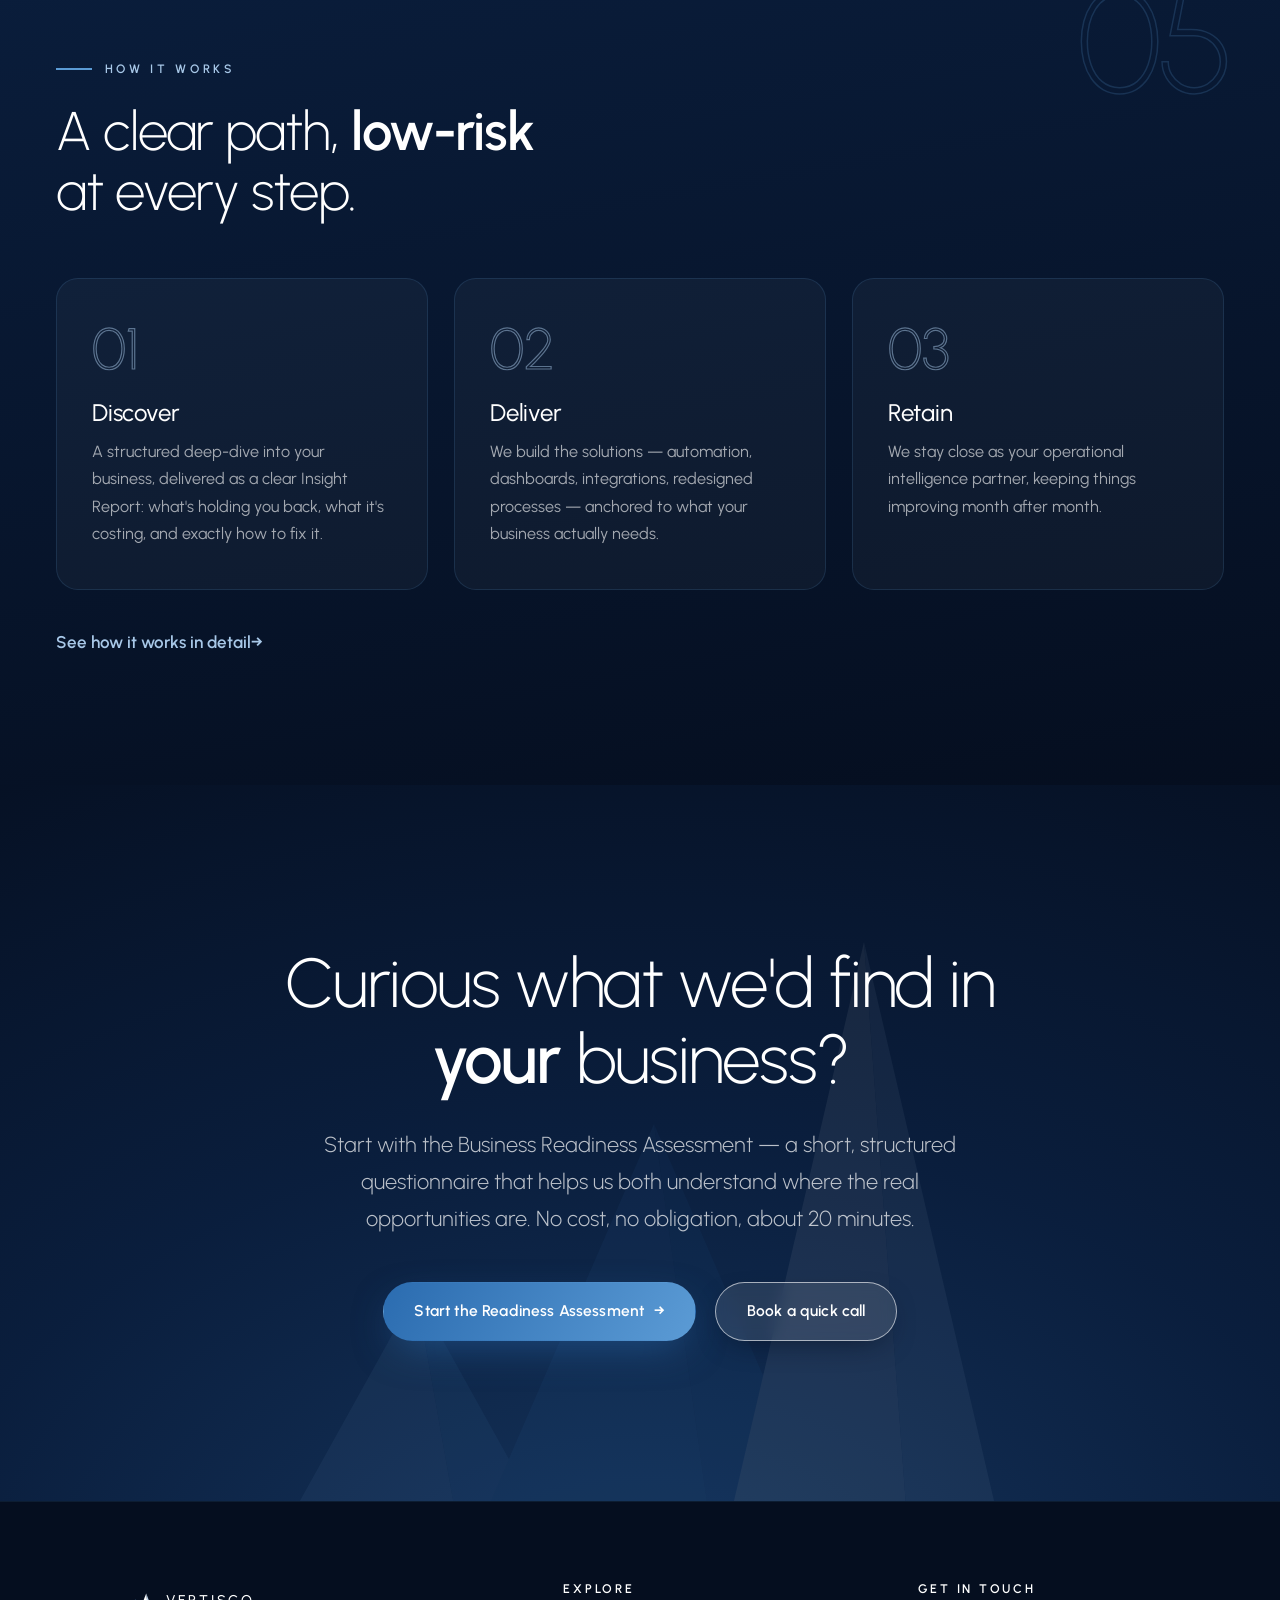
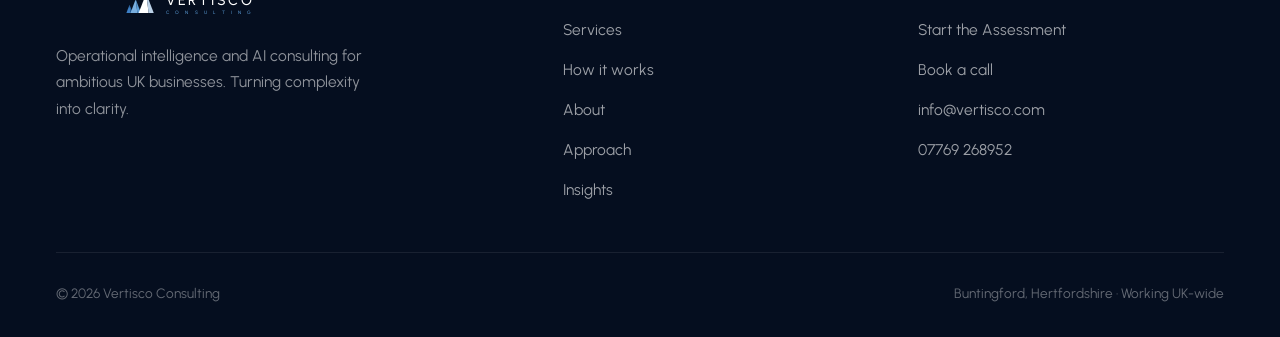
==== commit e08b098a: "Proof: audited flagship stats band on home, expanded flagship story, hero credibility line, assessme" ====
--- a/index.html
+++ b/index.html
@@ -21,7 +21,7 @@
 <link rel="preconnect" href="https://fonts.googleapis.com">
 <link rel="preconnect" href="https://fonts.gstatic.com" crossorigin>
 <link href="https://fonts.googleapis.com/css2?family=Urbanist:wght@200;300;400;500;600;700&display=swap" rel="stylesheet">
-<link rel="stylesheet" href="style.css?v=2">
+<link rel="stylesheet" href="style.css?v=3">
 <script type="application/ld+json">
 {
   "@context":"https://schema.org",
@@ -109,6 +109,7 @@
         <a class="btn btn-primary" href="start-here.html">Start the Readiness Assessment <span class="arrow">→</span></a>
         <a class="btn btn-outline" href="contact.html">Book a quick call</a>
       </div>
+      <p class="hero-cred fade-3">Built on two decades inside global energy trading &amp; shipping.</p>
     </div>
     <div class="scroll-cue" aria-hidden="true"><span>Scroll</span><span class="line"></span></div>
   </section>
@@ -156,7 +157,7 @@
           <span class="idx">01</span>
           <div>
             <h3>Operational Intelligence</h3>
-            <p>A holistic, end-to-end view of your business — mapping how work really flows, and surfacing the hidden inefficiencies quietly costing you time and money.</p>
+            <p>A complete, end-to-end view of your business — mapping how work really flows, and surfacing the hidden inefficiencies quietly costing you time and money.</p>
           </div>
           <svg class="peak" viewBox="0 0 64 56" aria-hidden="true"><polygon points="1.6,52 8.5,34 10.7,52" fill="#3D7FC4"/><polygon points="8.5,34 15.5,52 10.7,52" fill="#2B6CB0"/><polygon points="10.5,52 22,22 25.7,52" fill="#79AEDE"/><polygon points="22,22 33.5,52 25.7,52" fill="#5B9BD5"/><polygon points="28.5,52 45,9 50.3,52" fill="#FFFFFF"/><polygon points="45,9 61.6,52 50.3,52" fill="#BCD2E8"/></svg>
         </a>
@@ -196,9 +197,28 @@
     </div>
   </section>
 
-  <!-- 04 — HOW IT WORKS -->
+  <!-- 04 — THE PROOF -->
+  <section class="panel panel-light" id="proof">
+    <span class="sec-no" aria-hidden="true">04</span>
+    <div class="wrap">
+      <div class="rv" style="max-width:56ch">
+        <span class="eyebrow">The proof</span>
+        <h2>We don't just advise. <strong>We build.</strong></h2>
+        <p class="lede" style="margin-top:1.4rem">Our flagship engagement: a complete operations platform for an owner-led business, replacing its off-the-shelf project-management software entirely.</p>
+      </div>
+      <div class="stats">
+        <div class="stat rv"><span class="num"><span class="count" data-count="400">400</span><span class="suffix">+</span></span><p class="label">properties progressed through the platform</p></div>
+        <div class="stat rv rv-d1"><span class="num"><span class="count" data-count="8500" data-sep>8,500</span><span class="suffix">+</span></span><p class="label">records migrated — zero data loss</p></div>
+        <div class="stat rv rv-d2"><span class="num"><span class="count" data-count="7">7</span></span><p class="label">live dashboards, updated in real time</p></div>
+        <div class="stat rv rv-d3"><span class="num"><span class="count" data-count="100">100</span><span class="suffix">%</span></span><p class="label">of invoices generated automatically</p></div>
+      </div>
+      <p class="proof-outro rv">Delivered in months, not years — and <strong>fully owned by the client.</strong> <a class="text-link" href="services.html#flagship">Read the full story</a></p>
+    </div>
+  </section>
+
+  <!-- 05 — HOW IT WORKS -->
   <section class="panel panel-dark">
-    <span class="sec-no" aria-hidden="true">04</span>
+    <span class="sec-no" aria-hidden="true">05</span>
     <div class="wrap">
       <div class="rv" style="max-width:48ch;margin-bottom:3.5rem">
         <span class="eyebrow">How it works</span>
@@ -302,6 +322,21 @@
     },{threshold:.12,rootMargin:'0px 0px -60px 0px'});
     document.querySelectorAll('.rv').forEach(function(el){io.observe(el)});
   } else { document.querySelectorAll('.rv').forEach(function(el){el.classList.add('in')}); }
+  /* Count-up animation for the proof band stats */
+  var cnt=document.querySelectorAll('.count[data-count]');
+  function setFinal(el){var n=parseInt(el.getAttribute('data-count'),10);el.textContent=el.hasAttribute('data-sep')?n.toLocaleString('en-GB'):String(n);}
+  if('IntersectionObserver' in window && !matchMedia('(prefers-reduced-motion: reduce)').matches){
+    var co=new IntersectionObserver(function(es){
+      es.forEach(function(e){
+        if(!e.isIntersecting)return; co.unobserve(e.target);
+        var el=e.target,end=parseInt(el.getAttribute('data-count'),10),sep=el.hasAttribute('data-sep'),t0=null,dur=1500;
+        function tick(ts){if(!t0)t0=ts;var p=Math.min((ts-t0)/dur,1),v=Math.round(end*(1-Math.pow(1-p,3)));
+          el.textContent=sep?v.toLocaleString('en-GB'):String(v);if(p<1)requestAnimationFrame(tick);}
+        requestAnimationFrame(tick);
+      });
+    },{threshold:.5});
+    cnt.forEach(function(el){co.observe(el)});
+  } else { cnt.forEach(setFinal); }
 })();
 </script>
 </body>
--- a/style.css
+++ b/style.css
@@ -423,6 +423,18 @@
 .asm-error.show{display:block}
 .asm-privacy{font-size:.85rem;color:var(--slate);margin-top:1.4rem;text-align:center}
 
+/* ---------- Proof / stats band ---------- */
+.hero-cred{margin-top:1.7rem;font-size:.93rem;color:rgba(255,255,255,.55);letter-spacing:.04em;display:flex;align-items:center;gap:.8rem}
+.hero-cred::before{content:"";width:28px;height:1px;background:rgba(91,155,213,.7);flex-shrink:0}
+.stats{display:grid;grid-template-columns:repeat(4,1fr);gap:clamp(1.6rem,3vw,2.8rem);margin-top:3.2rem}
+.stat{border-top:1.5px solid var(--divider);padding-top:1.5rem;position:relative}
+.stat::before{content:"";position:absolute;top:-1.5px;left:0;width:44px;height:1.5px;background:linear-gradient(90deg,var(--vertisco),var(--signal))}
+.stat .num{font-size:clamp(2.5rem,4.6vw,4rem);font-weight:250;line-height:1;letter-spacing:-.03em;color:var(--midnight);display:flex;align-items:baseline}
+.stat .suffix{color:var(--vertisco);font-weight:300}
+.stat .label{margin-top:.7rem;font-size:.99rem;color:var(--body);max-width:24ch}
+.proof-outro{margin-top:3rem;font-size:1.18rem;font-weight:300;color:var(--midnight)}
+#flagship{scroll-margin-top:130px}
+
 /* ---------- Reduced motion ---------- */
 @media (prefers-reduced-motion:reduce){
   .rv,.kicker,.hero-cta,.scroll-cue,.fade-1,.fade-2,.fade-3{opacity:1;transform:none;transition:none;animation:none}
@@ -453,6 +465,7 @@
   .disc-row .peak{display:none}
   .footer-top{grid-template-columns:1fr}
   .sec-no{font-size:clamp(3.4rem,10vw,5rem)}
+  .stats{grid-template-columns:repeat(2,1fr)}
 }
 @media (max-width:1340px){
   .nav-links{gap:1.5rem}
@@ -479,4 +492,5 @@
   .asm-row{grid-template-columns:1fr}
   .asm-nav .btn{padding:.75rem 1.1rem}
   .hero .wrap{padding-top:110px}
-}
+  .stat .num{font-size:2.2rem}
+}
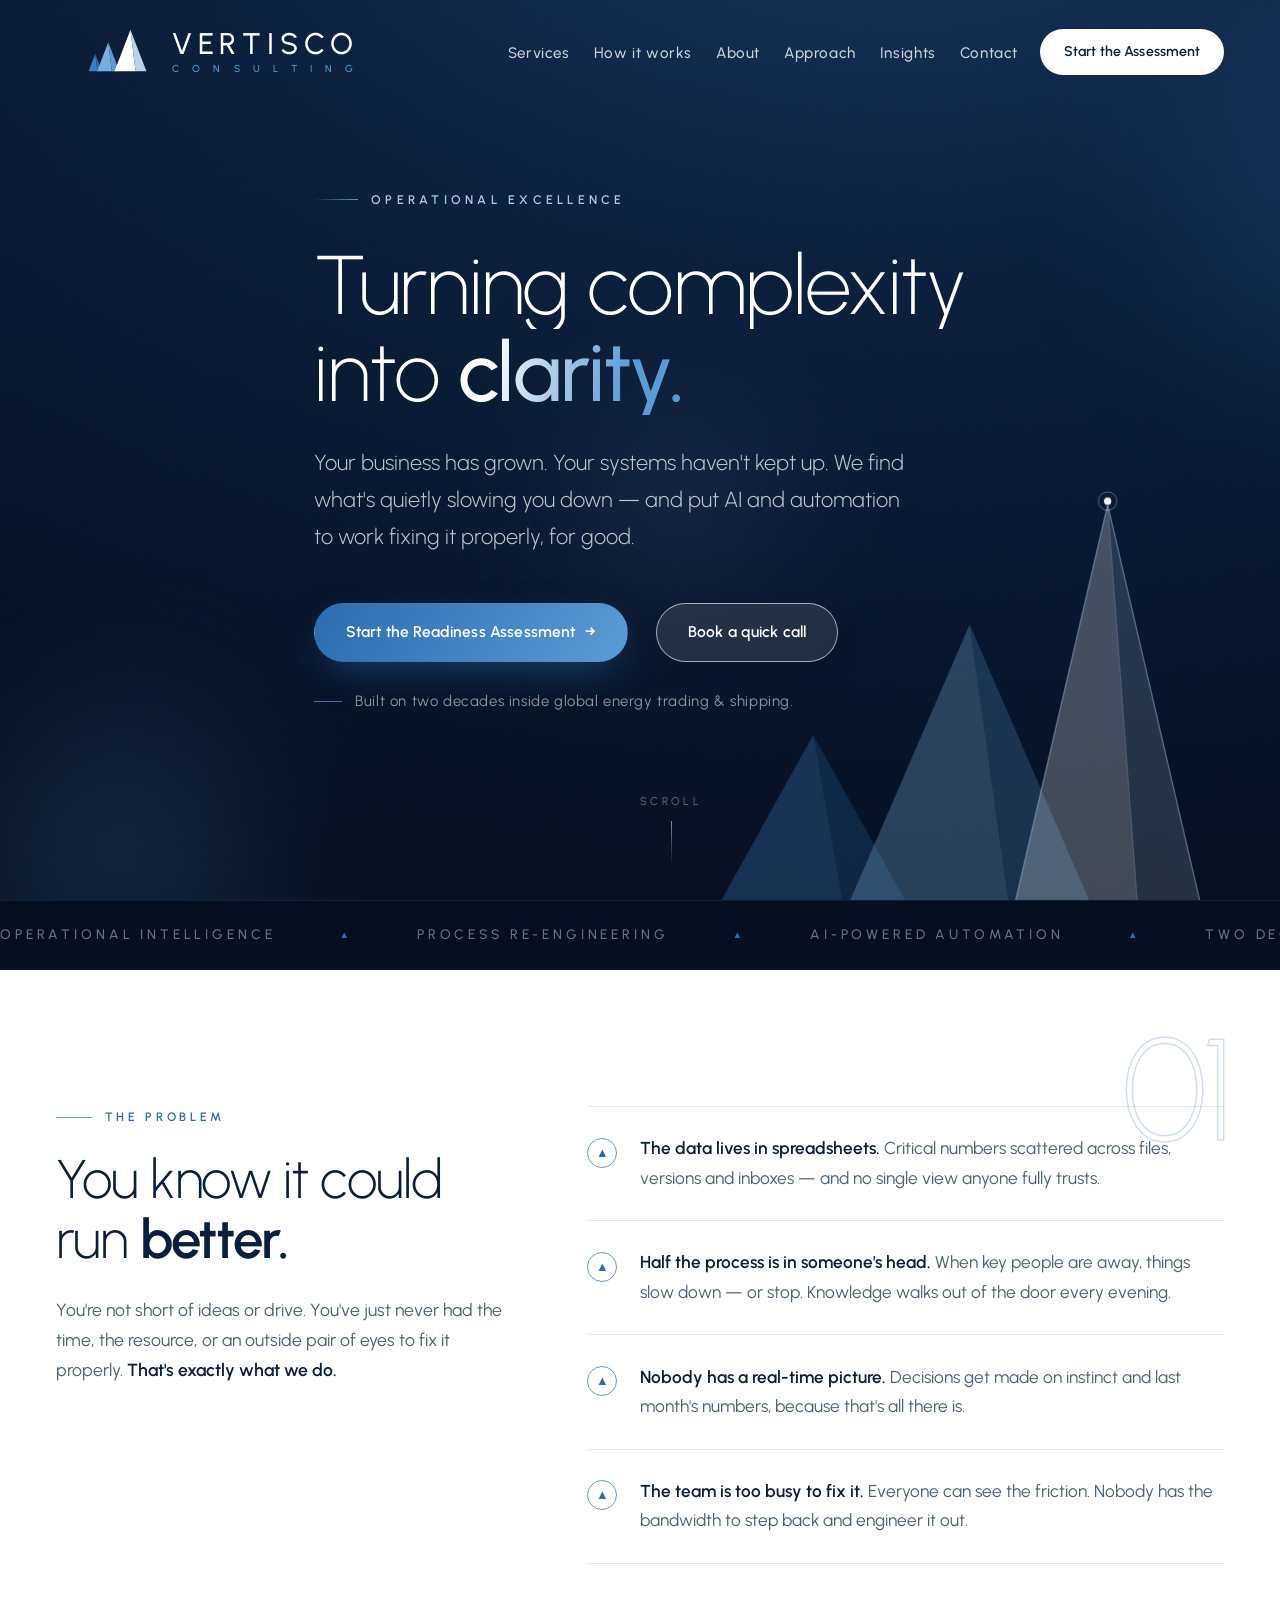
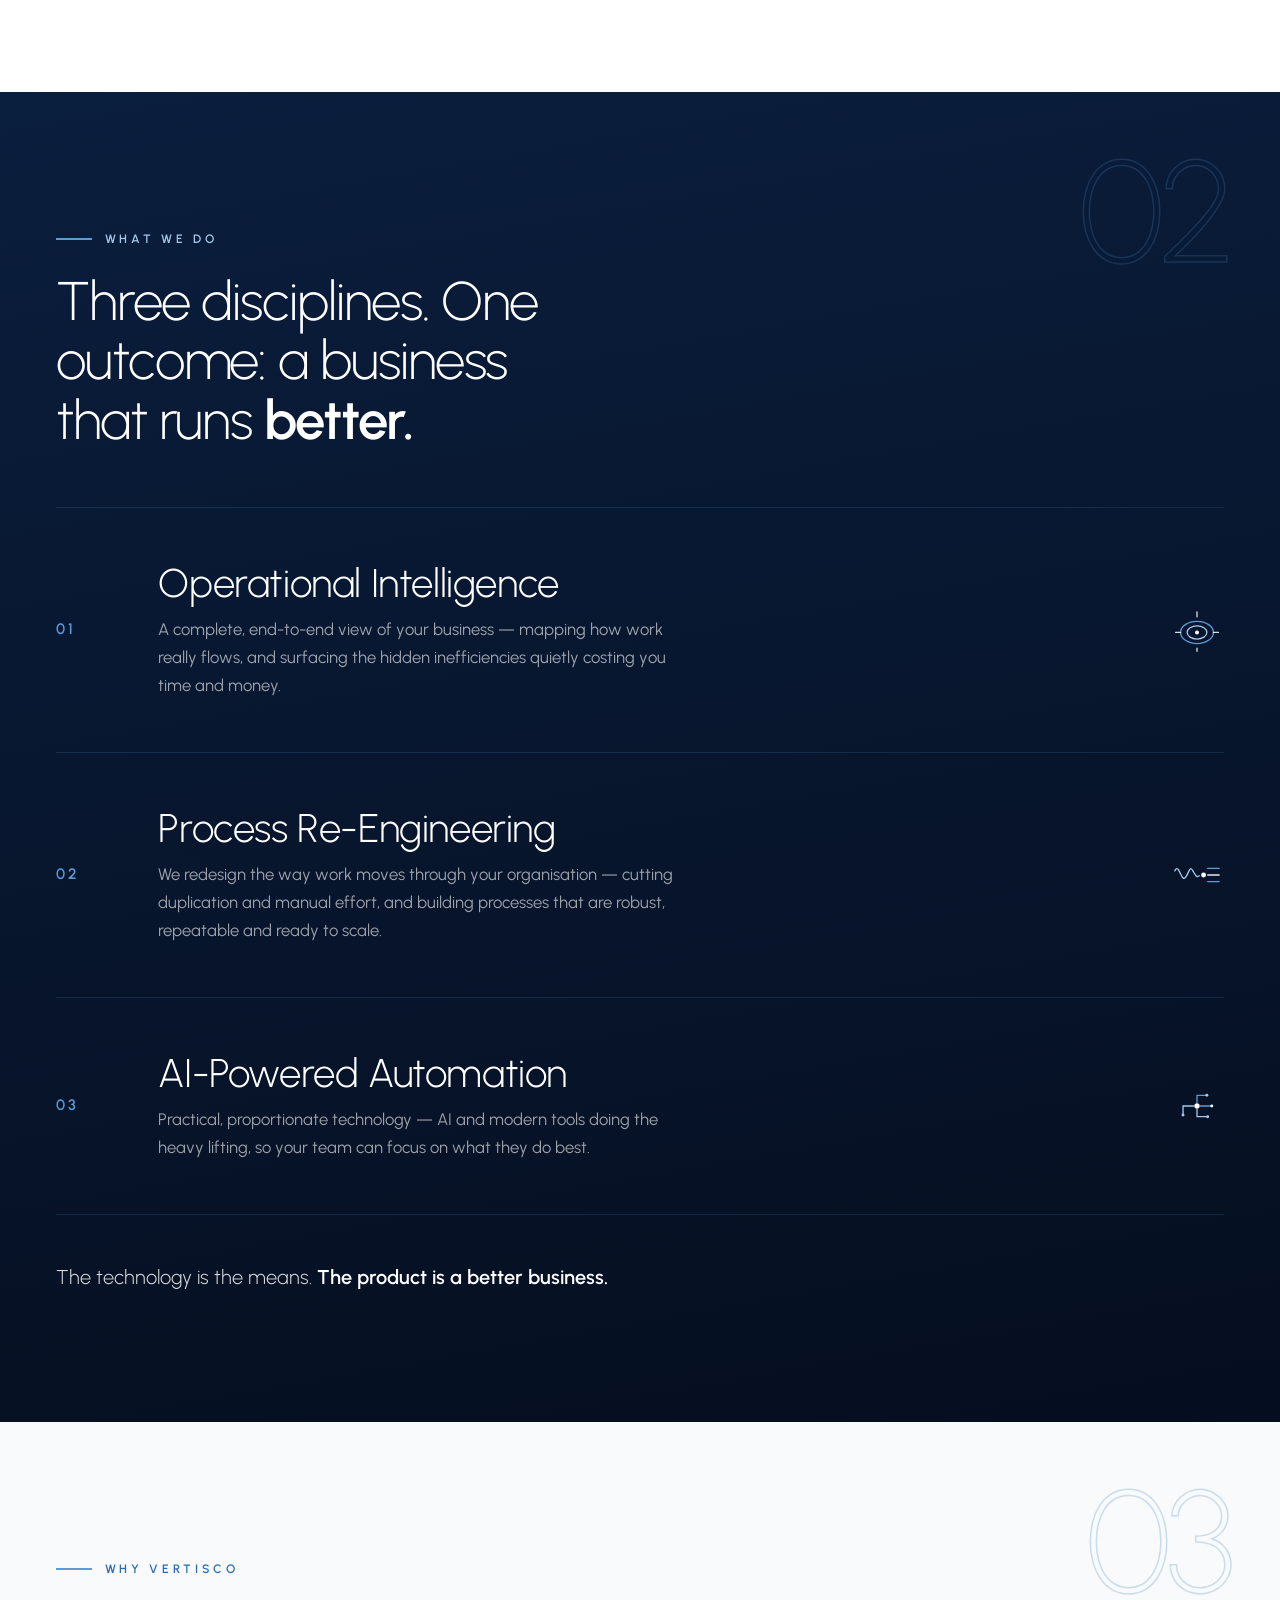
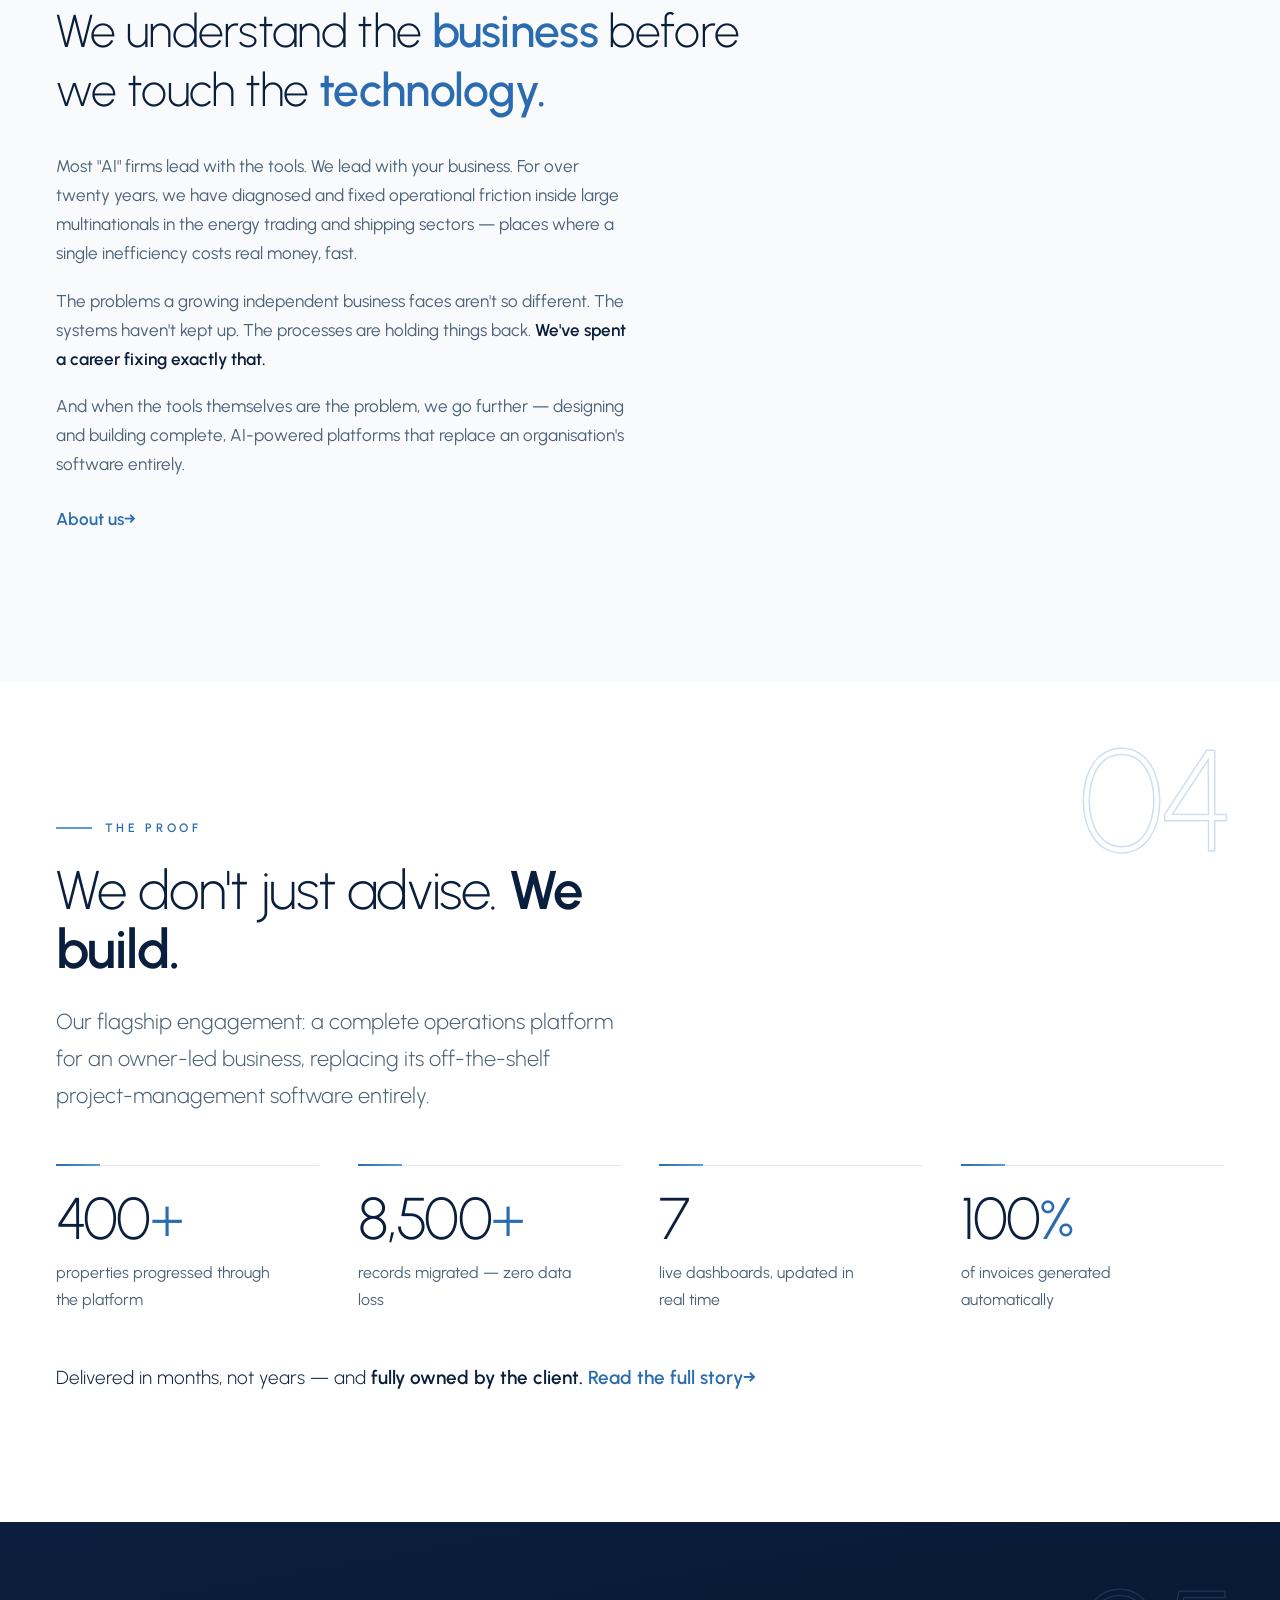
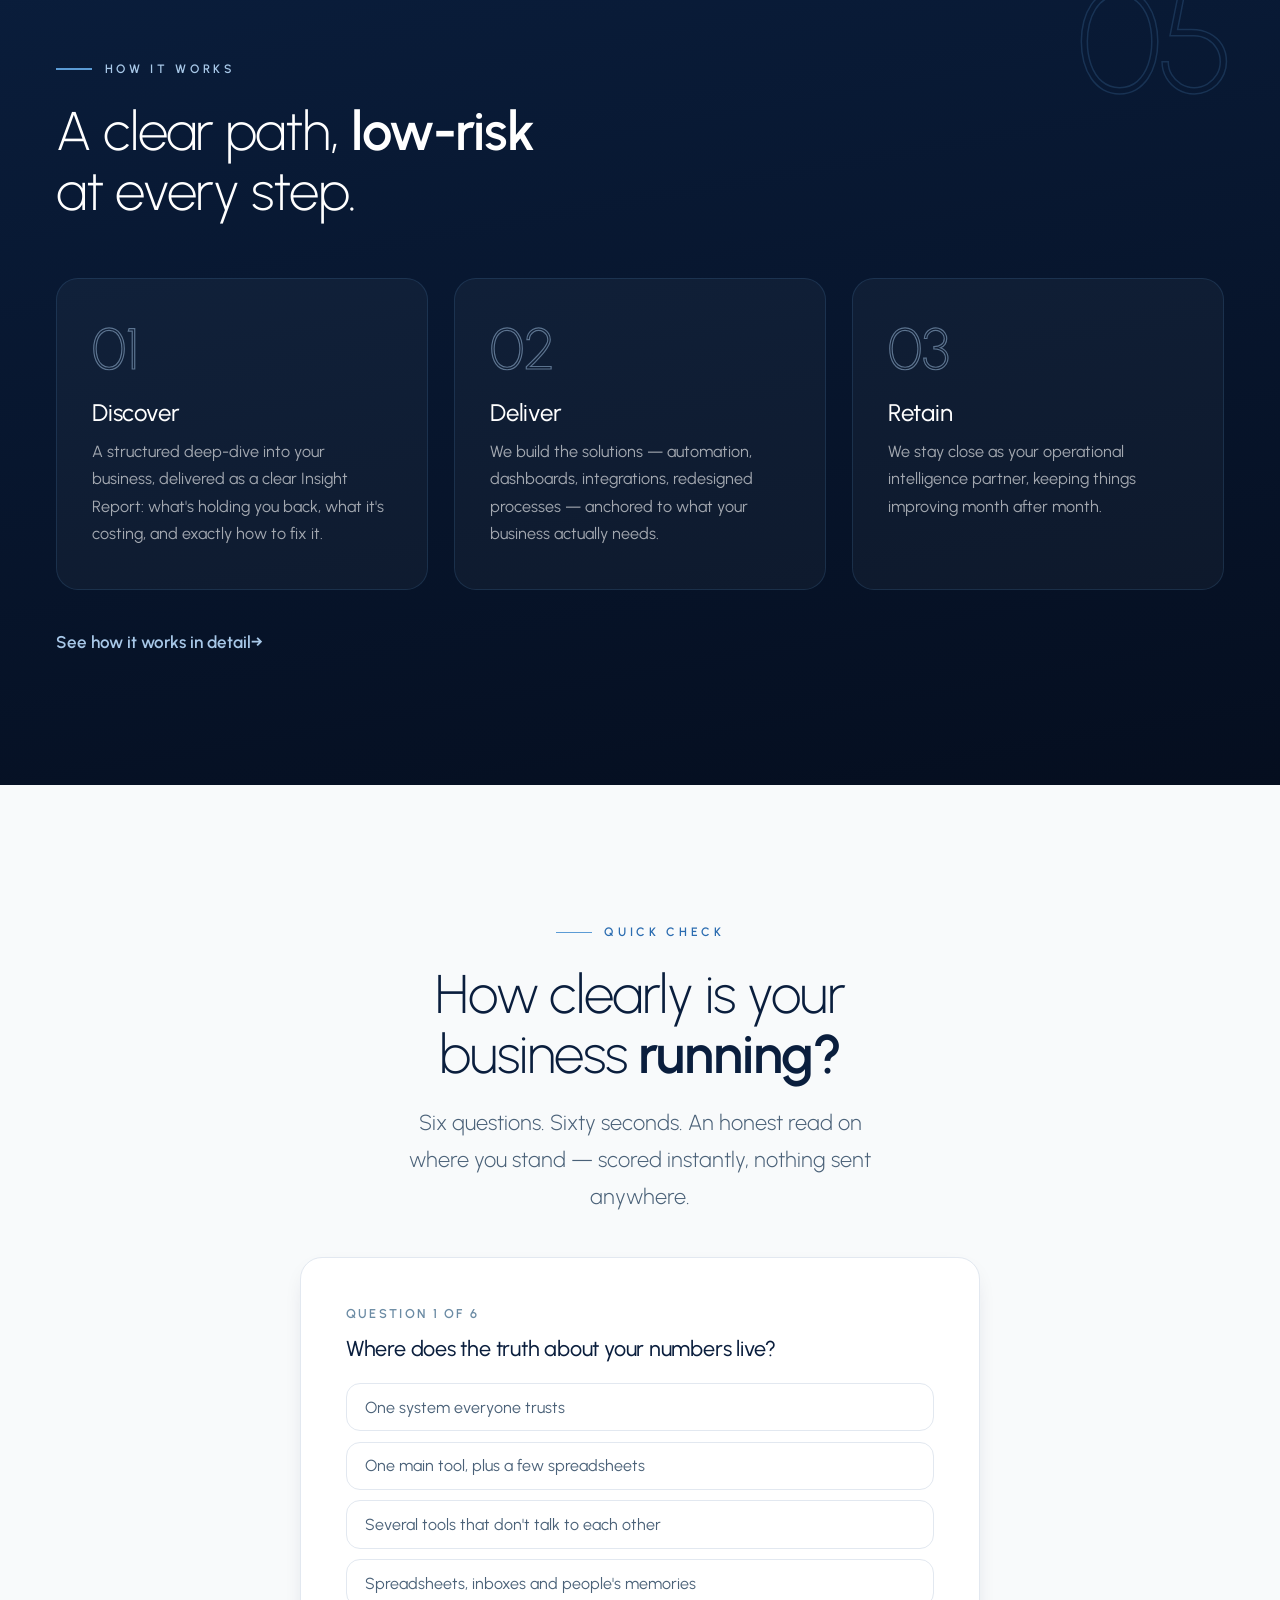
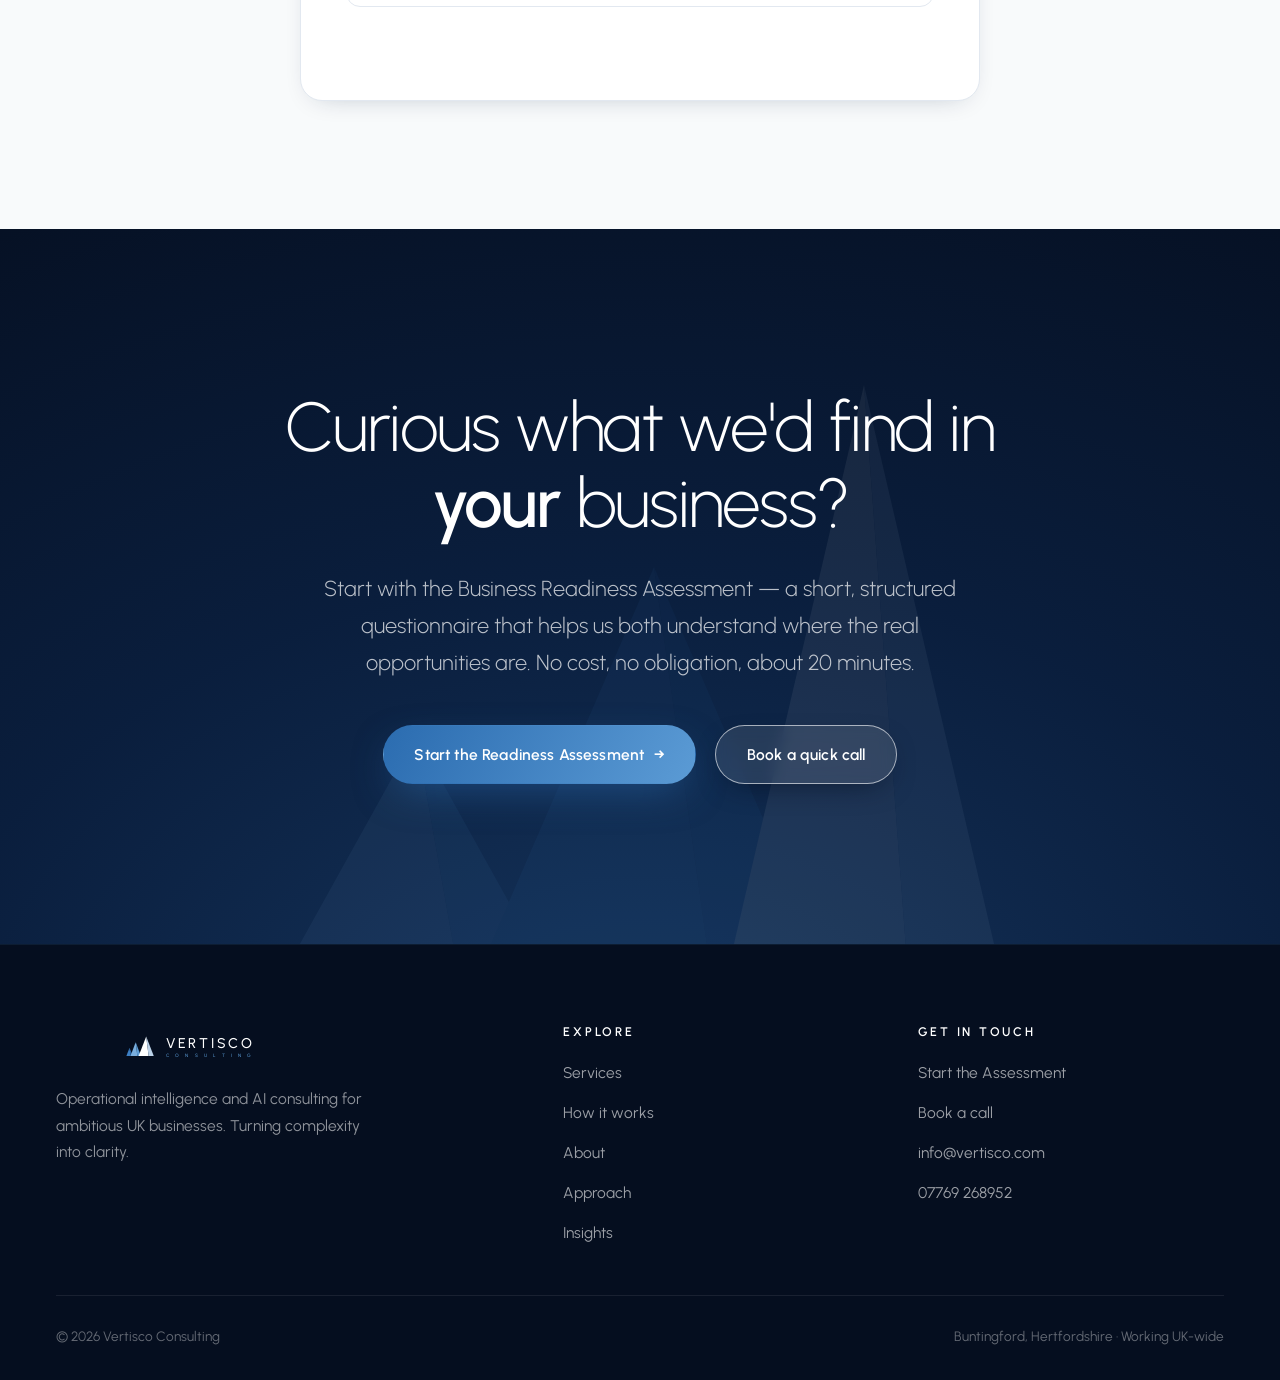
==== commit a5b60eb5: "Round 2: bespoke animated discipline motifs (contour/flow/circuit), scroll-drawn journey line, hero " ====
--- a/index.html
+++ b/index.html
@@ -21,7 +21,7 @@
 <link rel="preconnect" href="https://fonts.googleapis.com">
 <link rel="preconnect" href="https://fonts.gstatic.com" crossorigin>
 <link href="https://fonts.googleapis.com/css2?family=Urbanist:wght@200;300;400;500;600;700&display=swap" rel="stylesheet">
-<link rel="stylesheet" href="style.css?v=3">
+<link rel="stylesheet" href="style.css?v=4">
 <script type="application/ld+json">
 {
   "@context":"https://schema.org",
@@ -159,7 +159,7 @@
             <h3>Operational Intelligence</h3>
             <p>A complete, end-to-end view of your business — mapping how work really flows, and surfacing the hidden inefficiencies quietly costing you time and money.</p>
           </div>
-          <svg class="peak" viewBox="0 0 64 56" aria-hidden="true"><polygon points="1.6,52 8.5,34 10.7,52" fill="#3D7FC4"/><polygon points="8.5,34 15.5,52 10.7,52" fill="#2B6CB0"/><polygon points="10.5,52 22,22 25.7,52" fill="#79AEDE"/><polygon points="22,22 33.5,52 25.7,52" fill="#5B9BD5"/><polygon points="28.5,52 45,9 50.3,52" fill="#FFFFFF"/><polygon points="45,9 61.6,52 50.3,52" fill="#BCD2E8"/></svg>
+          <svg class="peak motif" viewBox="0 0 64 56" aria-hidden="true"><g fill="none" stroke-linecap="round" stroke-width="1.6"><path class="mp" pathLength="1" stroke="#5B9BD5" d="M32 44.5c-11 0-20-6-20-13.5S21 17.5 32 17.5s20 6 20 13.5-9 13.5-20 13.5Z"/><path class="mp" pathLength="1" stroke="#A8C8E8" d="M32 39c-6.6 0-12-3.6-12-8s5.4-8 12-8 12 3.6 12 8-5.4 8-12 8Z"/><path class="mp" pathLength="1" stroke="#FFFFFF" opacity=".85" d="M32 6v6M32 50v4M6 31h6M52 31h6"/></g><circle class="md" cx="32" cy="31" r="2.4" fill="#FFFFFF"/></svg>
         </a>
         <a class="disc-row rv" href="services.html">
           <span class="idx">02</span>
@@ -167,7 +167,7 @@
             <h3>Process Re-Engineering</h3>
             <p>We redesign the way work moves through your organisation — cutting duplication and manual effort, and building processes that are robust, repeatable and ready to scale.</p>
           </div>
-          <svg class="peak" viewBox="0 0 64 56" aria-hidden="true"><polygon points="1.6,52 8.5,34 10.7,52" fill="#3D7FC4"/><polygon points="8.5,34 15.5,52 10.7,52" fill="#2B6CB0"/><polygon points="10.5,52 22,22 25.7,52" fill="#79AEDE"/><polygon points="22,22 33.5,52 25.7,52" fill="#5B9BD5"/><polygon points="28.5,52 45,9 50.3,52" fill="#FFFFFF"/><polygon points="45,9 61.6,52 50.3,52" fill="#BCD2E8"/></svg>
+          <svg class="peak motif" viewBox="0 0 64 56" aria-hidden="true"><g fill="none" stroke-linecap="round" stroke-width="1.6"><path class="mp" pathLength="1" stroke="#A8C8E8" d="M5 23c5-11 8 15 13 8s5-15 9-8 5 8 8 6"/><path class="mp" pathLength="1" stroke="#5B9BD5" d="M45 20h14"/><path class="mp" pathLength="1" stroke="#FFFFFF" opacity=".9" d="M45 28h14"/><path class="mp" pathLength="1" stroke="#5B9BD5" d="M45 36h14"/></g><circle class="md" cx="40" cy="28" r="3" fill="#FFFFFF"/></svg>
         </a>
         <a class="disc-row rv" href="services.html">
           <span class="idx">03</span>
@@ -175,7 +175,7 @@
             <h3>AI-Powered Automation</h3>
             <p>Practical, proportionate technology — AI and modern tools doing the heavy lifting, so your team can focus on what they do best.</p>
           </div>
-          <svg class="peak" viewBox="0 0 64 56" aria-hidden="true"><polygon points="1.6,52 8.5,34 10.7,52" fill="#3D7FC4"/><polygon points="8.5,34 15.5,52 10.7,52" fill="#2B6CB0"/><polygon points="10.5,52 22,22 25.7,52" fill="#79AEDE"/><polygon points="22,22 33.5,52 25.7,52" fill="#5B9BD5"/><polygon points="28.5,52 45,9 50.3,52" fill="#FFFFFF"/><polygon points="45,9 61.6,52 50.3,52" fill="#BCD2E8"/></svg>
+          <svg class="peak motif" viewBox="0 0 64 56" aria-hidden="true"><g fill="none" stroke-linecap="round" stroke-width="1.6"><path class="mp" pathLength="1" stroke="#5B9BD5" d="M32 24v-9h12"/><path class="mp" pathLength="1" stroke="#A8C8E8" d="M28 28H15v11"/><path class="mp" pathLength="1" stroke="#A8C8E8" d="M32 32v9h13"/><path class="mp" pathLength="1" stroke="#5B9BD5" d="M36 28h14"/></g><circle class="md" cx="32" cy="28" r="3.2" fill="#FFFFFF"/><circle class="me" cx="44" cy="15" r="1.8" fill="#A8C8E8"/><circle class="me" cx="15" cy="39" r="1.8" fill="#A8C8E8"/><circle class="me" cx="45" cy="41" r="1.8" fill="#A8C8E8"/><circle class="me" cx="50" cy="28" r="1.8" fill="#FFFFFF"/></svg>
         </a>
       </div>
       <p class="disc-outro rv">The technology is the means. <strong>The product is a better business.</strong></p>
@@ -242,6 +242,37 @@
         </div>
       </div>
       <p class="rv" style="margin-top:2.4rem"><a class="text-link" href="how-it-works.html">See how it works in detail</a></p>
+    </div>
+  </section>
+
+  <!-- QUICK SCORE -->
+  <section class="panel panel-soft" id="score">
+    <div class="wrap">
+      <div class="center rv" style="max-width:48ch;margin:0 auto 2.6rem">
+        <span class="eyebrow" style="justify-content:center">Quick check</span>
+        <h2>How clearly is your business <strong>running?</strong></h2>
+        <p class="lede" style="margin:1.2rem auto 0">Six questions. Sixty seconds. An honest read on where you stand — scored instantly, nothing sent anywhere.</p>
+      </div>
+      <div class="mini rv" id="mini">
+        <div id="mqWrap" aria-live="polite">
+          <p class="mini-count" id="mqCount">Question 1 of 6</p>
+          <h3 id="mqText"></h3>
+          <div id="mqOpts"></div>
+          <button class="mini-back" id="mqBack" type="button">&larr; Back</button>
+        </div>
+        <div class="mini-result" id="mqResult" hidden>
+          <div class="ring-wrap" aria-hidden="true">
+            <svg class="ring" viewBox="0 0 120 120"><circle class="track" cx="60" cy="60" r="54"/><circle class="fill" id="mqRing" cx="60" cy="60" r="54"/></svg>
+            <div class="ring-num"><span id="mqScore">0</span><span class="ring-pc">%</span></div>
+          </div>
+          <h3 id="mqBand"></h3>
+          <p id="mqVerdict"></p>
+          <div class="mini-cta">
+            <a class="btn btn-primary" href="start-here.html">Get the full picture — start the Assessment <span class="arrow">→</span></a>
+            <button class="btn btn-ghost" id="mqRetry" type="button">Retake</button>
+          </div>
+        </div>
+      </div>
     </div>
   </section>
 
@@ -337,6 +368,59 @@
     },{threshold:.5});
     cnt.forEach(function(el){co.observe(el)});
   } else { cnt.forEach(setFinal); }
+  /* Subtle hero parallax (desktop, motion allowed) */
+  var hm=document.querySelector('.hero-mark');
+  if(hm && matchMedia('(min-width:981px)').matches && !matchMedia('(prefers-reduced-motion: reduce)').matches){
+    addEventListener('scroll',function(){var y=scrollY;if(y<innerHeight*1.3)hm.style.transform='translateY('+(y*.16)+'px)';},{passive:true});
+  }
+  /* Mini readiness score */
+  var MQ=[
+    {q:"Where does the truth about your numbers live?",o:[["One system everyone trusts",3],["One main tool, plus a few spreadsheets",2],["Several tools that don't talk to each other",1],["Spreadsheets, inboxes and people's memories",0]]},
+    {q:"If your most important person was away for a month, what would happen?",o:[["Nothing would slow down",3],["A few things would wobble",2],["Several processes would stall",1],["We'd be in real trouble",0]]},
+    {q:"How current is the picture you make decisions on?",o:[["Live — I can see today",3],["This week's numbers",2],["Last month's numbers",1],["Honestly — gut feel",0]]},
+    {q:"How much of your team's day goes on re-typing, copying or chasing?",o:[["Almost none",3],["Under an hour each",2],["A couple of hours each",1],["Some days it's most of the job",0]]},
+    {q:"Month-end invoicing and admin is…",o:[["Automatic — it just happens",3],["Quick, but manual",2],["A slog we've accepted",1],["A week we all dread",0]]},
+    {q:"When something goes wrong, you usually find out…",o:[["Immediately, from the system",3],["Same day, from the team",2],["When a customer tells us",1],["Weeks later, in the numbers",0]]}
+  ];
+  function band(p){return p>=80?["Running clear.","You're running clearer than most businesses we meet. The gains now are at the edges — targeted automation, earlier warning signals, and time back where it still leaks. A fresh pair of eyes usually finds a few."]:p>=55?["Solid — with leaks.","The fundamentals work, but a handful of frictions are quietly taxing every week. In our experience, these are the fastest paybacks to find and fix."]:p>=30?["Strained.","The business has outgrown its systems, and your team is absorbing the gap every day. There's significant time and clarity to claw back — and it tends to come back quickly."]:["Running blind.","Decisions on instinct, knowledge in heads, hours lost to admin. This is exactly the situation our Discovery Sprint was built for — and where the biggest, fastest wins live."]}
+  var wrap=document.getElementById('mqWrap');
+  if(wrap){
+    var qt=document.getElementById('mqText'),opts=document.getElementById('mqOpts'),qc=document.getElementById('mqCount'),
+        mb=document.getElementById('mqBack'),res=document.getElementById('mqResult'),ring=document.getElementById('mqRing'),
+        sc=document.getElementById('mqScore'),bd=document.getElementById('mqBand'),vd=document.getElementById('mqVerdict'),
+        retry=document.getElementById('mqRetry'),ans=[],qi=0,C=339.292,answered=false;
+    var renderQ=function(){
+      qc.textContent='Question '+(qi+1)+' of '+MQ.length;
+      qt.textContent=MQ[qi].q; opts.innerHTML='';
+      MQ[qi].o.forEach(function(o,k){
+        var b=document.createElement('button'); b.type='button'; b.className='mini-opt'+(ans[qi]===k?' sel':''); b.textContent=o[0];
+        b.addEventListener('click',function(){
+          if(!answered){answered=true;if(typeof gtag==='function')gtag('event','miniscore_start');}
+          ans[qi]=k; b.classList.add('sel');
+          setTimeout(function(){ if(qi<MQ.length-1){qi++;renderQ();} else finishQ(); },240);
+        });
+        opts.appendChild(b);
+      });
+      mb.style.visibility=qi===0?'hidden':'visible';
+    };
+    var finishQ=function(){
+      var total=0; ans.forEach(function(k,n){total+=MQ[n].o[k][1]});
+      var pct=Math.round(total/(MQ.length*3)*100), b=band(pct);
+      wrap.hidden=true; res.hidden=false;
+      bd.textContent=b[0]; vd.textContent=b[1];
+      if(typeof gtag==='function')gtag('event','miniscore_complete',{score:pct,band:b[0]});
+      var rm=matchMedia('(prefers-reduced-motion: reduce)').matches;
+      requestAnimationFrame(function(){requestAnimationFrame(function(){
+        ring.style.strokeDashoffset=String(C*(1-pct/100));
+        if(rm){sc.textContent=pct;return;}
+        var t0=null;function tk(ts){if(!t0)t0=ts;var p=Math.min((ts-t0)/1400,1);sc.textContent=Math.round(pct*(1-Math.pow(1-p,3)));if(p<1)requestAnimationFrame(tk);}
+        requestAnimationFrame(tk);
+      });});
+    };
+    mb.addEventListener('click',function(){if(qi>0){qi--;renderQ();}});
+    retry.addEventListener('click',function(){ans=[];qi=0;res.hidden=true;wrap.hidden=false;ring.style.strokeDashoffset=C;sc.textContent='0';renderQ();});
+    renderQ();
+  }
 })();
 </script>
 </body>
--- a/style.css
+++ b/style.css
@@ -435,6 +435,44 @@
 .proof-outro{margin-top:3rem;font-size:1.18rem;font-weight:300;color:var(--midnight)}
 #flagship{scroll-margin-top:130px}
 
+/* ---------- Discipline motifs (line-art, drawn on reveal) ---------- */
+.motif{overflow:visible}
+.motif .mp{stroke-dasharray:1;stroke-dashoffset:1;transition:stroke-dashoffset 1.1s var(--ease-out)}
+.motif .mp:nth-of-type(2){transition-delay:.15s}
+.motif .mp:nth-of-type(3){transition-delay:.3s}
+.motif .mp:nth-of-type(4){transition-delay:.45s}
+.motif .md,.motif .me{opacity:0;transform:scale(.3);transform-origin:center;transform-box:fill-box;transition:opacity .5s var(--ease),transform .5s var(--ease)}
+.in .motif .mp{stroke-dashoffset:0}
+.in .motif .md,.in .motif .me{opacity:1;transform:scale(1);transition-delay:.7s}
+.disc-row:hover .motif .md,.feature:hover .motif .md{transform:scale(1.5);transition-delay:0s}
+.feature-media .motif g{stroke-width:1.15}
+.marquee-band:hover .marquee{animation-play-state:paused}
+
+/* ---------- Journey progress line (how-it-works steps) ---------- */
+.steps::after{content:"";position:absolute;left:23px;top:30px;width:2px;height:var(--prog,0px);max-height:calc(100% - 60px);background:linear-gradient(var(--ice),var(--signal));border-radius:2px}
+.step.lit .badge{background:var(--vertisco);border-color:var(--vertisco)}
+
+/* ---------- Mini readiness score ---------- */
+.mini{max-width:680px;margin:0 auto;background:#fff;border:1px solid var(--divider);border-radius:var(--radius);box-shadow:var(--shadow-sm);padding:clamp(1.8rem,4vw,2.8rem)}
+.mini-count{font-size:.8rem;font-weight:600;letter-spacing:.18em;text-transform:uppercase;color:var(--slate);margin-bottom:.8rem}
+.mini h3{font-size:1.35rem;font-weight:450;margin-bottom:1.4rem}
+.mini-opt{display:block;width:100%;text-align:left;font-family:inherit;font-size:1rem;color:var(--body);background:#fff;border:1.5px solid var(--divider);border-radius:14px;padding:.85rem 1.15rem;margin-bottom:.65rem;cursor:pointer;transition:border-color .2s var(--ease),background .2s var(--ease),transform .2s var(--ease)}
+.mini-opt:hover{border-color:#9cc0e6;transform:translateX(4px)}
+.mini-opt.sel{border-color:var(--vertisco);background:#eaf2fb;color:var(--midnight)}
+.mini-back{background:none;border:0;font-family:inherit;color:var(--slate);font-size:.9rem;cursor:pointer;margin-top:.6rem;padding:.3rem 0}
+.mini-back:hover{color:var(--vertisco)}
+.mini-result{text-align:center}
+.ring-wrap{position:relative;width:150px;height:150px;margin:0 auto 1.4rem}
+.ring{width:150px;height:150px;transform:rotate(-90deg)}
+.ring circle{fill:none;stroke-width:9}
+.ring .track{stroke:var(--divider)}
+.ring .fill{stroke:var(--vertisco);stroke-linecap:round;stroke-dasharray:339.292;stroke-dashoffset:339.292;transition:stroke-dashoffset 1.4s var(--ease-out)}
+.ring-num{position:absolute;inset:0;display:flex;align-items:center;justify-content:center;font-size:2.4rem;font-weight:300;color:var(--midnight)}
+.ring-num .ring-pc{font-size:1.1rem;color:var(--vertisco);margin-left:2px}
+.mini-result h3{margin-bottom:.5rem}
+.mini-result p{max-width:46ch;margin:0 auto}
+.mini-cta{display:flex;flex-wrap:wrap;gap:1rem;justify-content:center;margin-top:1.8rem}
+
 /* ---------- Reduced motion ---------- */
 @media (prefers-reduced-motion:reduce){
   .rv,.kicker,.hero-cta,.scroll-cue,.fade-1,.fade-2,.fade-3{opacity:1;transform:none;transition:none;animation:none}
@@ -442,6 +480,9 @@
   .hero-mark .m-tri,.hero-mark .edge,.hero-mark .summit{animation:none;opacity:1;transform:none;stroke-dashoffset:0}
   .brand .tri{animation:none}
   .aurora div,.marquee,.scroll-cue .line::after{animation:none}
+  .motif .mp{transition:none;stroke-dashoffset:0}
+  .motif .md,.motif .me{transition:none;opacity:1;transform:none}
+  .ring .fill{transition:none}
   html{scroll-behavior:auto}
 }
 
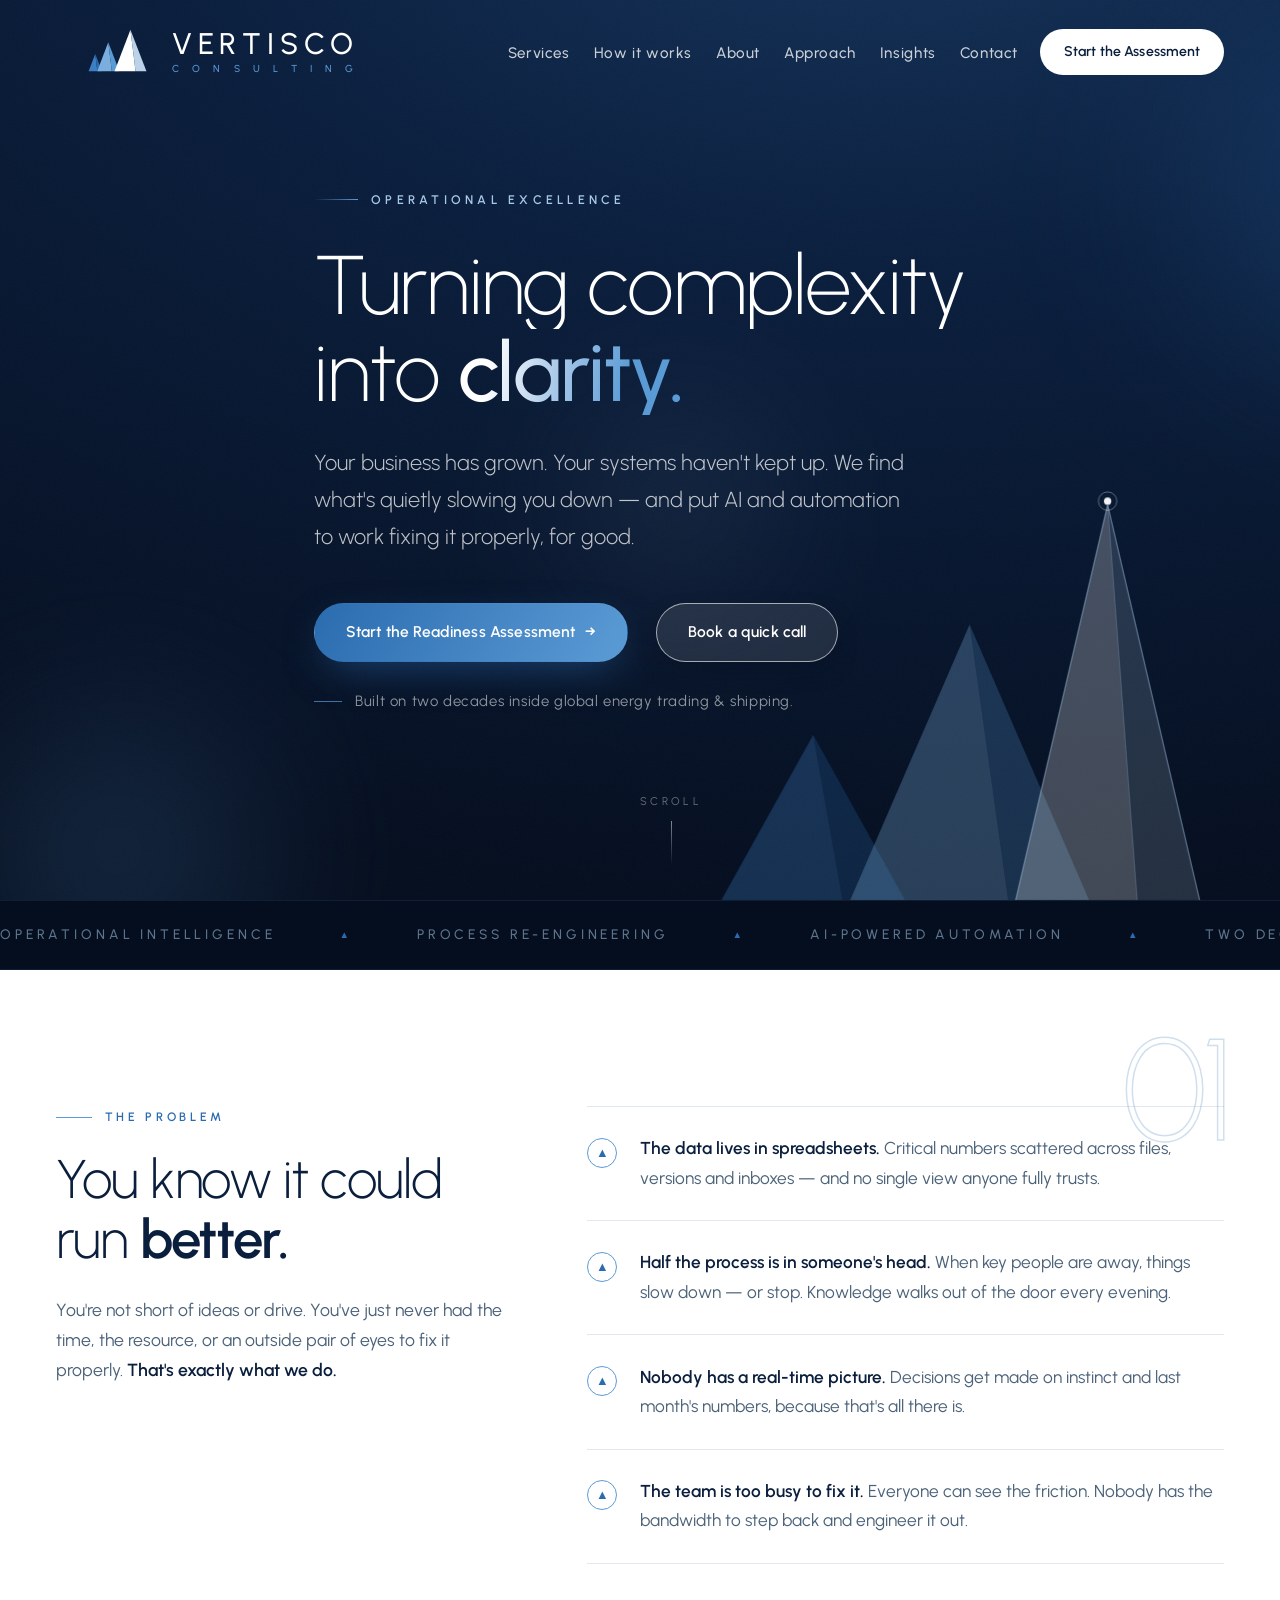
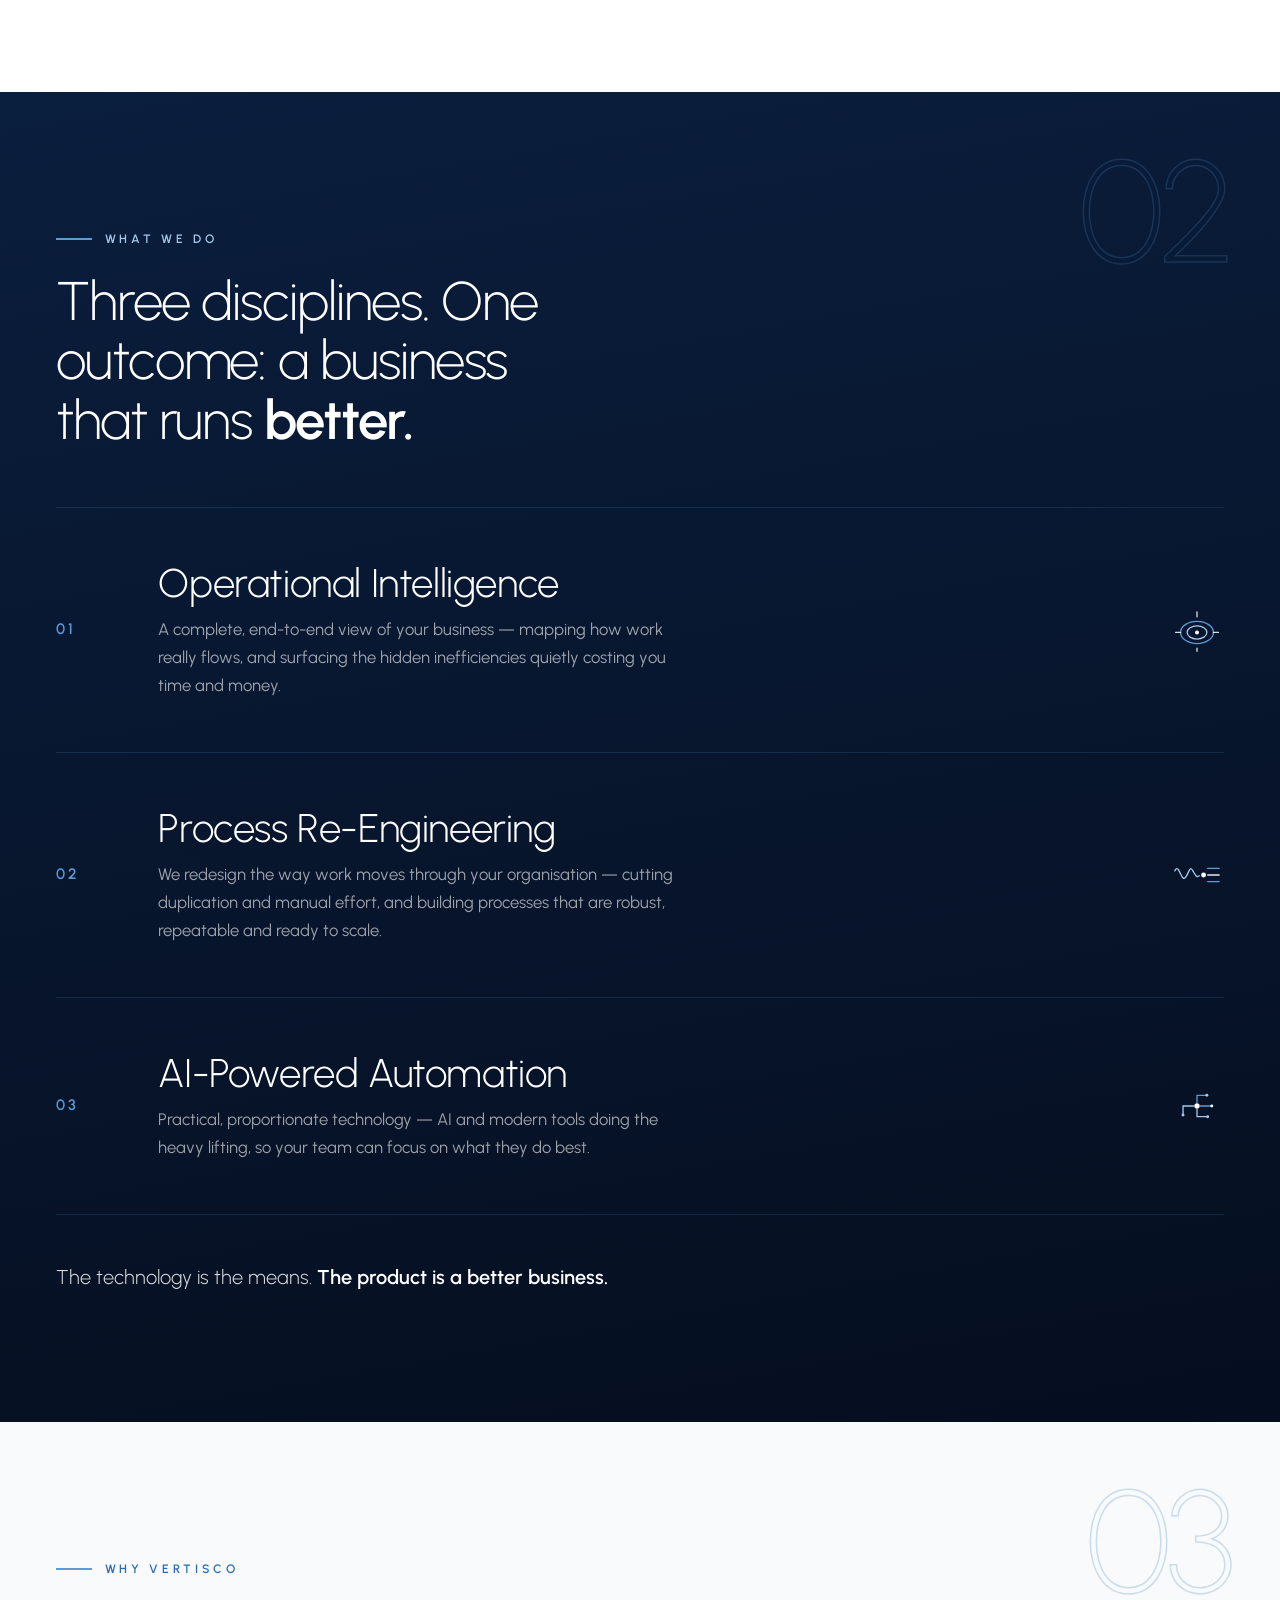
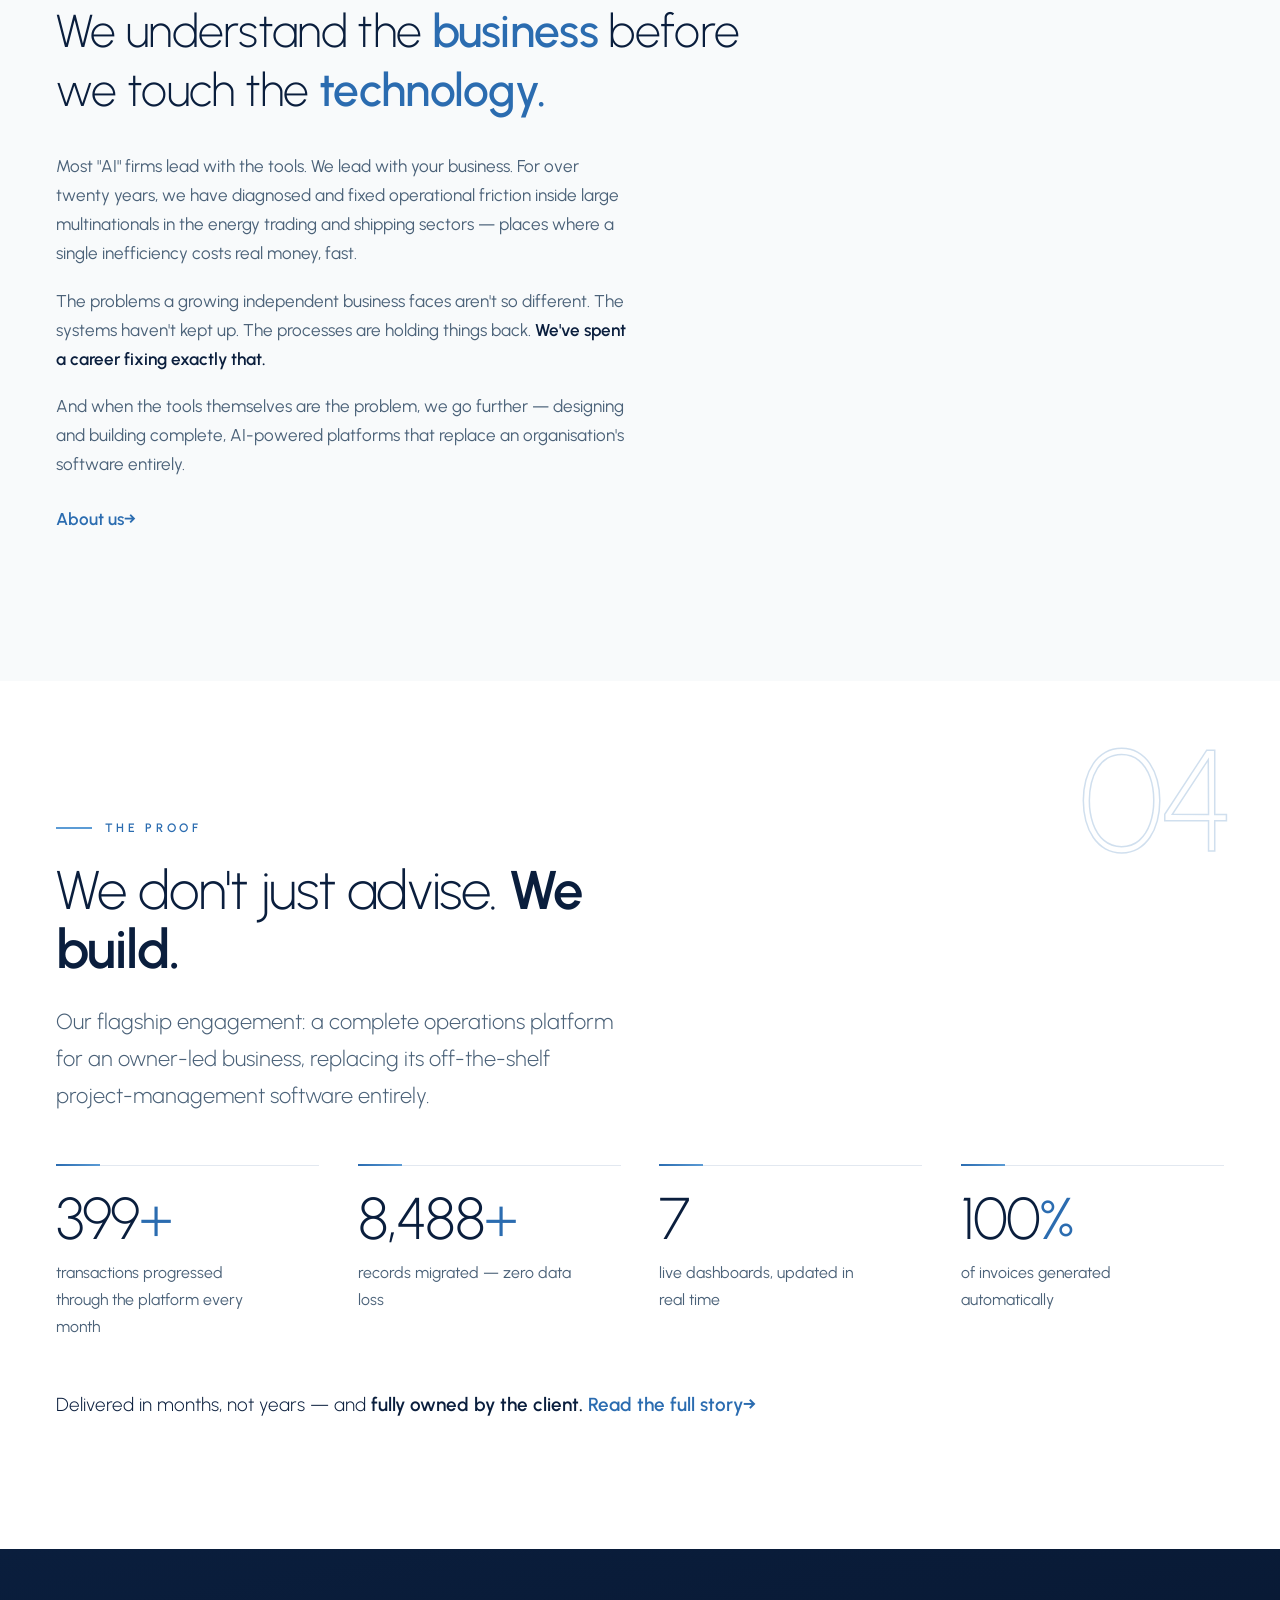
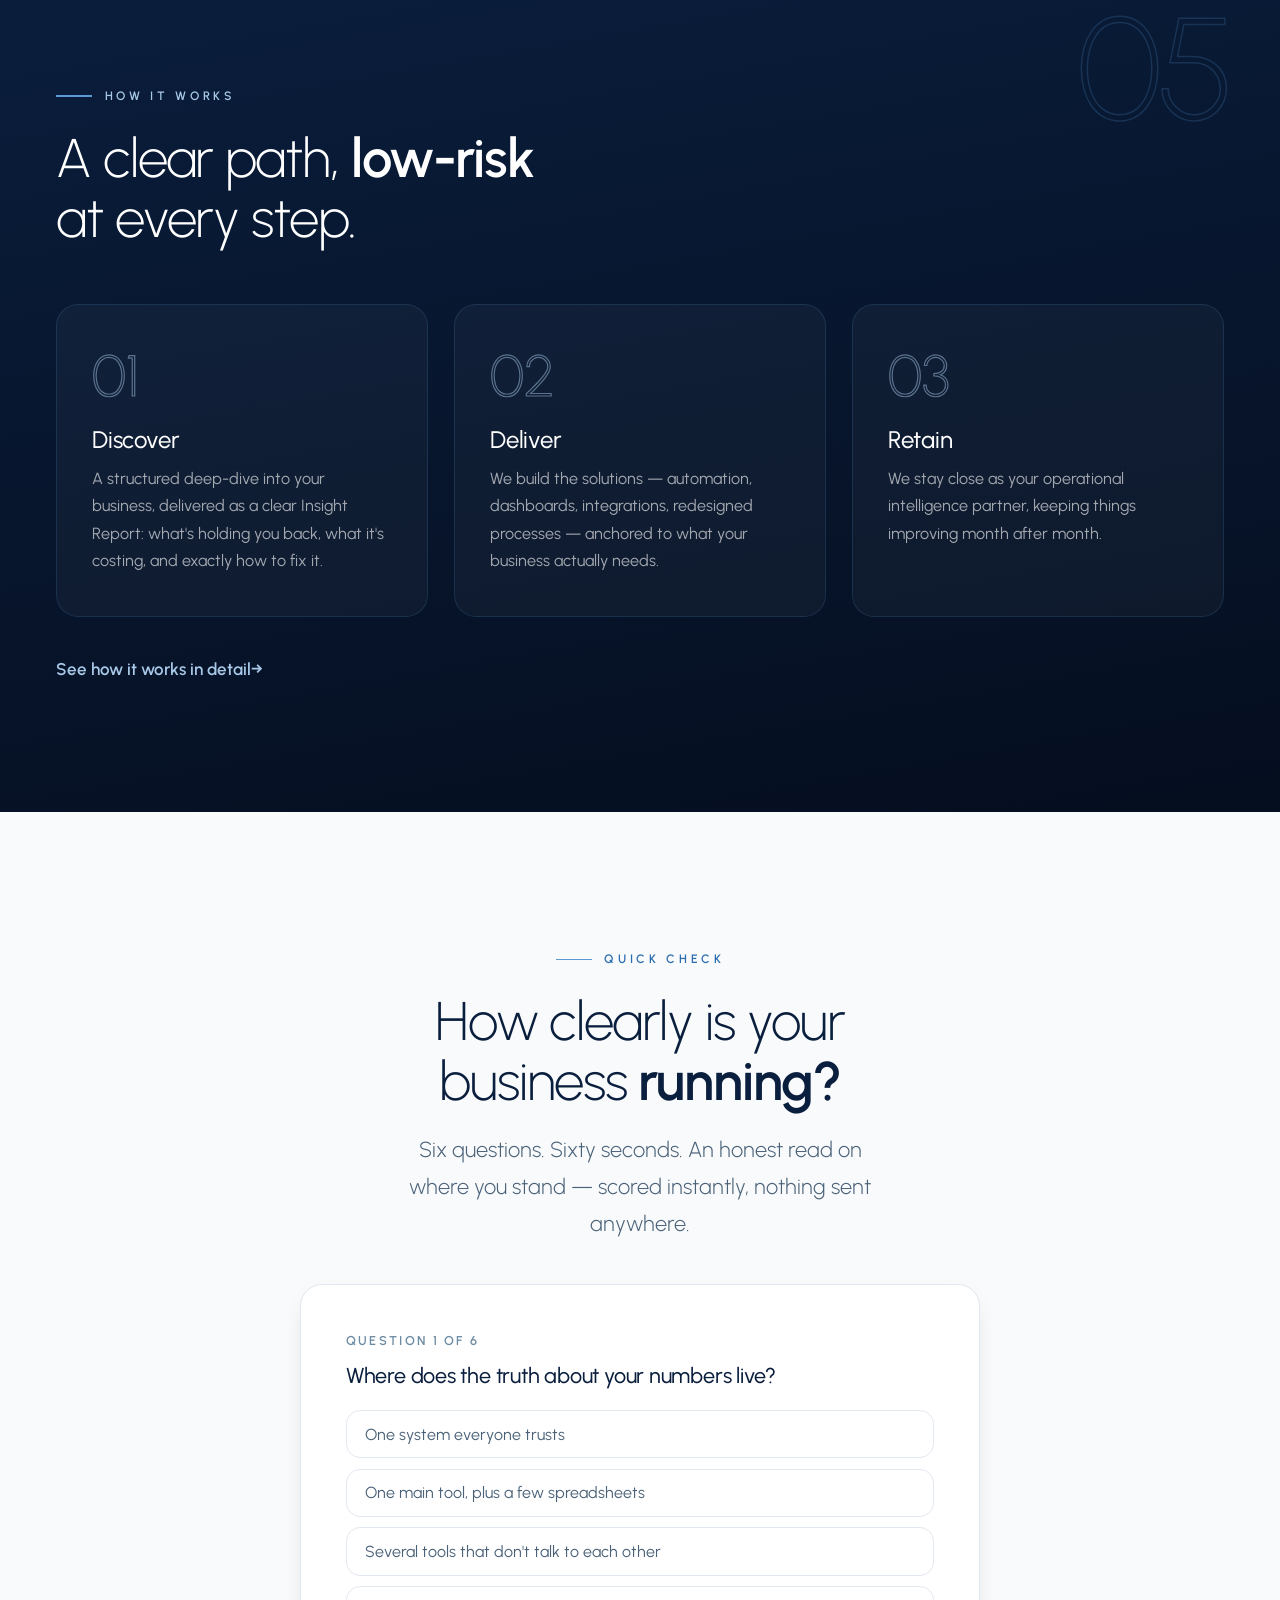
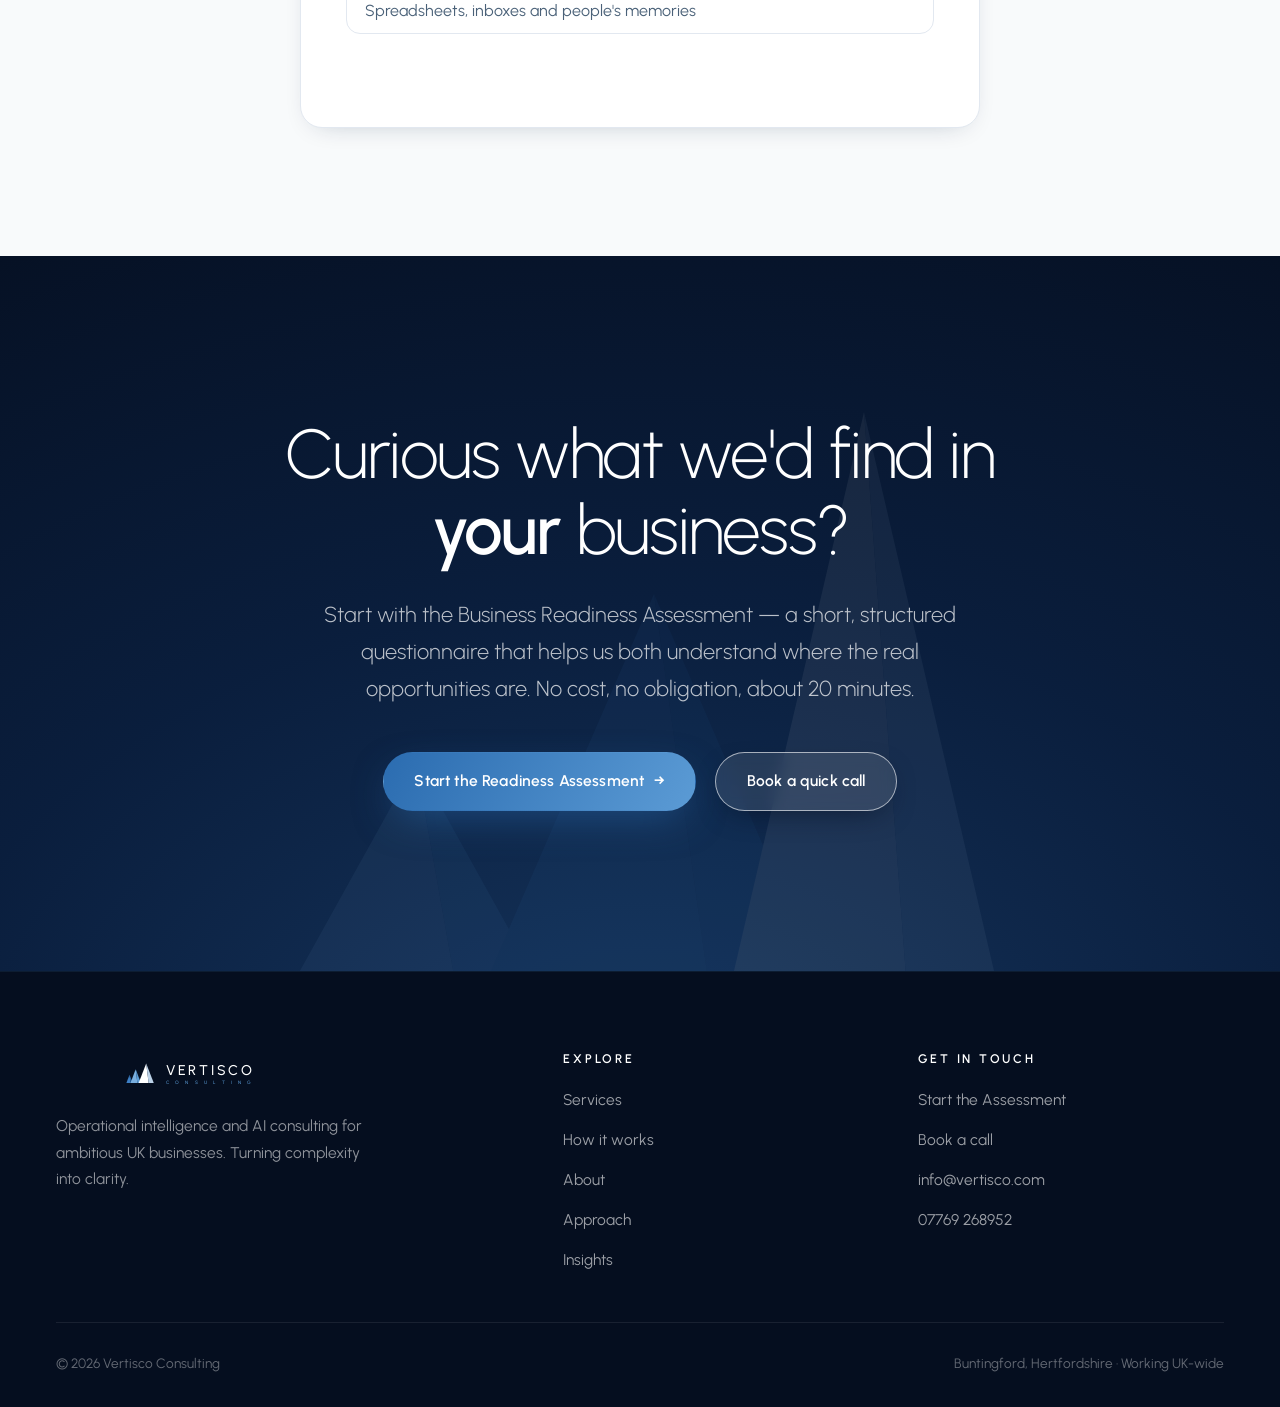
==== commit 66fa743d: "Homepage stat: align with monthly throughput claim (Ben-confirmed)" ====
--- a/index.html
+++ b/index.html
@@ -207,7 +207,7 @@
         <p class="lede" style="margin-top:1.4rem">Our flagship engagement: a complete operations platform for an owner-led business, replacing its off-the-shelf project-management software entirely.</p>
       </div>
       <div class="stats">
-        <div class="stat rv"><span class="num"><span class="count" data-count="400">400</span><span class="suffix">+</span></span><p class="label">properties progressed through the platform</p></div>
+        <div class="stat rv"><span class="num"><span class="count" data-count="400">400</span><span class="suffix">+</span></span><p class="label">transactions progressed through the platform every month</p></div>
         <div class="stat rv rv-d1"><span class="num"><span class="count" data-count="8500" data-sep>8,500</span><span class="suffix">+</span></span><p class="label">records migrated — zero data loss</p></div>
         <div class="stat rv rv-d2"><span class="num"><span class="count" data-count="7">7</span></span><p class="label">live dashboards, updated in real time</p></div>
         <div class="stat rv rv-d3"><span class="num"><span class="count" data-count="100">100</span><span class="suffix">%</span></span><p class="label">of invoices generated automatically</p></div>
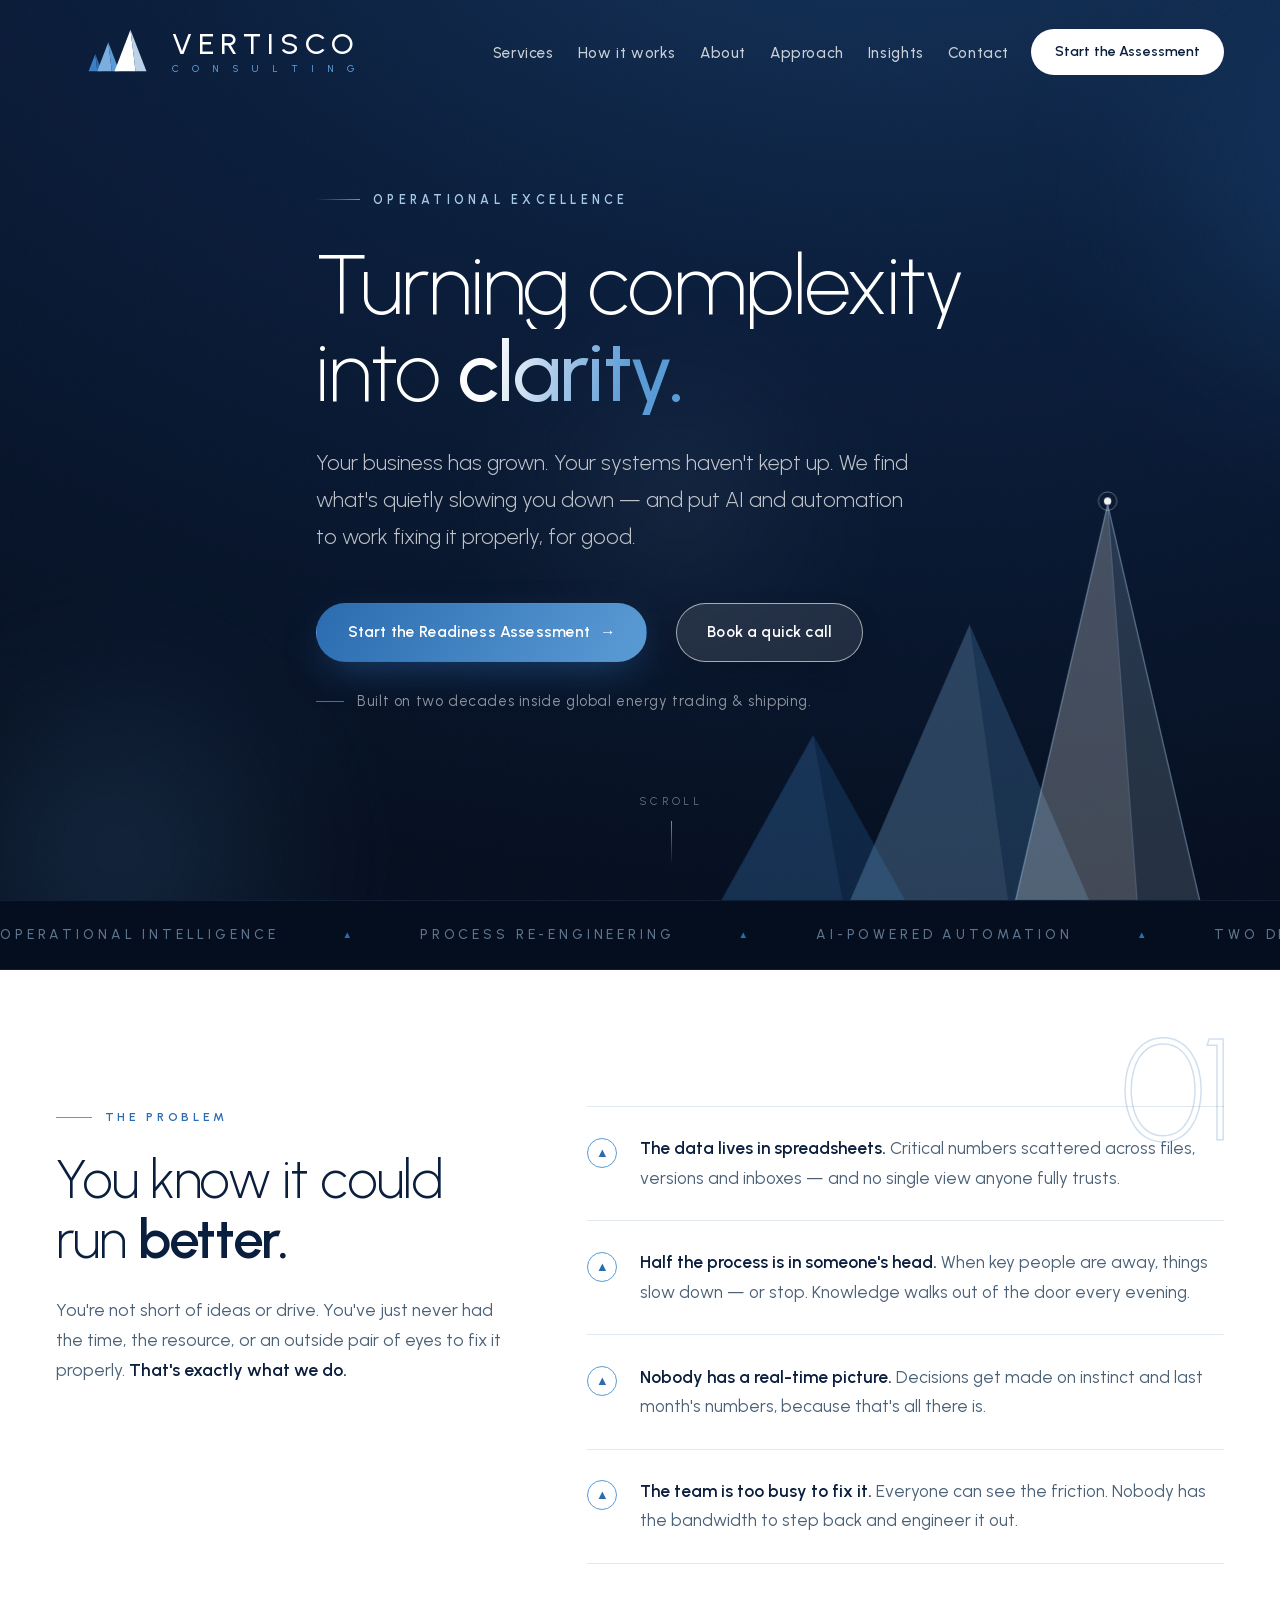
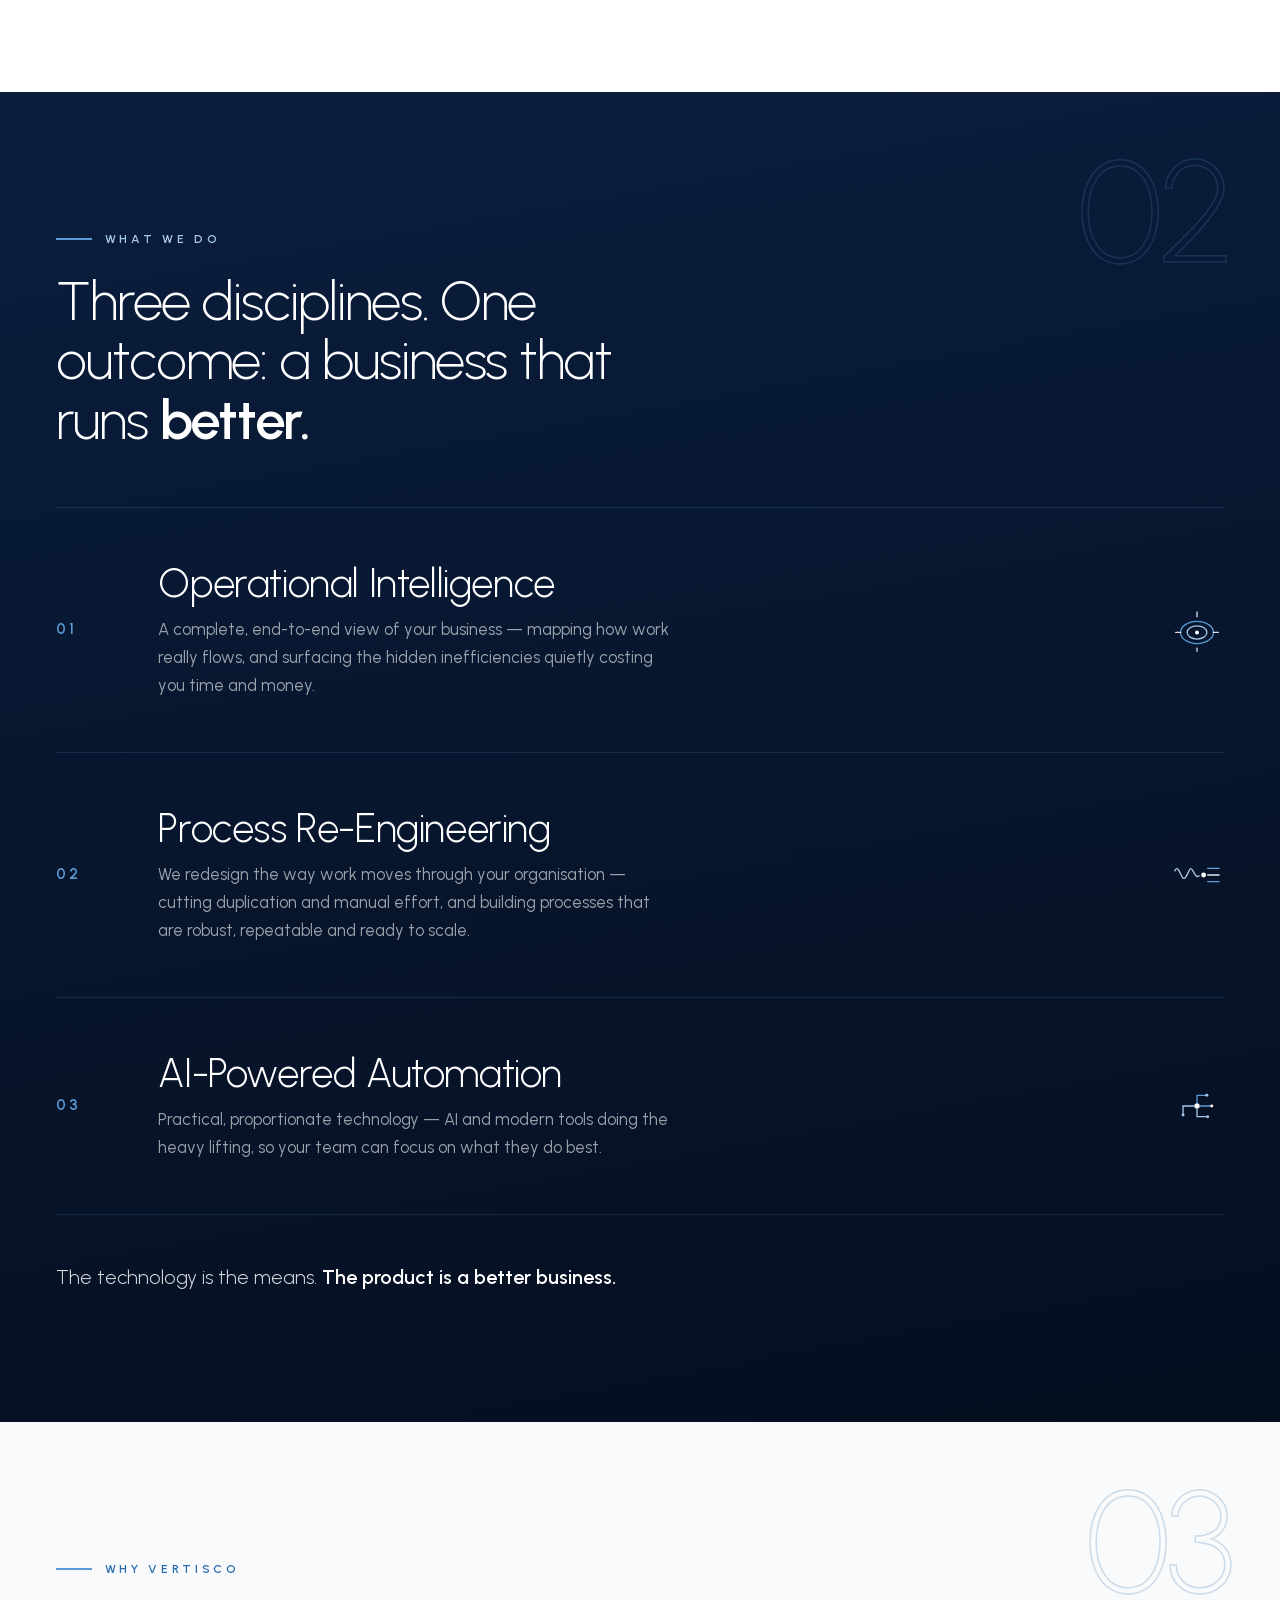
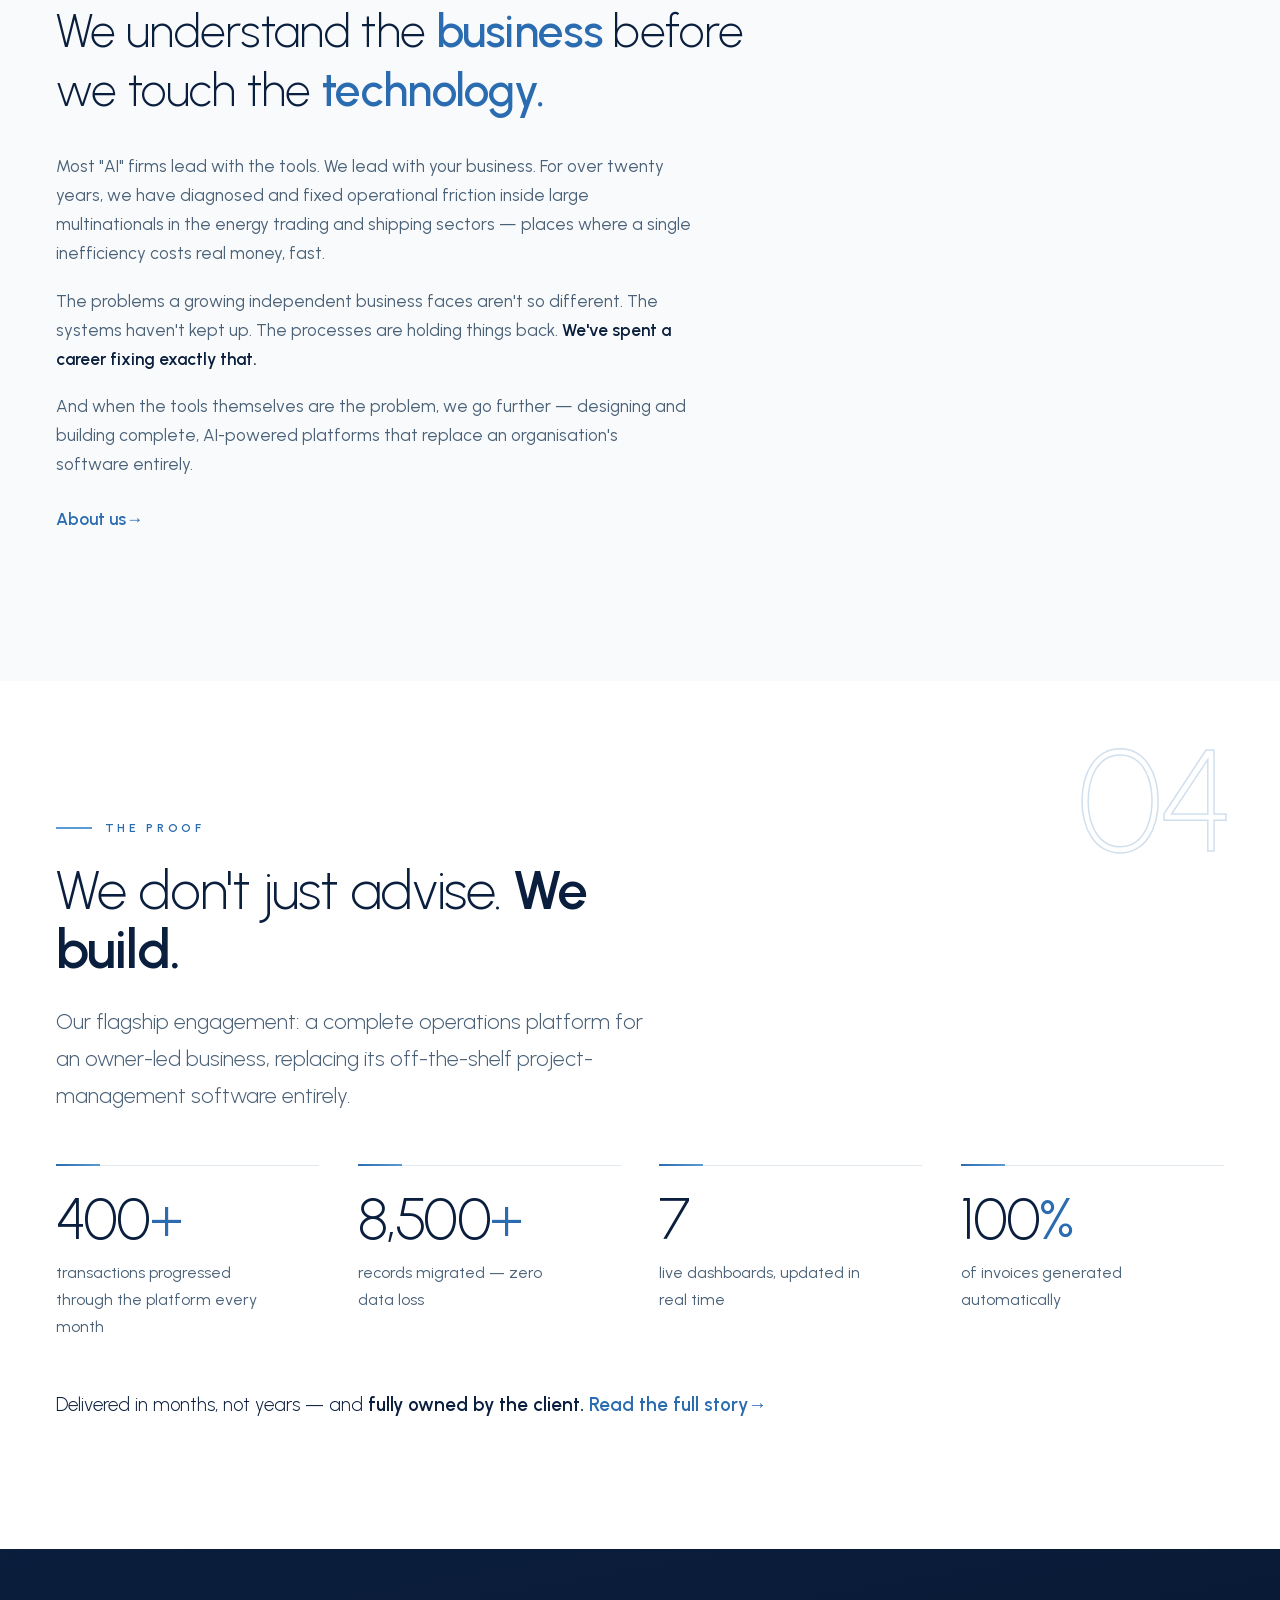
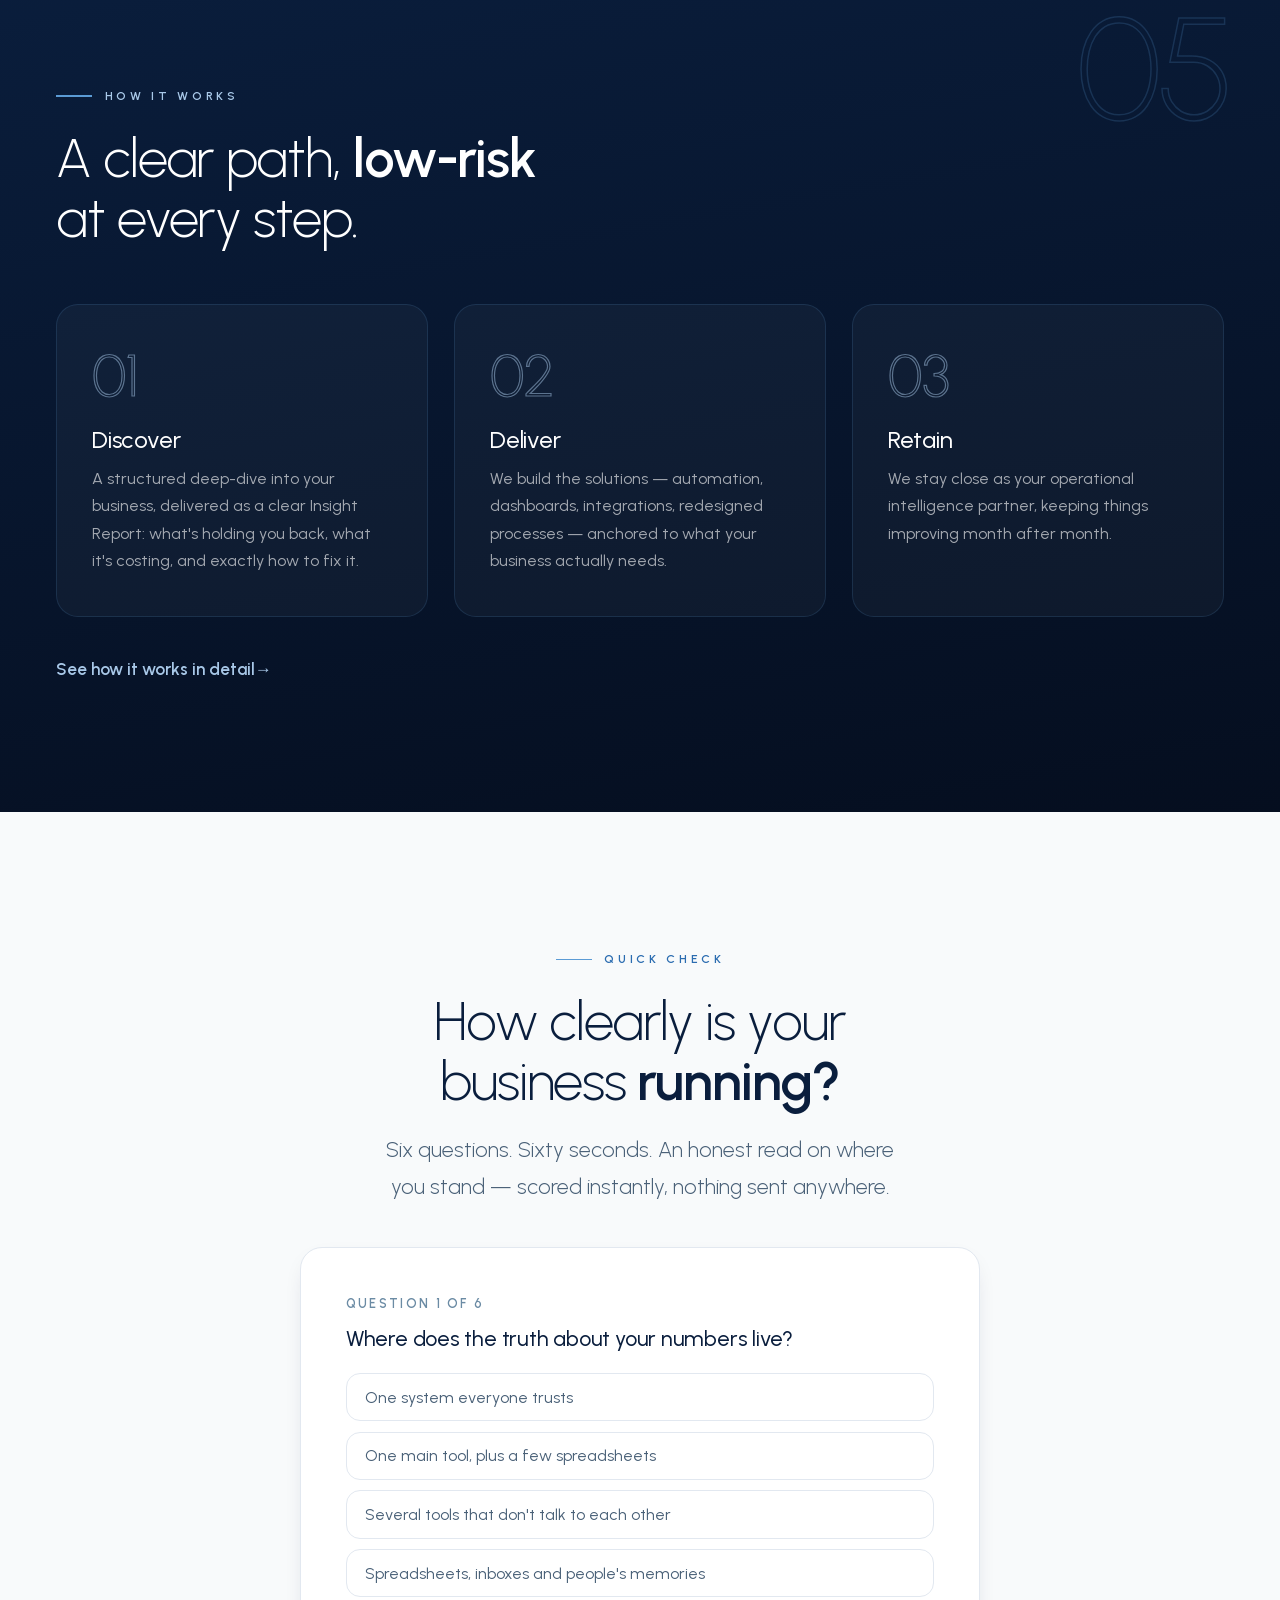
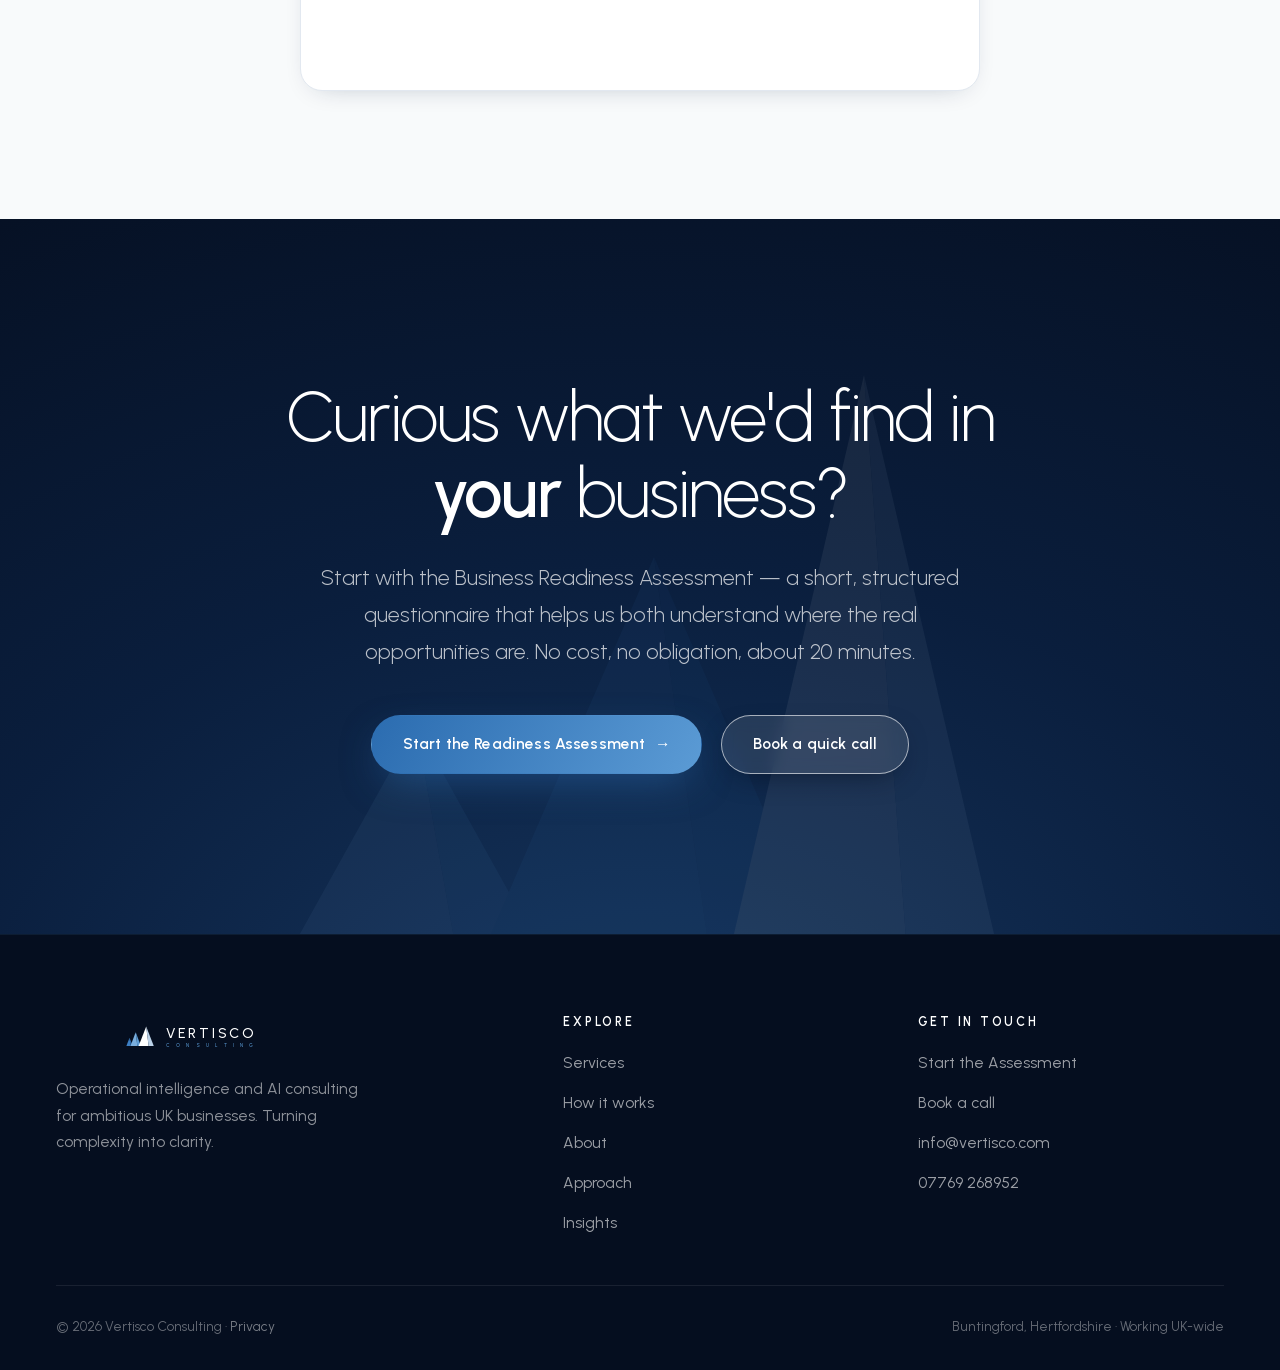
==== commit cd05e149: "Round 3: page transitions, living hero + magnetic CTAs, platform & report illustrations, FAQ with sc" ====
--- a/index.html
+++ b/index.html
@@ -18,10 +18,8 @@
 <meta name="twitter:card" content="summary_large_image">
 
 <link rel="icon" type="image/svg+xml" href="Vertisco_Ascent_Icon_Dark.svg">
-<link rel="preconnect" href="https://fonts.googleapis.com">
-<link rel="preconnect" href="https://fonts.gstatic.com" crossorigin>
-<link href="https://fonts.googleapis.com/css2?family=Urbanist:wght@200;300;400;500;600;700&display=swap" rel="stylesheet">
-<link rel="stylesheet" href="style.css?v=4">
+<link rel="preload" href="urbanist-latin.woff2" as="font" type="font/woff2" crossorigin>
+<link rel="stylesheet" href="style.css?v=5">
 <script type="application/ld+json">
 {
   "@context":"https://schema.org",
@@ -268,7 +266,7 @@
           <h3 id="mqBand"></h3>
           <p id="mqVerdict"></p>
           <div class="mini-cta">
-            <a class="btn btn-primary" href="start-here.html">Get the full picture — start the Assessment <span class="arrow">→</span></a>
+            <a class="btn btn-primary" id="mqCta" href="start-here.html">Get the full picture — start the Assessment <span class="arrow">→</span></a>
             <button class="btn btn-ghost" id="mqRetry" type="button">Retake</button>
           </div>
         </div>
@@ -334,7 +332,7 @@
       </div>
     </div>
     <div class="footer-bottom">
-      <span>© 2026 Vertisco Consulting</span>
+      <span>© 2026 Vertisco Consulting · <a href="privacy.html">Privacy</a></span>
       <span>Buntingford, Hertfordshire · Working UK-wide</span>
     </div>
   </div>
@@ -368,10 +366,28 @@
     },{threshold:.5});
     cnt.forEach(function(el){co.observe(el)});
   } else { cnt.forEach(setFinal); }
-  /* Subtle hero parallax (desktop, motion allowed) */
-  var hm=document.querySelector('.hero-mark');
-  if(hm && matchMedia('(min-width:981px)').matches && !matchMedia('(prefers-reduced-motion: reduce)').matches){
-    addEventListener('scroll',function(){var y=scrollY;if(y<innerHeight*1.3)hm.style.transform='translateY('+(y*.16)+'px)';},{passive:true});
+  /* Living hero: scroll parallax + cursor-reactive depth (desktop, motion allowed) */
+  var hm=document.querySelector('.hero-mark'),hero=document.querySelector('.hero');
+  if(hm && hero && matchMedia('(min-width:981px)').matches && !matchMedia('(prefers-reduced-motion: reduce)').matches){
+    var baseY=0,px=0,py=0,raf=null;
+    var apply=function(){hm.style.transform='translate('+px+'px,'+(baseY+py)+'px)';raf=null;};
+    addEventListener('scroll',function(){var y=scrollY;if(y<innerHeight*1.3){baseY=y*.16;if(!raf)raf=requestAnimationFrame(apply);}},{passive:true});
+    hero.addEventListener('pointermove',function(e){
+      var r=hero.getBoundingClientRect();
+      px=((e.clientX-r.left)/r.width-.5)*-16; py=((e.clientY-r.top)/r.height-.5)*-10;
+      if(!raf)raf=requestAnimationFrame(apply);
+    });
+    hero.addEventListener('pointerleave',function(){px=0;py=0;if(!raf)raf=requestAnimationFrame(apply);});
+  }
+  /* Magnetic CTAs */
+  if(matchMedia('(pointer:fine)').matches && !matchMedia('(prefers-reduced-motion: reduce)').matches){
+    document.querySelectorAll('.hero-cta .btn,.final-cta .cta-actions .btn,.mini-cta .btn').forEach(function(b){
+      b.addEventListener('mousemove',function(e){
+        var r=b.getBoundingClientRect(),dx=e.clientX-r.left-r.width/2,dy=e.clientY-r.top-r.height/2;
+        b.style.transform='translate('+dx*.16+'px,'+dy*.24+'px)';
+      });
+      b.addEventListener('mouseleave',function(){b.style.transform='';});
+    });
   }
   /* Mini readiness score */
   var MQ=[
@@ -408,6 +424,8 @@
       var pct=Math.round(total/(MQ.length*3)*100), b=band(pct);
       wrap.hidden=true; res.hidden=false;
       bd.textContent=b[0]; vd.textContent=b[1];
+      try{localStorage.setItem('vt_score',String(pct));}catch(err){}
+      var hc=document.getElementById('mqCta'); if(hc)hc.href='start-here.html?score='+pct;
       if(typeof gtag==='function')gtag('event','miniscore_complete',{score:pct,band:b[0]});
       var rm=matchMedia('(prefers-reduced-motion: reduce)').matches;
       requestAnimationFrame(function(){requestAnimationFrame(function(){
--- a/style.css
+++ b/style.css
@@ -3,6 +3,17 @@
    Brand: Urbanist · Midnight #0A1E3D · Vertisco Blue #2B6CB0
    Design language: cinematic, editorial, motion-led.
    ============================================================ */
+
+/* Self-hosted Urbanist (variable, 100–900) */
+@font-face{font-family:'Urbanist';font-style:normal;font-weight:100 900;font-display:swap;src:url('urbanist-latin.woff2') format('woff2');unicode-range:U+0000-00FF,U+0131,U+0152-0153,U+02BB-02BC,U+02C6,U+02DA,U+02DC,U+0304,U+0308,U+0329,U+2000-206F,U+20AC,U+2122,U+2191,U+2193,U+2212,U+2215,U+FEFF,U+FFFD}
+@font-face{font-family:'Urbanist';font-style:normal;font-weight:100 900;font-display:swap;src:url('urbanist-latin-ext.woff2') format('woff2');unicode-range:U+0100-02BA,U+02BD-02C5,U+02C7-02CC,U+02CE-02D7,U+02DD-02FF,U+0304,U+0308,U+0329,U+1D00-1DBF,U+1E00-1E9F,U+1EF2-1EFF,U+2020,U+20A0-20AB,U+20AD-20C0,U+2113,U+2C60-2C7F,U+A720-A7FF}
+
+/* Cross-document page transitions */
+@view-transition{navigation:auto}
+@keyframes vt-in{from{opacity:0;transform:translateY(12px)}}
+@keyframes vt-out{to{opacity:0}}
+::view-transition-old(root){animation:vt-out .22s ease both}
+::view-transition-new(root){animation:vt-in .38s cubic-bezier(.22,1,.36,1) both}
 
 :root{
   --midnight:#0A1E3D;
@@ -135,6 +146,8 @@
   backdrop-filter:blur(8px);box-shadow:0 10px 30px -14px rgba(5,14,31,.8);
 }
 .btn-outline:hover{border-color:#fff;background:rgba(255,255,255,.18);transform:translateY(-2px);color:#fff}
+.btn-primary::after{content:"";position:absolute;top:0;left:-70%;width:45%;height:100%;background:linear-gradient(105deg,transparent,rgba(255,255,255,.38),transparent);transform:skewX(-18deg);transition:left .55s ease;pointer-events:none}
+.btn-primary:hover::after{left:125%}
 .btn .arrow{transition:transform .25s var(--ease)}
 .btn:hover .arrow{transform:translateX(5px)}
 .btn-sm{padding:.6rem 1.4rem;font-size:.88rem}
@@ -473,8 +486,37 @@
 .mini-result p{max-width:46ch;margin:0 auto}
 .mini-cta{display:flex;flex-wrap:wrap;gap:1rem;justify-content:center;margin-top:1.8rem}
 
+/* ---------- FAQ ---------- */
+.faqs{max-width:760px;margin:0 auto}
+.faq{border-bottom:1px solid var(--divider)}
+.faq:first-of-type{border-top:1px solid var(--divider)}
+.faq summary{cursor:pointer;list-style:none;display:flex;justify-content:space-between;align-items:center;gap:1.2rem;padding:1.35rem 0;font-weight:500;color:var(--midnight);font-size:1.08rem}
+.faq summary::-webkit-details-marker{display:none}
+.faq summary::after{content:"+";font-size:1.6rem;font-weight:250;color:var(--vertisco);line-height:1;transition:transform .3s var(--ease);flex-shrink:0}
+.faq[open] summary::after{transform:rotate(45deg)}
+.faq .faq-a{padding:0 0 1.5rem;max-width:64ch;color:var(--body)}
+
+/* ---------- Score handoff note ---------- */
+.score-note{display:inline-flex;align-items:center;gap:.6rem;background:#eaf2fb;border:1px solid #cfe0f1;color:var(--vertisco);font-weight:600;font-size:.95rem;border-radius:50px;padding:.5rem 1.2rem;margin-bottom:1.4rem}
+
+/* ---------- Client quote band ---------- */
+.quote-band{position:relative;margin-top:4.5rem;border-left:3px solid var(--signal);padding-left:clamp(1.4rem,3vw,2.2rem);max-width:64ch}
+.quote-band blockquote{font-size:clamp(1.25rem,2.2vw,1.6rem);font-weight:300;line-height:1.5;color:#fff;quotes:none}
+.quote-band cite{display:block;margin-top:1.2rem;font-style:normal;font-size:.95rem;color:rgba(255,255,255,.6)}
+
+/* ---------- Platform illustration ---------- */
+.platform-shot{margin-top:3.5rem;background:rgba(255,255,255,.04);border:1px solid rgba(91,155,213,.22);border-radius:var(--radius);padding:clamp(.9rem,2.2vw,1.6rem);box-shadow:var(--shadow)}
+.platform-shot svg{width:100%;height:auto;display:block;border-radius:14px}
+.platform-shot figcaption{margin-top:1rem;font-size:.88rem;color:rgba(255,255,255,.5);text-align:center}
+
+/* ---------- Footer privacy + focus polish ---------- */
+.footer-bottom a{color:rgba(255,255,255,.45)}
+.footer-bottom a:hover{color:#fff}
+:focus-visible{outline:2px solid var(--signal);outline-offset:3px}
+
 /* ---------- Reduced motion ---------- */
 @media (prefers-reduced-motion:reduce){
+  ::view-transition-old(root),::view-transition-new(root){animation:none}
   .rv,.kicker,.hero-cta,.scroll-cue,.fade-1,.fade-2,.fade-3{opacity:1;transform:none;transition:none;animation:none}
   h1 .w span{transform:none;animation:none}
   .hero-mark .m-tri,.hero-mark .edge,.hero-mark .summit{animation:none;opacity:1;transform:none;stroke-dashoffset:0}
